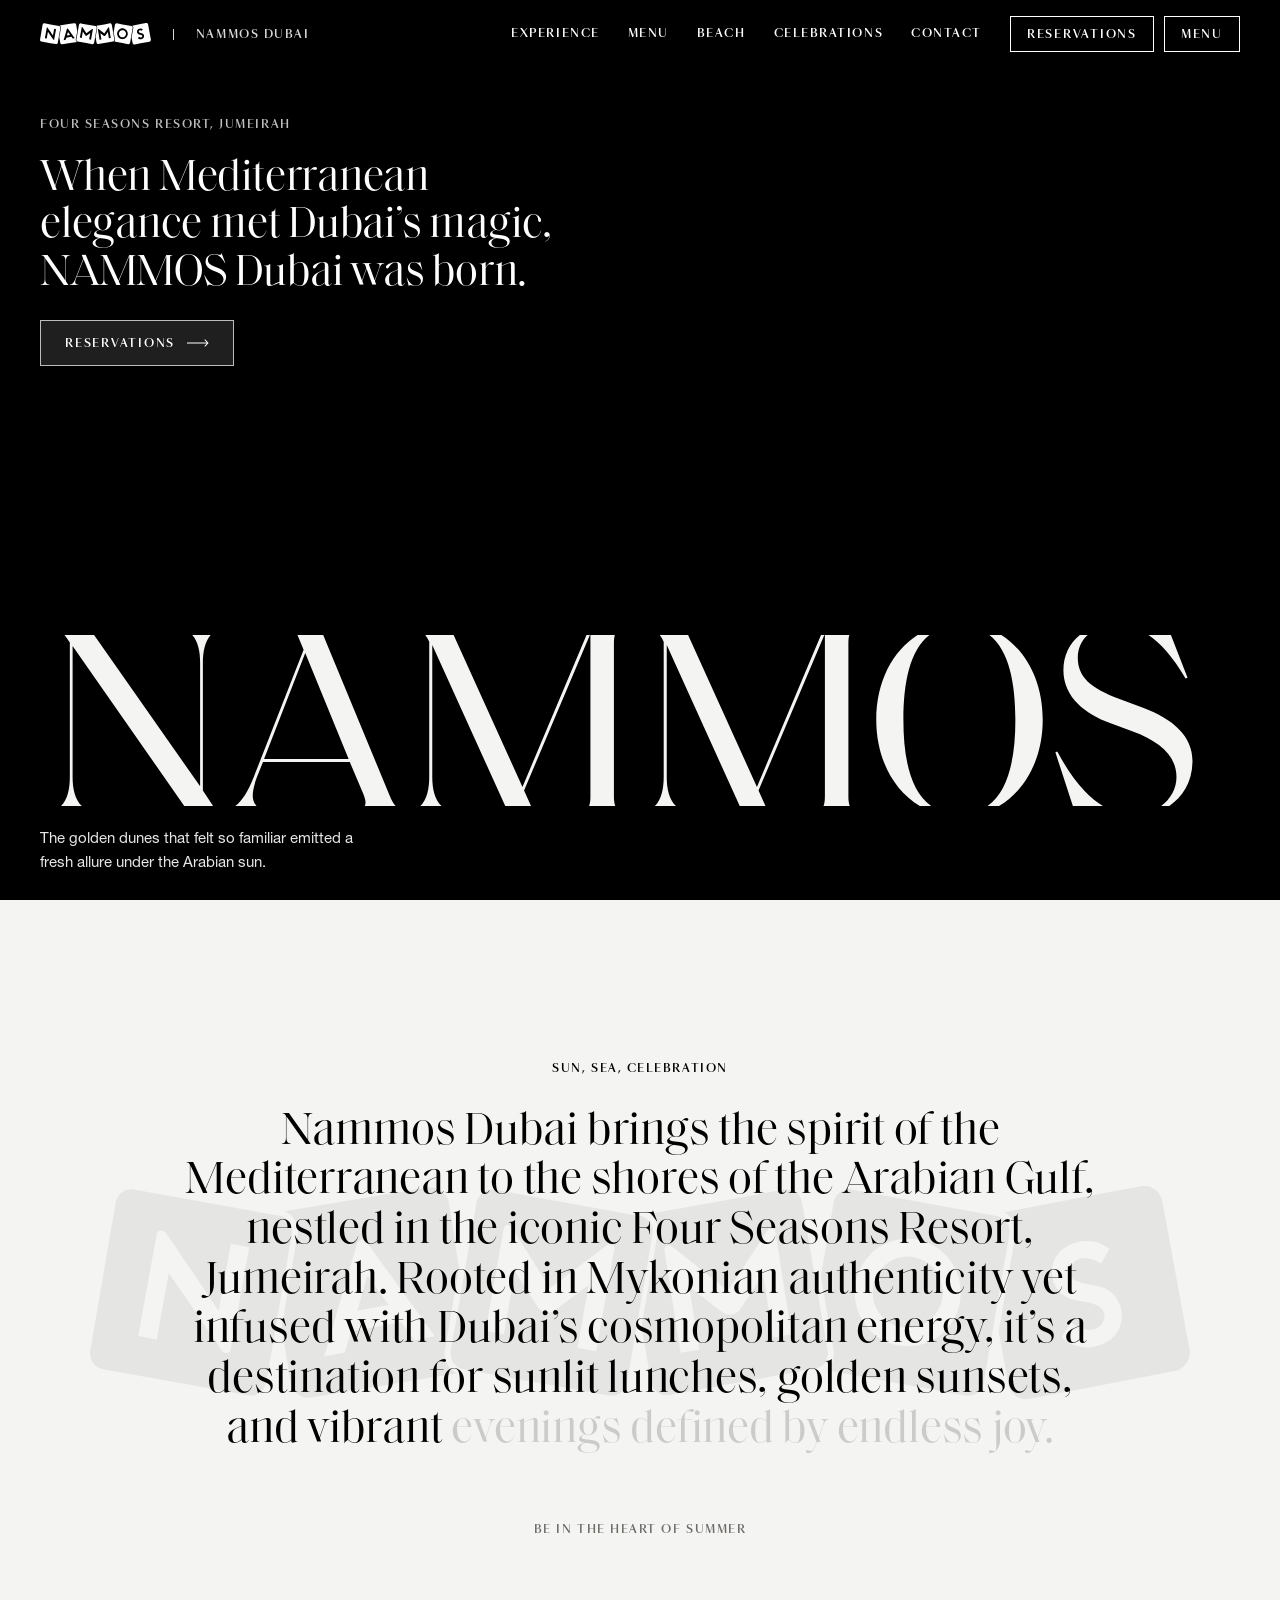
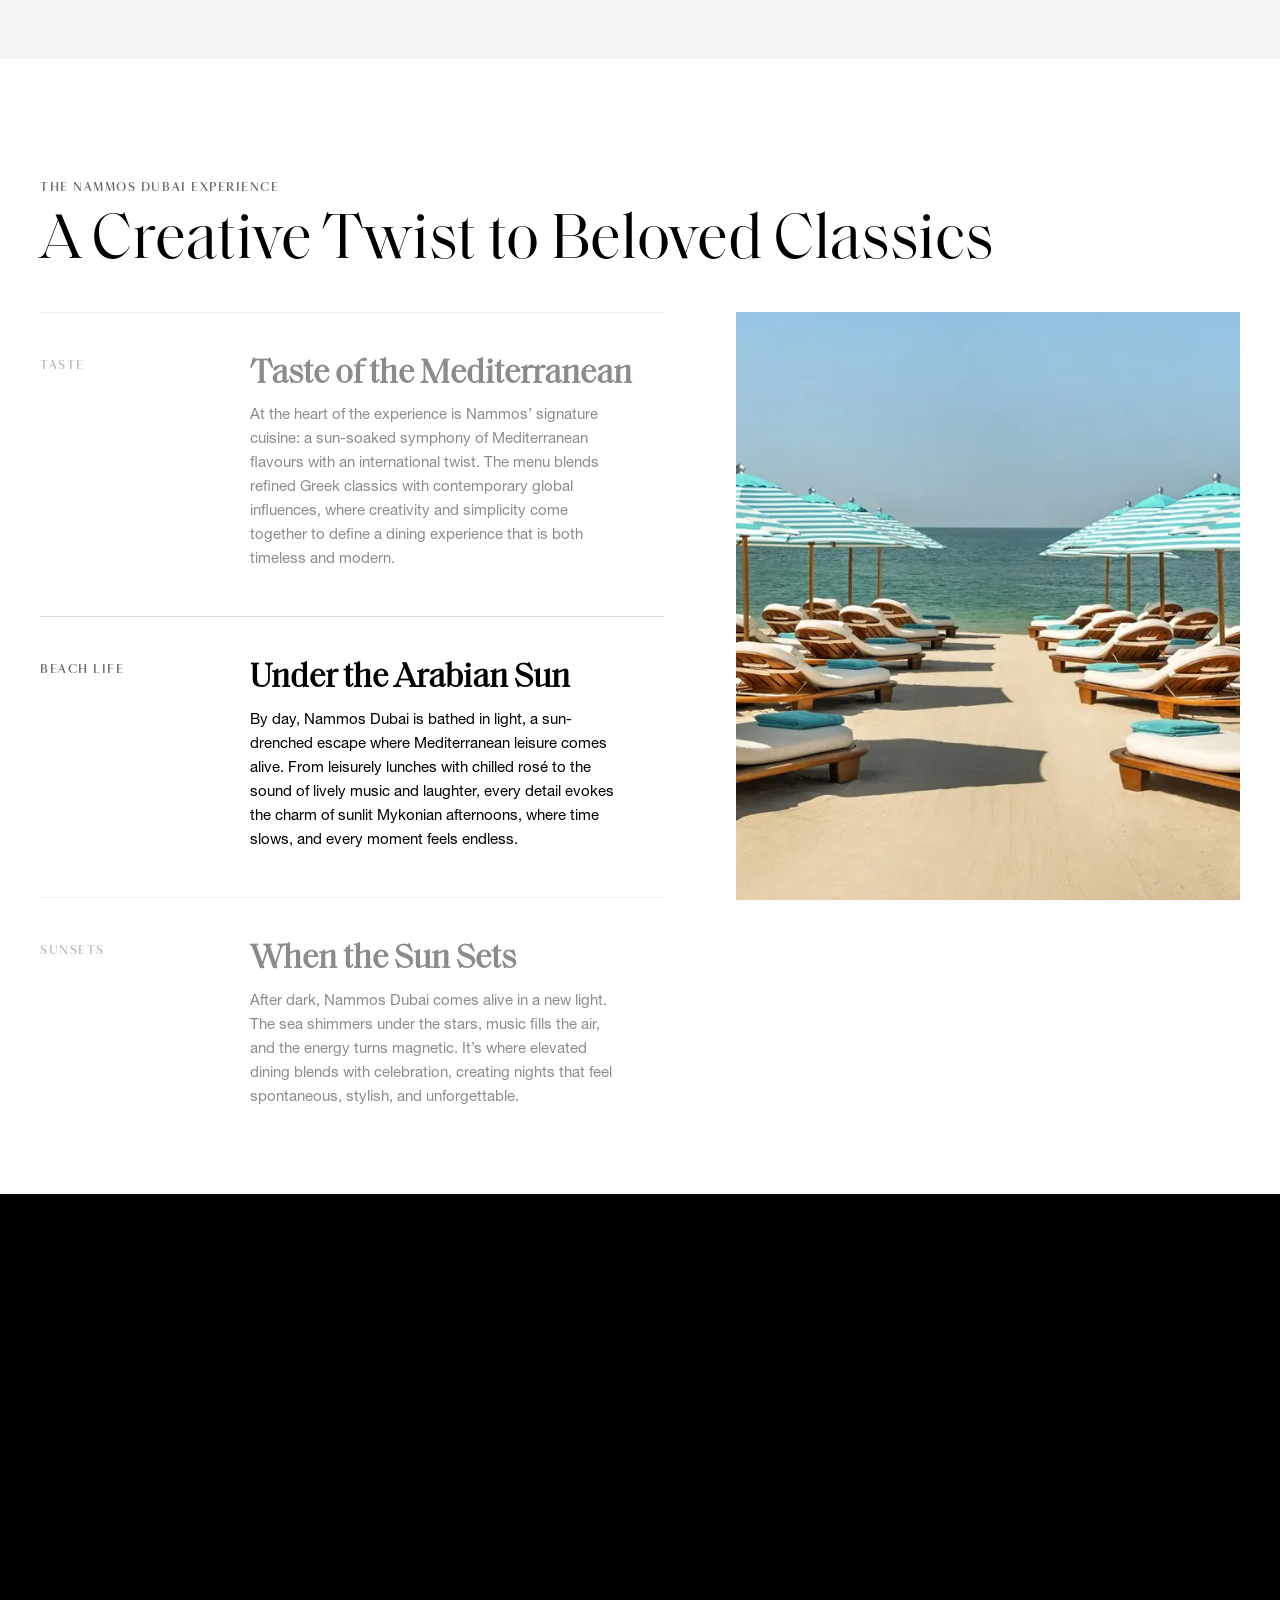
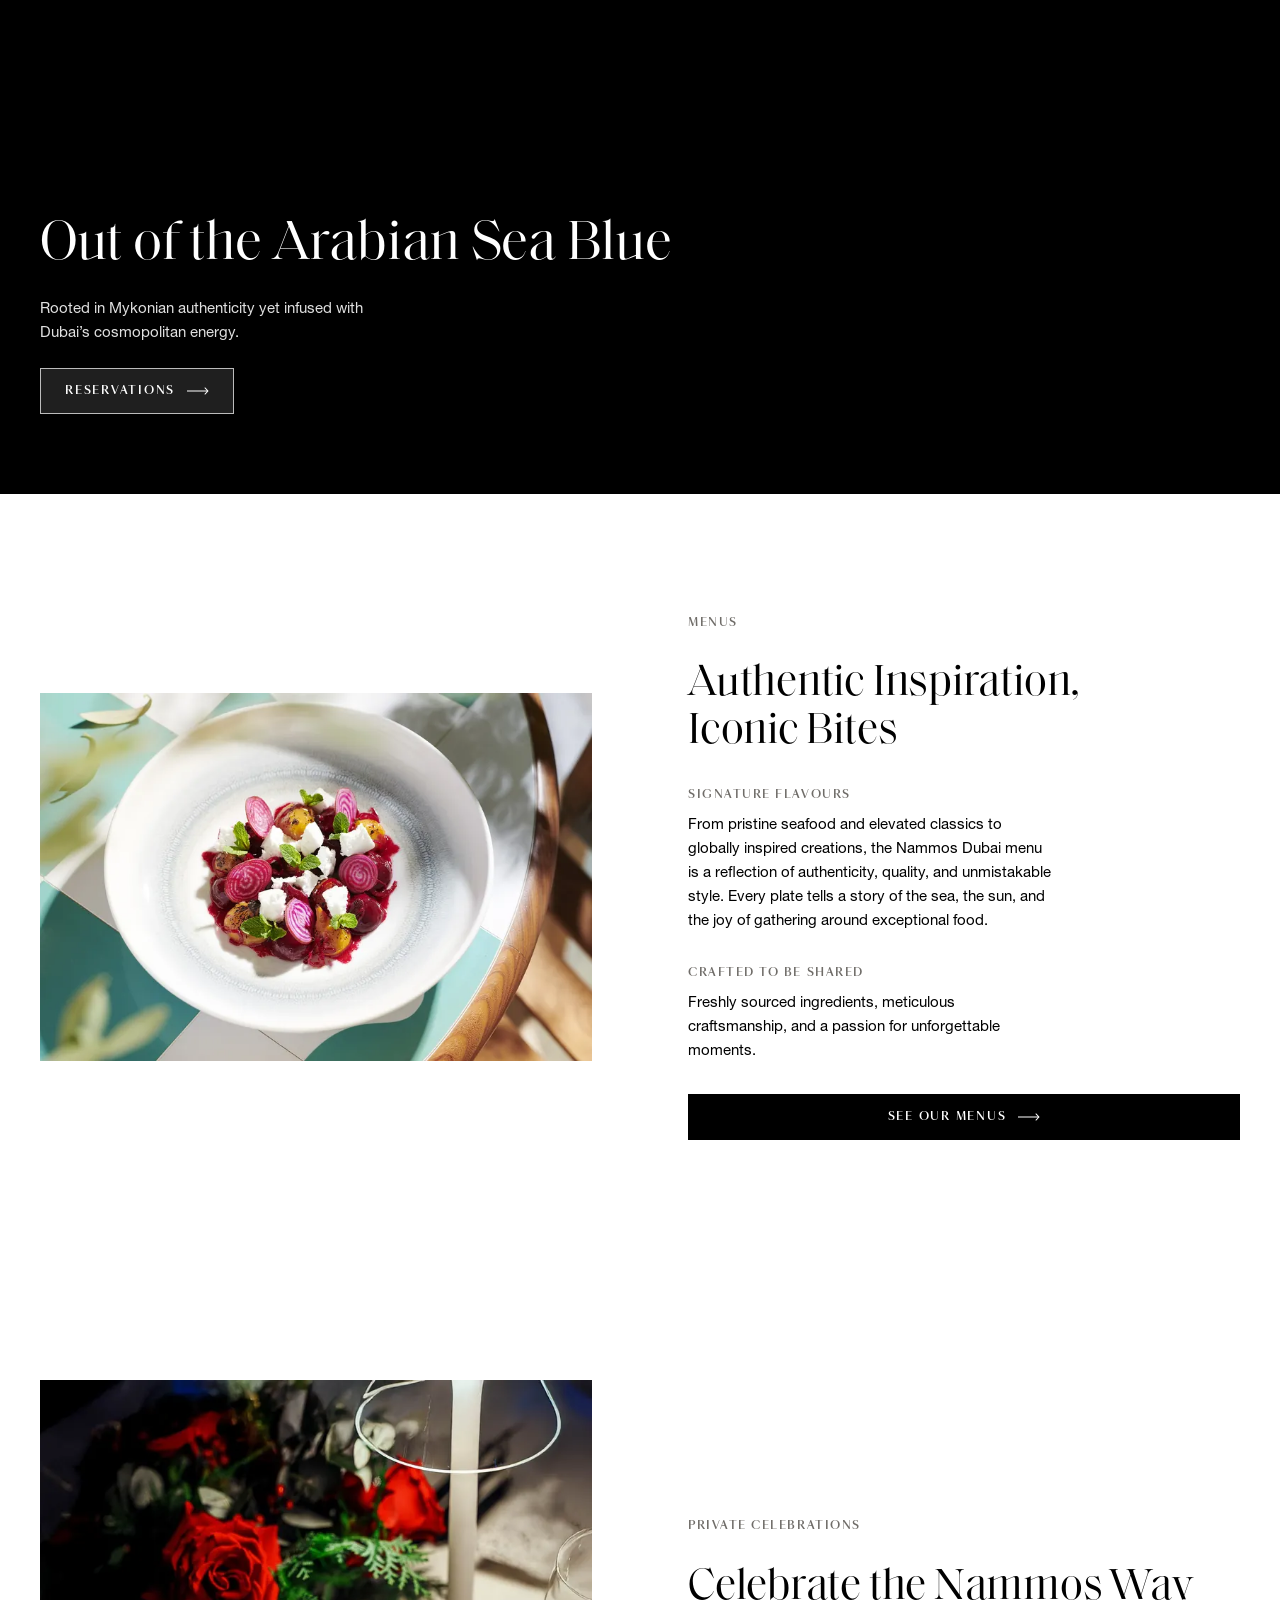
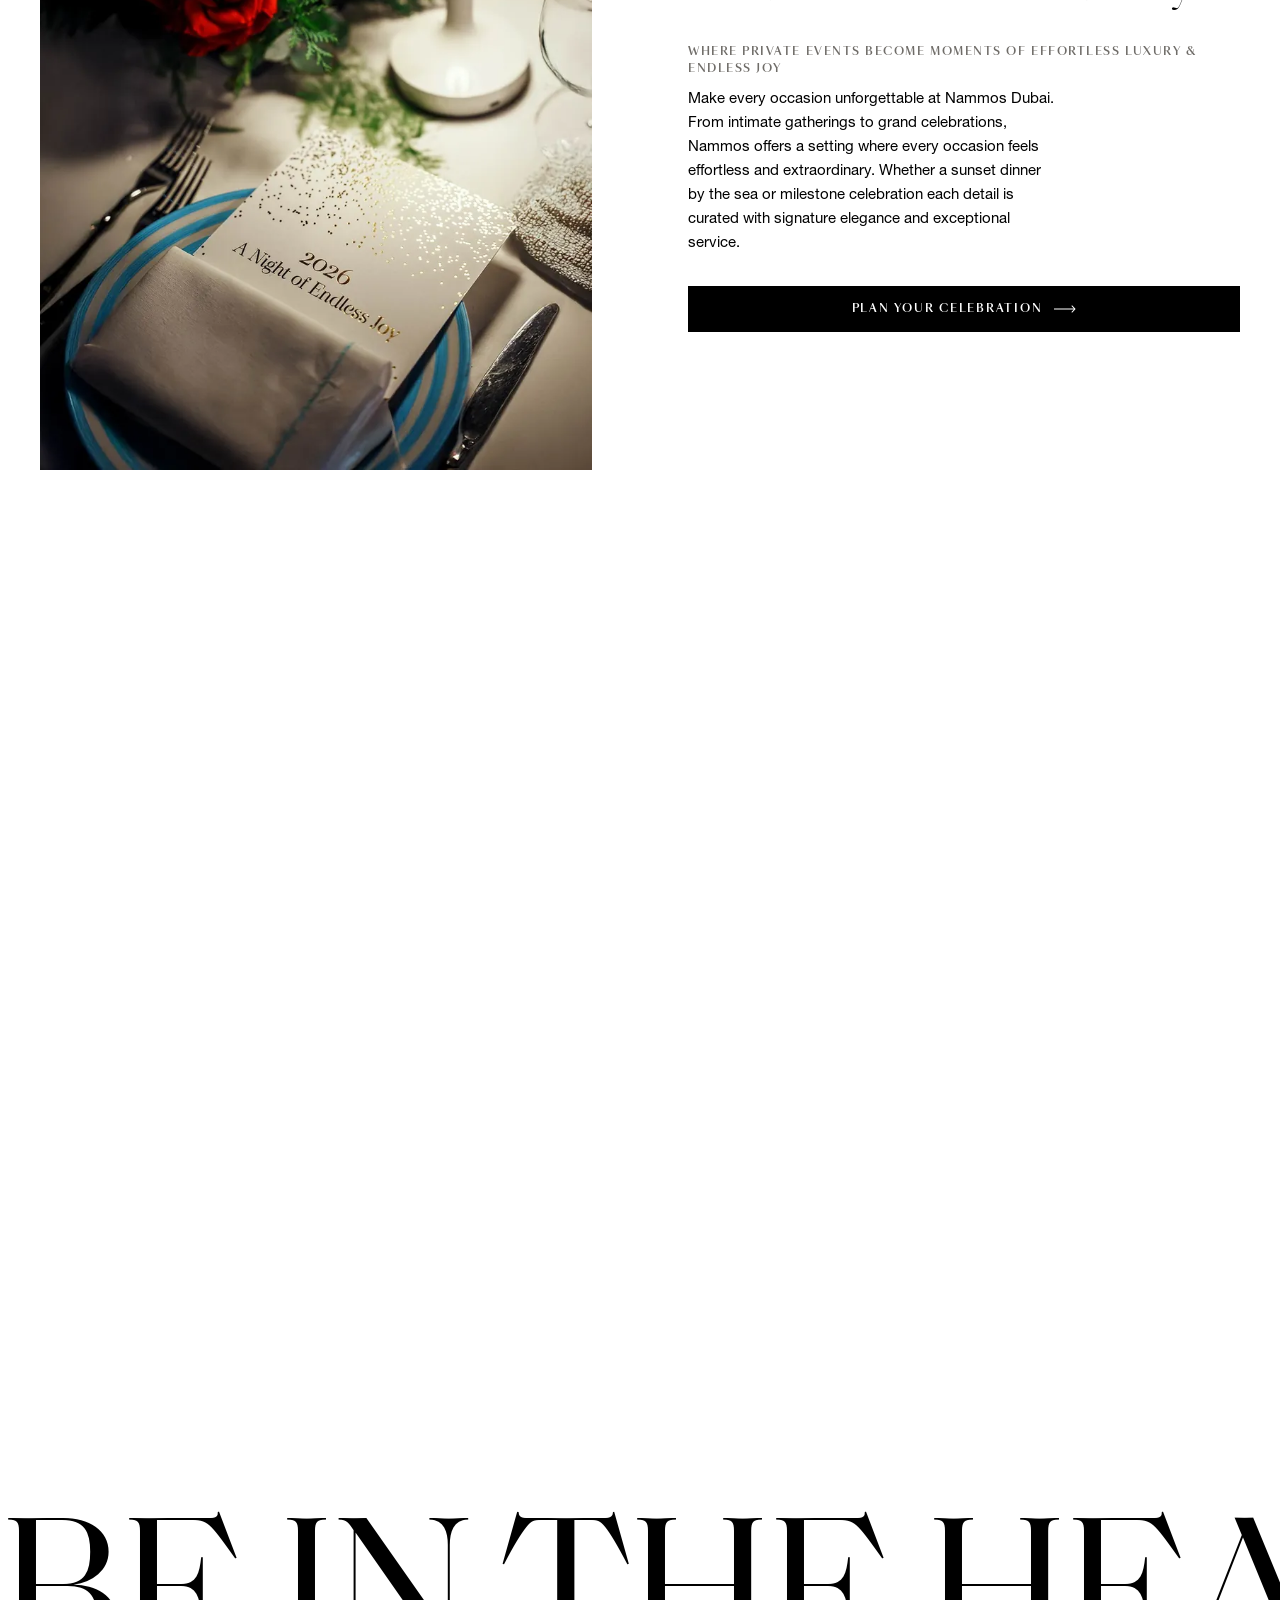
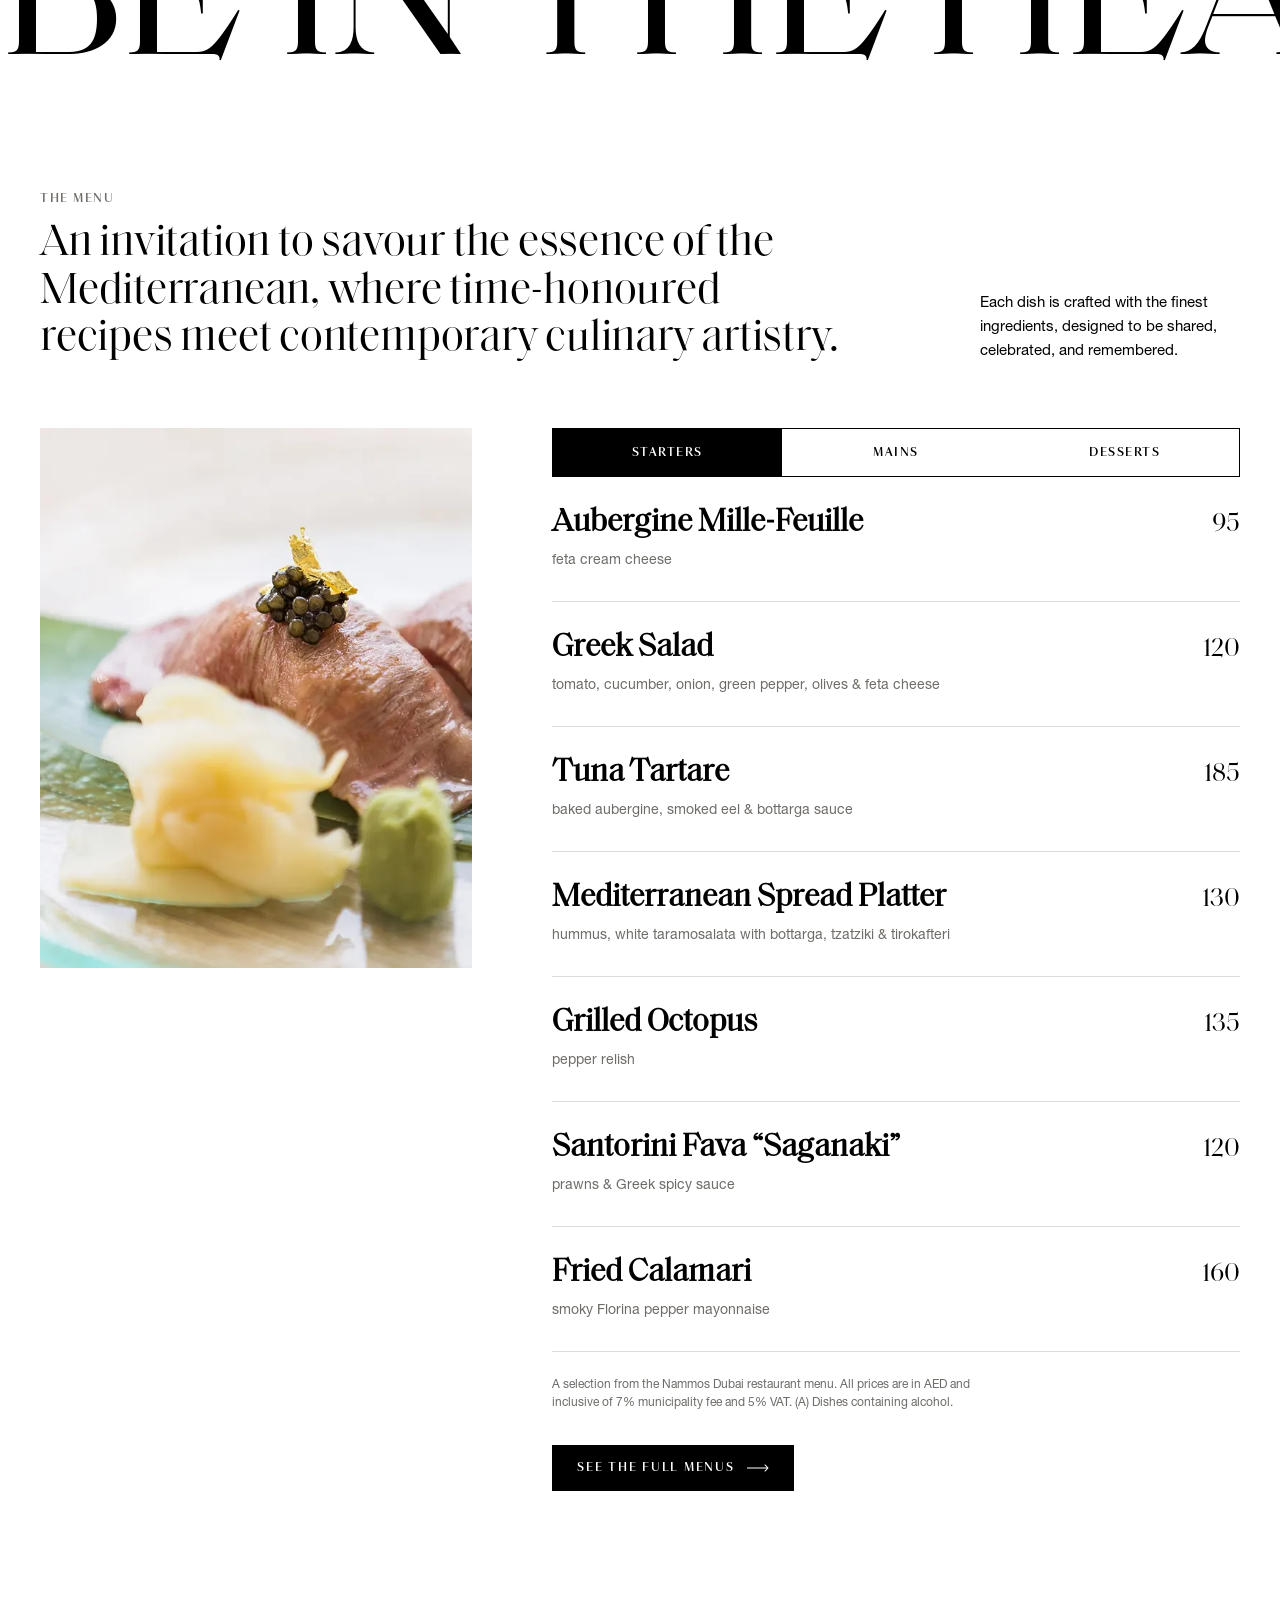
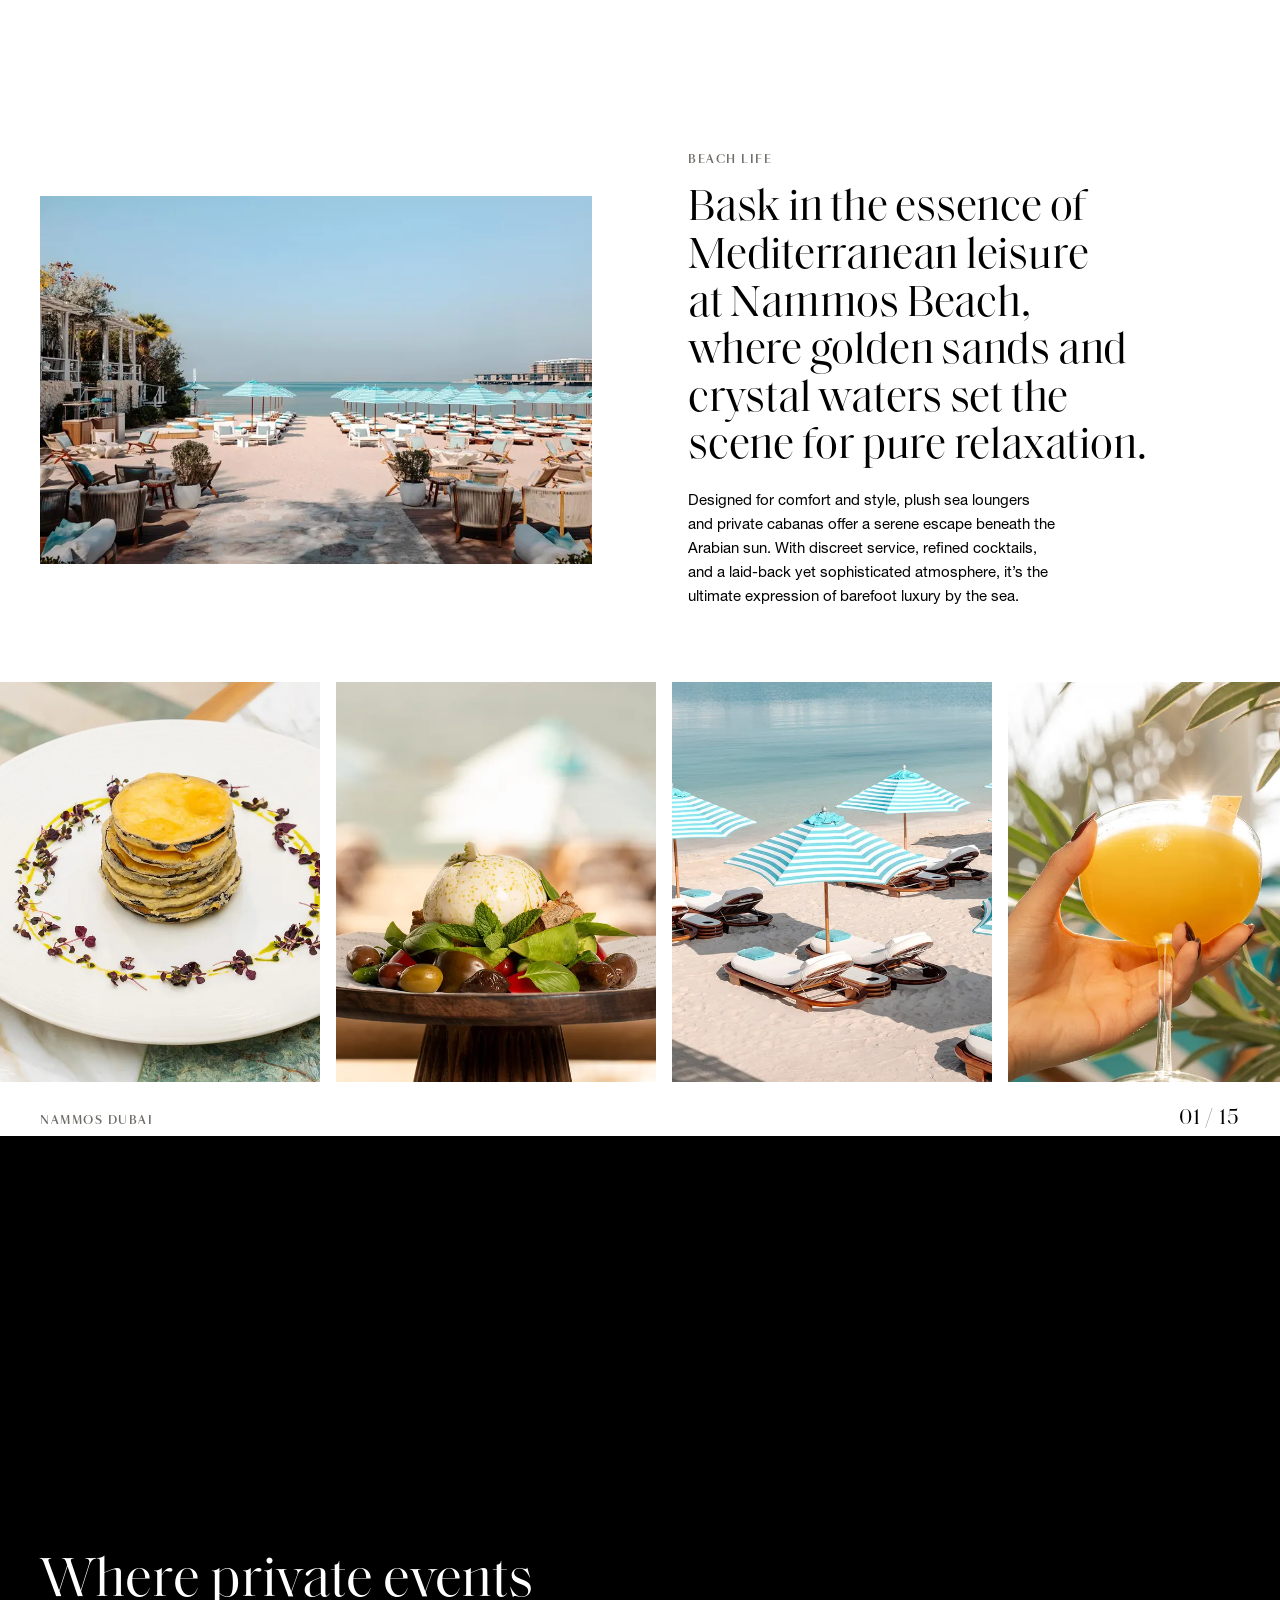
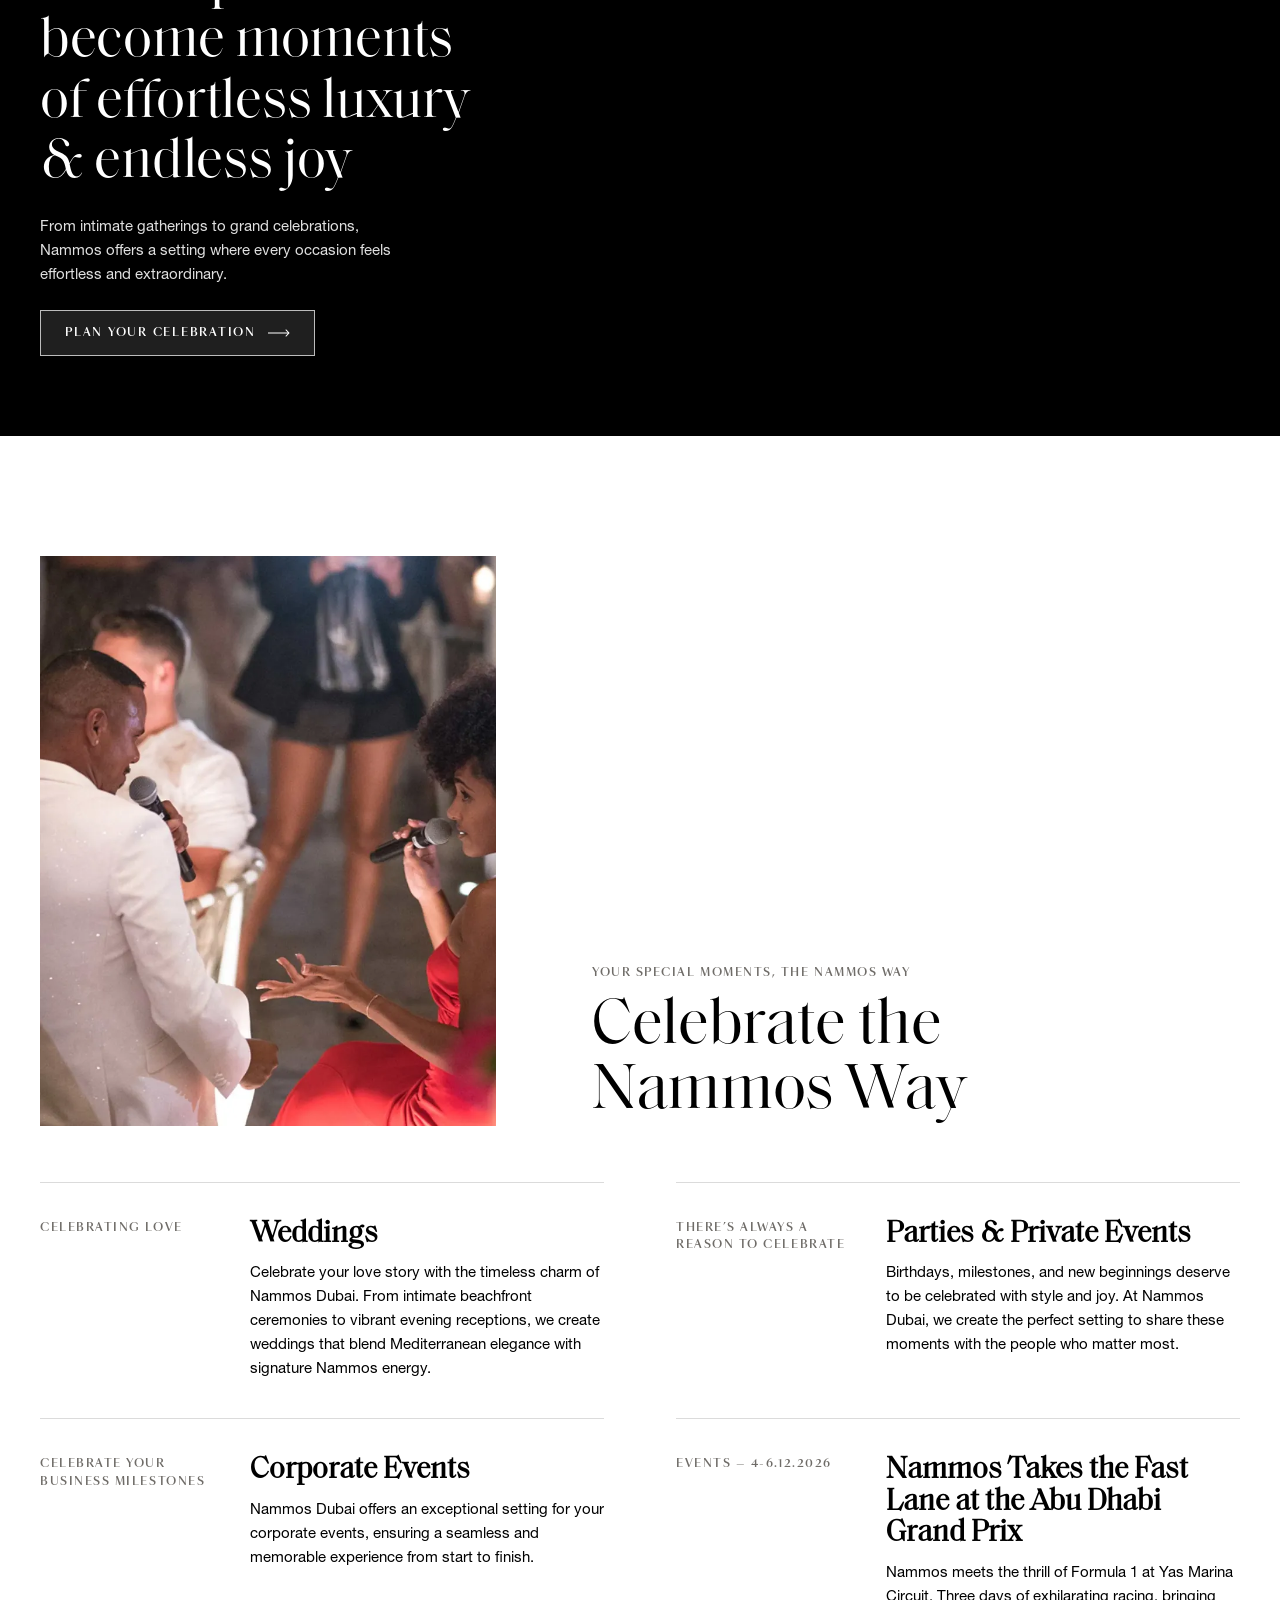
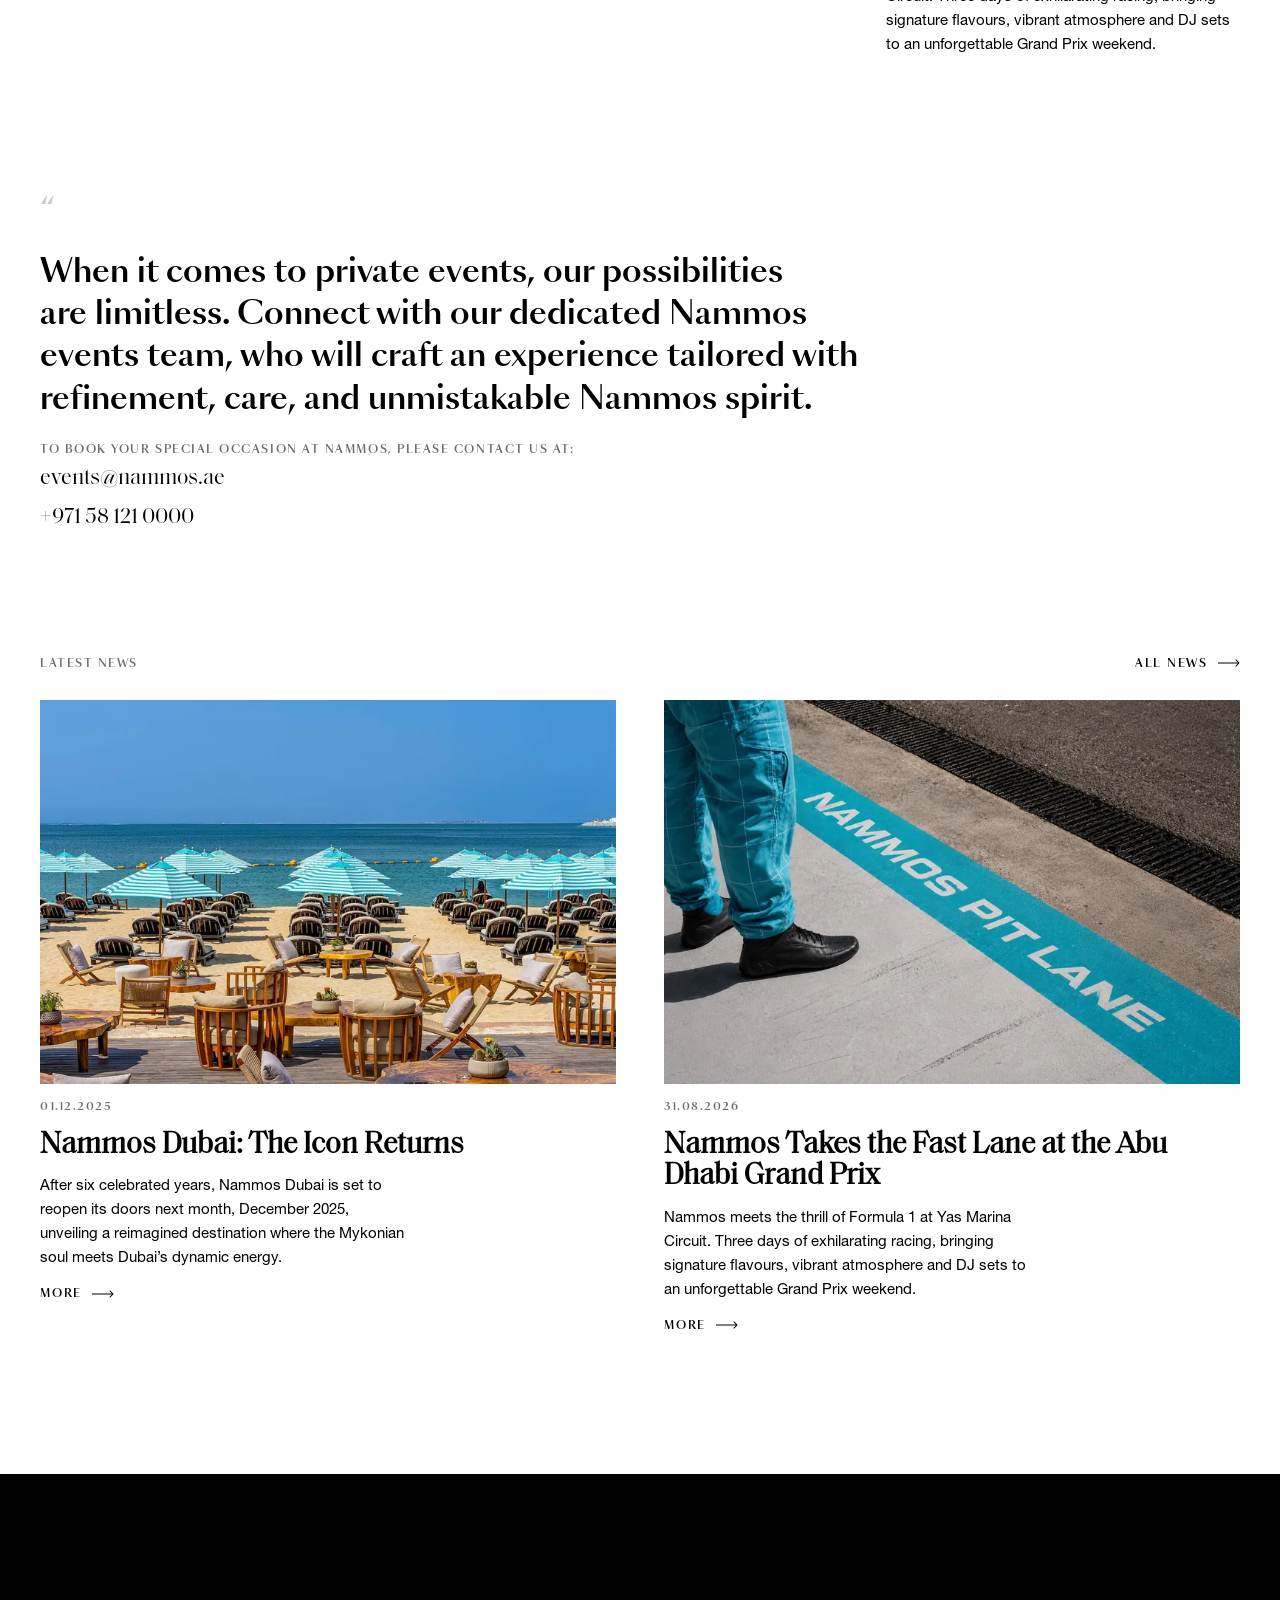
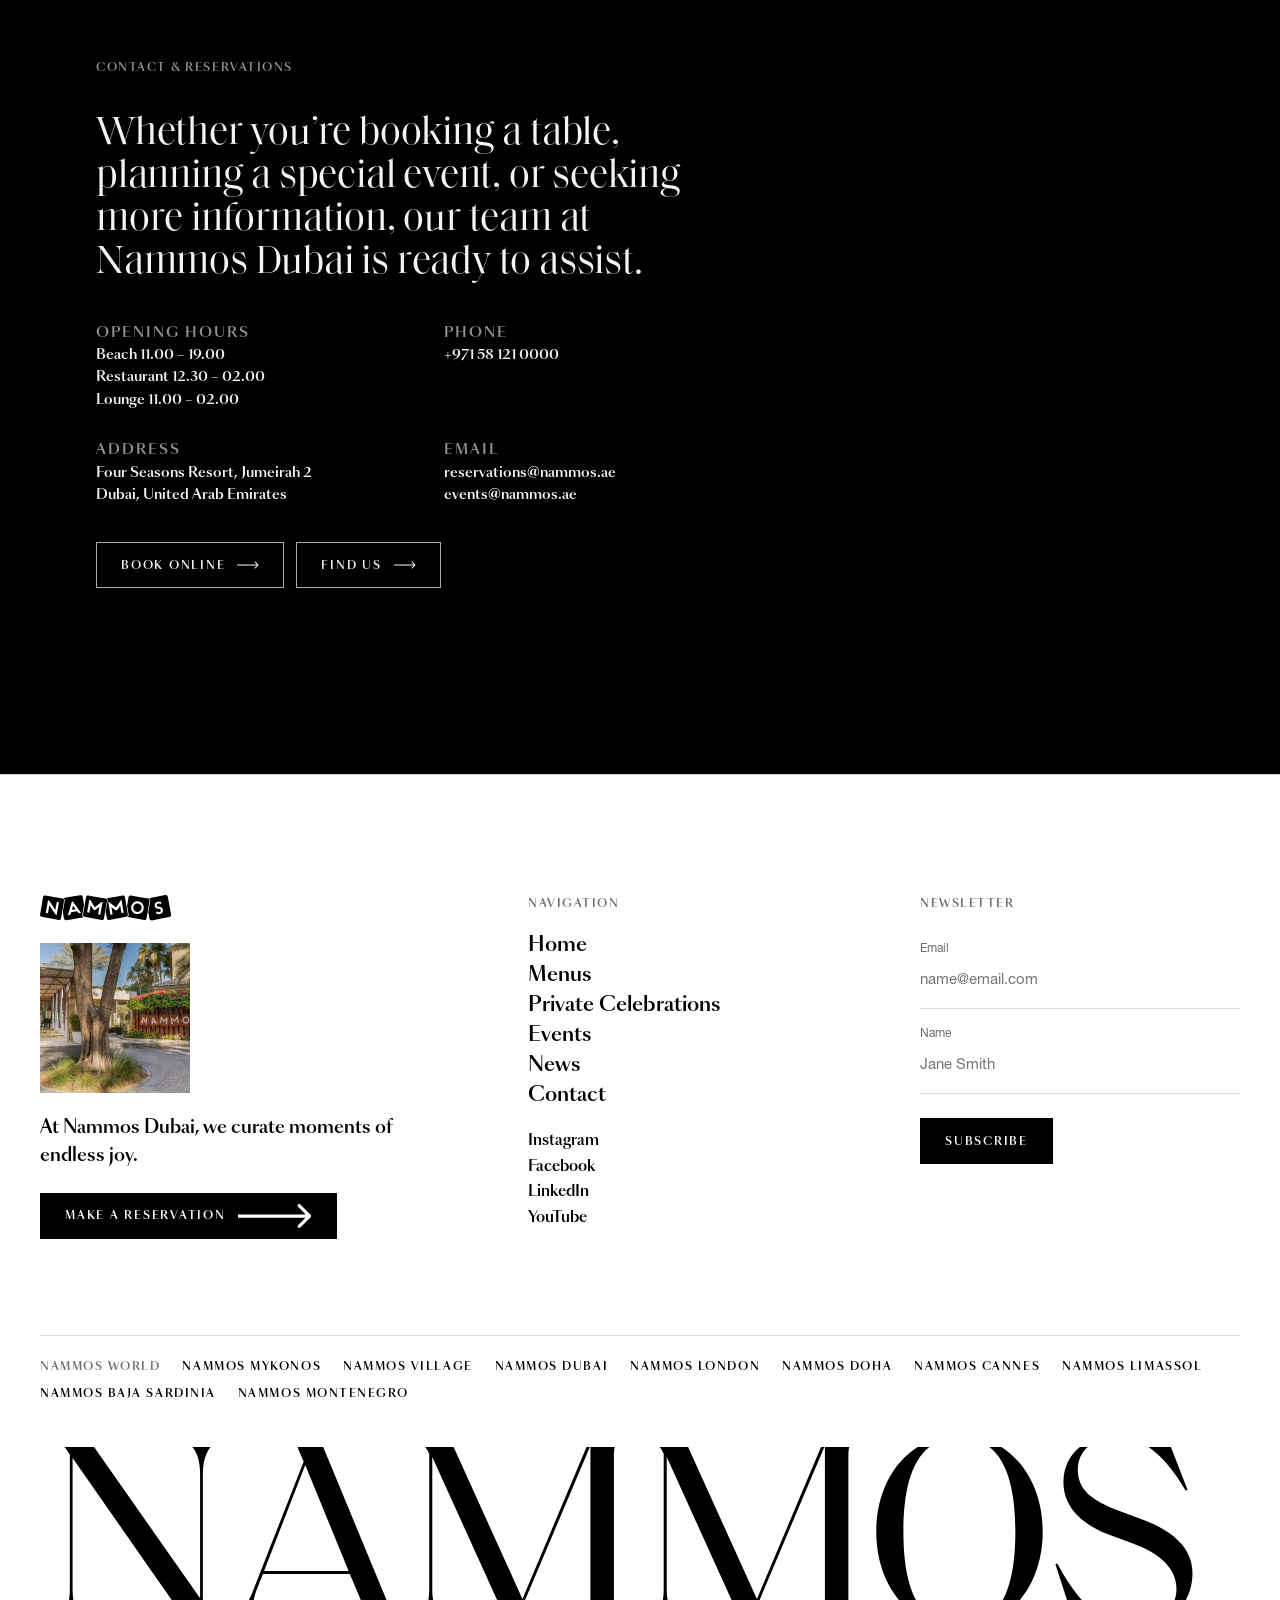
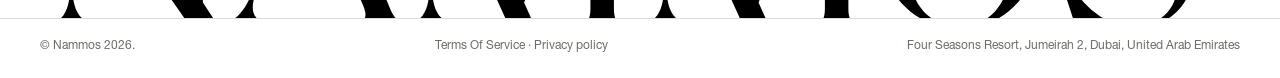
==== index.html @ 4c31a187 "Nammos Dubai V1: HTML clone of the Gaststätte Framer template with Nammos content Co-Authored-By: Cl" ====
<!doctype html>
<html lang="en">
<head>
<meta charset="utf-8">
<meta name="viewport" content="width=device-width, initial-scale=1, viewport-fit=cover">
<meta name="theme-color" content="#000000">
<title>NAMMOS Dubai | Nammos</title>
<meta name="description" content="Nammos Dubai brings the spirit of the Mediterranean to the shores of the Arabian Gulf, nestled in the iconic Four Seasons Resort, Jumeirah.">
<meta property="og:title" content="NAMMOS Dubai | Nammos"><meta property="og:description" content="Nammos Dubai brings the spirit of the Mediterranean to the shores of the Arabian Gulf, nestled in the iconic Four Seasons Resort, Jumeirah."><meta property="og:image" content="assets/img/og-1200.webp">
<link rel="icon" href="assets/img/favicon-32x32.png" sizes="32x32">
<link rel="preload" href="assets/fonts/SaolDisplay-Regular.woff2" as="font" type="font/woff2" crossorigin>
<link rel="preload" href="assets/fonts/SangBleuOGSans-Medium.woff2" as="font" type="font/woff2" crossorigin>
<link rel="stylesheet" href="assets/css/styles.css">
</head>
<body>

<header class="nav" id="top">
  <a class="nav__logo" href="index.html" aria-label="Nammos — home"><svg role="img" aria-label="Nammos" viewBox="0 0 121 24" fill="none" xmlns="http://www.w3.org/2000/svg">
<path d="M89.9344 15.6344C90.6989 15.6373 91.4471 15.4093 92.0841 14.9792C92.7211 14.5492 93.2184 13.9365 93.5129 13.2188C93.8074 12.501 93.8859 11.7105 93.7385 10.9473C93.591 10.1842 93.2243 9.48271 92.6847 8.93174C92.1451 8.38077 91.4569 8.0051 90.7073 7.85232C89.9577 7.69954 89.1803 7.77651 88.4738 8.07349C87.7672 8.37047 87.1631 8.87409 86.7381 9.52058C86.313 10.167 86.0862 10.9273 86.0862 11.7051C86.0849 12.2202 86.1835 12.7306 86.3763 13.207C86.5691 13.6833 86.8523 14.1163 87.2097 14.4813C87.5671 14.8462 87.9917 15.1359 88.4592 15.3338C88.9268 15.5316 89.4281 15.6338 89.9344 15.6344ZM32.864 13.1026L31.1281 10.7096L30.5071 9.84332L29.3968 13.7248L31.1281 13.4089L32.864 13.1026ZM20.8111 3.28161L11.4021 1.58734L4.82049 0.405175C4.37009 0.322924 3.90602 0.425932 3.53024 0.691568C3.15445 0.957203 2.89769 1.36374 2.81636 1.82186L0.0218861 18.1615C-0.0494947 18.612 0.055259 19.0731 0.313741 19.4461C0.572222 19.8191 0.963906 20.0743 1.40501 20.1573L11.4162 21.9616L17.4003 23.0337C17.6234 23.0728 17.8519 23.0666 18.0726 23.0155C18.2934 22.9644 18.502 22.8694 18.6865 22.7359C18.871 22.6025 19.0278 22.4332 19.1478 22.2379C19.2677 22.0426 19.3486 21.8251 19.3856 21.5979L22.2083 5.27741C22.2833 4.81932 22.1769 4.34968 21.9124 3.97118C21.6479 3.59269 21.2469 3.33615 20.797 3.25768L20.8111 3.28161ZM15.4809 17.9748C15.4653 18.064 15.4253 18.1469 15.3653 18.2138C15.3054 18.2807 15.228 18.329 15.1421 18.3529C14.7705 18.4678 14.587 18.1998 14.3988 17.9365L11.4115 13.5669L8.65937 9.54658L7.32799 16.8884L5.30976 16.5103L7.33269 5.33484C7.34283 5.26553 7.36779 5.19933 7.40583 5.14092C7.44387 5.08251 7.49405 5.0333 7.55283 4.99679C7.61161 4.96027 7.67756 4.93732 7.74601 4.92958C7.81446 4.92183 7.88375 4.92947 7.94898 4.95195C8.06164 4.97721 8.16755 5.02712 8.25935 5.09819C8.35115 5.16927 8.42664 5.25982 8.48059 5.36355C9.46854 6.79938 10.4423 8.2352 11.4115 9.67102C12.3288 11.0398 13.2415 12.4182 14.1542 13.7679L15.4903 6.36863L17.5132 6.74673L15.4809 17.9748ZM81.3817 19.8079C81.2663 19.9864 81.127 20.1475 80.9676 20.2865L89.9062 21.8946L96.2949 23.0481H96.3185C96.7673 23.1277 97.2289 23.0242 97.6032 22.7599C97.9775 22.4956 98.2343 22.0918 98.3179 21.6362L101.14 5.31569C101.216 4.86111 101.113 4.39455 100.853 4.01669C100.594 3.63883 100.198 3.37997 99.7528 3.29597L89.9203 1.52991L83.7762 0.405175C83.5531 0.366106 83.3246 0.372304 83.1039 0.423412C82.8832 0.47452 82.6745 0.569529 82.49 0.702973C82.3055 0.836416 82.1488 1.00566 82.0288 1.20097C81.9088 1.39628 81.828 1.61379 81.7909 1.841L80.3796 9.94862L81.7909 18.0418C81.8941 18.6659 81.754 19.3064 81.4005 19.827L81.3817 19.8079ZM89.9392 5.80387C91.0907 5.80103 92.2173 6.14584 93.1761 6.79465C94.135 7.44346 94.8831 8.3671 95.3257 9.44865C95.7683 10.5302 95.8856 11.721 95.6626 12.8704C95.4397 14.0198 94.8866 15.076 94.0733 15.9055C93.2599 16.7349 92.223 17.3002 91.0938 17.5298C89.9645 17.7594 88.7937 17.643 87.7295 17.1953C86.6653 16.7476 85.7556 15.9888 85.1155 15.0149C84.4755 14.041 84.1338 12.8958 84.1338 11.7242C84.1319 10.9474 84.2807 10.1779 84.5716 9.45971C84.8626 8.7415 85.2899 8.08873 85.8291 7.53878C86.3684 6.98883 87.009 6.55251 87.7143 6.25481C88.4195 5.95711 89.1756 5.80387 89.9392 5.80387ZM31.1281 22.1531L40.3865 20.6168C39.9137 20.3942 39.5259 20.0198 39.2828 19.5511C39.0397 19.0824 38.9547 18.5453 39.0411 18.0227L40.6029 9.00097L39.4786 1.88886C39.394 1.34826 39.1027 0.86365 38.6681 0.540834C38.2336 0.218018 37.6911 0.0832203 37.1592 0.165871L31.1281 1.16616L21.4038 2.77907C21.8987 2.9886 22.3084 3.36378 22.565 3.84248C22.8217 4.32119 22.9099 4.87471 22.8152 5.41142L21.0745 15.51L22.0484 21.5596C22.135 22.1004 22.4287 22.5842 22.8651 22.9053C23.3015 23.2264 23.8451 23.3586 24.3771 23.273L31.1281 22.1531ZM29.3404 6.49307C29.3592 6.36139 29.417 6.23866 29.5061 6.14121C29.5952 6.04375 29.7113 5.97617 29.839 5.94746C30.126 5.89481 30.3095 6.02403 30.493 6.29205L31.1281 7.15355L37.9214 16.5438L35.6585 16.9554L34.2472 14.9835L31.1469 15.5435L28.7147 15.9743L28.0278 18.329L25.7696 18.731L29.3404 6.49307ZM81.1605 18.1615L78.3378 1.84579C78.2618 1.3872 78.0101 0.978006 77.6379 0.707941C77.2657 0.437881 76.8035 0.329 76.3525 0.405175H76.3243L70.1802 1.51555L61.5615 3.06624C61.8935 3.33383 62.1483 3.68763 62.299 4.0903C62.4497 4.49296 62.4907 4.92955 62.4178 5.35398L60.663 15.4861L61.7168 21.5644C61.7544 21.7913 61.8356 22.0085 61.9558 22.2035C62.0759 22.3985 62.2326 22.5675 62.417 22.7008C62.6014 22.8341 62.8098 22.9292 63.0303 22.9806C63.2508 23.032 63.4791 23.0386 63.7021 23.0002L70.1049 21.8468L79.6974 20.1238C80.145 20.0561 80.5487 19.8128 80.8222 19.4461C81.0956 19.0793 81.2171 18.6182 81.1605 18.1615ZM75.1529 16.6778L74.052 9.73803L71.5775 13.4807C71.4705 13.6573 71.3272 13.8081 71.1575 13.923C70.9878 14.0378 70.7956 14.1139 70.5942 14.146C70.4568 14.1651 70.3176 14.1651 70.1802 14.146C69.9134 14.111 69.6628 13.9961 69.4604 13.8157L65.9038 11.0781L67.0094 18.0131L64.977 18.3434L63.1893 7.07697C63.1717 6.95963 63.2004 6.83995 63.2691 6.74403C63.3378 6.64811 63.4411 6.5837 63.5563 6.56486C63.8432 6.517 64.0267 6.68451 64.2996 6.8951L70.1802 11.5328L74.3249 5.23912C74.4707 4.96631 74.5883 4.73658 74.8847 4.6935C74.9416 4.68029 75.0007 4.67962 75.0579 4.69153C75.115 4.70345 75.1691 4.72767 75.2163 4.76257C75.2635 4.79748 75.3029 4.84226 75.3317 4.89391C75.3605 4.94556 75.3781 5.00288 75.3834 5.06203L77.1711 16.3284L75.1529 16.6778ZM117.964 1.68306C117.864 1.14825 117.562 0.67493 117.121 0.365805C116.681 0.0566804 116.138 -0.0633133 115.612 0.031861L109.665 1.14702L100.581 2.89394C101.012 3.13558 101.36 3.50735 101.576 3.95815C101.791 4.40894 101.864 4.91663 101.785 5.41142L99.9504 16.0125L101.018 21.7798C101.066 22.045 101.165 22.2981 101.31 22.5244C101.454 22.7507 101.641 22.9459 101.859 23.0988C102.077 23.2517 102.323 23.3593 102.583 23.4155C102.842 23.4717 103.11 23.4753 103.37 23.4262L109.651 22.2249L119.328 20.3583C119.59 20.3077 119.84 20.2051 120.064 20.0563C120.287 19.9074 120.479 19.7153 120.629 19.4909C120.78 19.2664 120.885 19.0141 120.939 18.7482C120.994 18.4823 120.996 18.2081 120.946 17.9413L117.964 1.68306ZM112.243 16.9075C111.721 17.3073 111.114 17.5773 110.472 17.6962C109.829 17.815 109.168 17.7793 108.541 17.592C107.924 17.3958 107.355 17.0697 106.871 16.6347L107.934 15.0218C107.976 15.0607 108.022 15.0959 108.07 15.1271C108.534 15.4946 109.083 15.7322 109.665 15.8163C109.983 15.8781 110.312 15.844 110.611 15.7182C110.91 15.5923 111.167 15.3802 111.349 15.108C111.453 14.9624 111.526 14.7965 111.563 14.6208C111.601 14.4451 111.602 14.2634 111.567 14.0871C111.532 13.9108 111.462 13.7438 111.361 13.5966C111.259 13.4494 111.129 13.3252 110.978 13.2318C110.568 13.0107 110.124 12.8618 109.665 12.7915C109.148 12.6958 108.602 12.6384 108.098 12.4948C107.894 12.432 107.693 12.3586 107.496 12.2746C107.035 12.0518 106.64 11.7094 106.35 11.2818C106.06 10.8541 105.886 10.3563 105.845 9.83854C105.591 7.46943 107.647 6.00967 109.674 6.04796C110.576 6.03394 111.451 6.35567 112.135 6.95253L111.194 8.56544C111.067 8.47244 110.933 8.38925 110.794 8.31656C110.612 8.21888 110.421 8.13722 110.225 8.07247C110.043 8.01007 109.856 7.96834 109.665 7.94804C108.635 7.8571 107.656 8.42664 107.873 9.69495C107.897 9.85636 107.956 10.0101 108.047 10.1448C108.144 10.2724 108.27 10.3742 108.414 10.4416C108.814 10.6148 109.235 10.7355 109.665 10.8005C110.606 10.9824 111.547 11.0637 112.361 11.7242C112.731 12.0472 113.026 12.4498 113.224 12.9029C113.423 13.356 113.52 13.8483 113.509 14.3442C113.497 14.8402 113.378 15.3274 113.159 15.7706C112.94 16.2139 112.627 16.6022 112.243 16.9075ZM60.4607 3.30075L50.5812 1.51555L44.5124 0.409961C44.0672 0.333947 43.6104 0.437358 43.2389 0.698263C42.8674 0.959167 42.6104 1.35704 42.5224 1.8075L39.6809 18.1615C39.6431 18.3884 39.6497 18.6206 39.7002 18.845C39.7507 19.0693 39.8441 19.2813 39.9752 19.4689C40.1063 19.6564 40.2724 19.8159 40.464 19.9381C40.6557 20.0603 40.8692 20.1429 41.0922 20.1812L50.6189 21.8994L57.0876 23.0577C57.5373 23.1338 57.9983 23.0255 58.3696 22.7563C58.7409 22.4871 58.9921 22.0792 59.0682 21.6218L61.8909 5.30134C61.9676 4.84659 61.8649 4.37939 61.6051 4.00122C61.3452 3.62305 60.9492 3.36446 60.503 3.28161L60.4607 3.30075ZM55.6668 18.1854L53.625 17.8073L54.8623 10.8867L51.2728 13.5669C51.0805 13.7358 50.8429 13.8425 50.5906 13.8732C50.4355 13.9061 50.2753 13.9061 50.1202 13.8732C49.9232 13.8408 49.7362 13.7632 49.5731 13.6463C49.4101 13.5294 49.2754 13.3762 49.1793 13.1983L46.7329 9.39822L45.5286 16.2997L43.5103 15.9216L45.5192 4.68872C45.5261 4.62919 45.5454 4.57184 45.5758 4.52051C45.6062 4.46918 45.6471 4.42505 45.6956 4.39107C45.7442 4.35709 45.7993 4.33405 45.8573 4.32347C45.9153 4.3129 45.9748 4.31504 46.032 4.32976C46.3236 4.3872 46.4271 4.60735 46.5777 4.88973L50.5953 11.26L56.5701 6.74673C56.857 6.54572 57.0405 6.38299 57.3181 6.44042C57.3752 6.44824 57.43 6.4681 57.4791 6.49872C57.5283 6.52935 57.5705 6.57006 57.6033 6.61826C57.6361 6.66646 57.6586 6.72109 57.6694 6.77864C57.6803 6.8362 57.6792 6.89543 57.6662 6.95253L55.6668 18.1854Z" fill="currentColor"/>
</svg></a>
  <p class="nav__center label">Nammos Dubai</p>
  <div class="nav__right">
    <nav class="nav__links label" aria-label="Sections"><a href="#experience">Experience</a><a href="#menu">Menu</a><a href="#beach">Beach</a><a href="#celebrations">Celebrations</a><a href="#contact">Contact</a></nav>
    <a class="btn btn--small nav__res" href="https://www.sevenrooms.com/explore/nammosdubai/reservations/create/search" target="_blank" rel="noopener">Reservations</a>
    <button class="btn btn--small" type="button" data-menu-open aria-expanded="false" aria-controls="menu">Menu</button>
  </div>
</header>
<div class="overlay" id="menu">
  <div class="overlay__bar"><a href="index.html" aria-label="Nammos — home"><svg role="img" aria-label="Nammos" viewBox="0 0 121 24" fill="none" xmlns="http://www.w3.org/2000/svg">
<path d="M89.9344 15.6344C90.6989 15.6373 91.4471 15.4093 92.0841 14.9792C92.7211 14.5492 93.2184 13.9365 93.5129 13.2188C93.8074 12.501 93.8859 11.7105 93.7385 10.9473C93.591 10.1842 93.2243 9.48271 92.6847 8.93174C92.1451 8.38077 91.4569 8.0051 90.7073 7.85232C89.9577 7.69954 89.1803 7.77651 88.4738 8.07349C87.7672 8.37047 87.1631 8.87409 86.7381 9.52058C86.313 10.167 86.0862 10.9273 86.0862 11.7051C86.0849 12.2202 86.1835 12.7306 86.3763 13.207C86.5691 13.6833 86.8523 14.1163 87.2097 14.4813C87.5671 14.8462 87.9917 15.1359 88.4592 15.3338C88.9268 15.5316 89.4281 15.6338 89.9344 15.6344ZM32.864 13.1026L31.1281 10.7096L30.5071 9.84332L29.3968 13.7248L31.1281 13.4089L32.864 13.1026ZM20.8111 3.28161L11.4021 1.58734L4.82049 0.405175C4.37009 0.322924 3.90602 0.425932 3.53024 0.691568C3.15445 0.957203 2.89769 1.36374 2.81636 1.82186L0.0218861 18.1615C-0.0494947 18.612 0.055259 19.0731 0.313741 19.4461C0.572222 19.8191 0.963906 20.0743 1.40501 20.1573L11.4162 21.9616L17.4003 23.0337C17.6234 23.0728 17.8519 23.0666 18.0726 23.0155C18.2934 22.9644 18.502 22.8694 18.6865 22.7359C18.871 22.6025 19.0278 22.4332 19.1478 22.2379C19.2677 22.0426 19.3486 21.8251 19.3856 21.5979L22.2083 5.27741C22.2833 4.81932 22.1769 4.34968 21.9124 3.97118C21.6479 3.59269 21.2469 3.33615 20.797 3.25768L20.8111 3.28161ZM15.4809 17.9748C15.4653 18.064 15.4253 18.1469 15.3653 18.2138C15.3054 18.2807 15.228 18.329 15.1421 18.3529C14.7705 18.4678 14.587 18.1998 14.3988 17.9365L11.4115 13.5669L8.65937 9.54658L7.32799 16.8884L5.30976 16.5103L7.33269 5.33484C7.34283 5.26553 7.36779 5.19933 7.40583 5.14092C7.44387 5.08251 7.49405 5.0333 7.55283 4.99679C7.61161 4.96027 7.67756 4.93732 7.74601 4.92958C7.81446 4.92183 7.88375 4.92947 7.94898 4.95195C8.06164 4.97721 8.16755 5.02712 8.25935 5.09819C8.35115 5.16927 8.42664 5.25982 8.48059 5.36355C9.46854 6.79938 10.4423 8.2352 11.4115 9.67102C12.3288 11.0398 13.2415 12.4182 14.1542 13.7679L15.4903 6.36863L17.5132 6.74673L15.4809 17.9748ZM81.3817 19.8079C81.2663 19.9864 81.127 20.1475 80.9676 20.2865L89.9062 21.8946L96.2949 23.0481H96.3185C96.7673 23.1277 97.2289 23.0242 97.6032 22.7599C97.9775 22.4956 98.2343 22.0918 98.3179 21.6362L101.14 5.31569C101.216 4.86111 101.113 4.39455 100.853 4.01669C100.594 3.63883 100.198 3.37997 99.7528 3.29597L89.9203 1.52991L83.7762 0.405175C83.5531 0.366106 83.3246 0.372304 83.1039 0.423412C82.8832 0.47452 82.6745 0.569529 82.49 0.702973C82.3055 0.836416 82.1488 1.00566 82.0288 1.20097C81.9088 1.39628 81.828 1.61379 81.7909 1.841L80.3796 9.94862L81.7909 18.0418C81.8941 18.6659 81.754 19.3064 81.4005 19.827L81.3817 19.8079ZM89.9392 5.80387C91.0907 5.80103 92.2173 6.14584 93.1761 6.79465C94.135 7.44346 94.8831 8.3671 95.3257 9.44865C95.7683 10.5302 95.8856 11.721 95.6626 12.8704C95.4397 14.0198 94.8866 15.076 94.0733 15.9055C93.2599 16.7349 92.223 17.3002 91.0938 17.5298C89.9645 17.7594 88.7937 17.643 87.7295 17.1953C86.6653 16.7476 85.7556 15.9888 85.1155 15.0149C84.4755 14.041 84.1338 12.8958 84.1338 11.7242C84.1319 10.9474 84.2807 10.1779 84.5716 9.45971C84.8626 8.7415 85.2899 8.08873 85.8291 7.53878C86.3684 6.98883 87.009 6.55251 87.7143 6.25481C88.4195 5.95711 89.1756 5.80387 89.9392 5.80387ZM31.1281 22.1531L40.3865 20.6168C39.9137 20.3942 39.5259 20.0198 39.2828 19.5511C39.0397 19.0824 38.9547 18.5453 39.0411 18.0227L40.6029 9.00097L39.4786 1.88886C39.394 1.34826 39.1027 0.86365 38.6681 0.540834C38.2336 0.218018 37.6911 0.0832203 37.1592 0.165871L31.1281 1.16616L21.4038 2.77907C21.8987 2.9886 22.3084 3.36378 22.565 3.84248C22.8217 4.32119 22.9099 4.87471 22.8152 5.41142L21.0745 15.51L22.0484 21.5596C22.135 22.1004 22.4287 22.5842 22.8651 22.9053C23.3015 23.2264 23.8451 23.3586 24.3771 23.273L31.1281 22.1531ZM29.3404 6.49307C29.3592 6.36139 29.417 6.23866 29.5061 6.14121C29.5952 6.04375 29.7113 5.97617 29.839 5.94746C30.126 5.89481 30.3095 6.02403 30.493 6.29205L31.1281 7.15355L37.9214 16.5438L35.6585 16.9554L34.2472 14.9835L31.1469 15.5435L28.7147 15.9743L28.0278 18.329L25.7696 18.731L29.3404 6.49307ZM81.1605 18.1615L78.3378 1.84579C78.2618 1.3872 78.0101 0.978006 77.6379 0.707941C77.2657 0.437881 76.8035 0.329 76.3525 0.405175H76.3243L70.1802 1.51555L61.5615 3.06624C61.8935 3.33383 62.1483 3.68763 62.299 4.0903C62.4497 4.49296 62.4907 4.92955 62.4178 5.35398L60.663 15.4861L61.7168 21.5644C61.7544 21.7913 61.8356 22.0085 61.9558 22.2035C62.0759 22.3985 62.2326 22.5675 62.417 22.7008C62.6014 22.8341 62.8098 22.9292 63.0303 22.9806C63.2508 23.032 63.4791 23.0386 63.7021 23.0002L70.1049 21.8468L79.6974 20.1238C80.145 20.0561 80.5487 19.8128 80.8222 19.4461C81.0956 19.0793 81.2171 18.6182 81.1605 18.1615ZM75.1529 16.6778L74.052 9.73803L71.5775 13.4807C71.4705 13.6573 71.3272 13.8081 71.1575 13.923C70.9878 14.0378 70.7956 14.1139 70.5942 14.146C70.4568 14.1651 70.3176 14.1651 70.1802 14.146C69.9134 14.111 69.6628 13.9961 69.4604 13.8157L65.9038 11.0781L67.0094 18.0131L64.977 18.3434L63.1893 7.07697C63.1717 6.95963 63.2004 6.83995 63.2691 6.74403C63.3378 6.64811 63.4411 6.5837 63.5563 6.56486C63.8432 6.517 64.0267 6.68451 64.2996 6.8951L70.1802 11.5328L74.3249 5.23912C74.4707 4.96631 74.5883 4.73658 74.8847 4.6935C74.9416 4.68029 75.0007 4.67962 75.0579 4.69153C75.115 4.70345 75.1691 4.72767 75.2163 4.76257C75.2635 4.79748 75.3029 4.84226 75.3317 4.89391C75.3605 4.94556 75.3781 5.00288 75.3834 5.06203L77.1711 16.3284L75.1529 16.6778ZM117.964 1.68306C117.864 1.14825 117.562 0.67493 117.121 0.365805C116.681 0.0566804 116.138 -0.0633133 115.612 0.031861L109.665 1.14702L100.581 2.89394C101.012 3.13558 101.36 3.50735 101.576 3.95815C101.791 4.40894 101.864 4.91663 101.785 5.41142L99.9504 16.0125L101.018 21.7798C101.066 22.045 101.165 22.2981 101.31 22.5244C101.454 22.7507 101.641 22.9459 101.859 23.0988C102.077 23.2517 102.323 23.3593 102.583 23.4155C102.842 23.4717 103.11 23.4753 103.37 23.4262L109.651 22.2249L119.328 20.3583C119.59 20.3077 119.84 20.2051 120.064 20.0563C120.287 19.9074 120.479 19.7153 120.629 19.4909C120.78 19.2664 120.885 19.0141 120.939 18.7482C120.994 18.4823 120.996 18.2081 120.946 17.9413L117.964 1.68306ZM112.243 16.9075C111.721 17.3073 111.114 17.5773 110.472 17.6962C109.829 17.815 109.168 17.7793 108.541 17.592C107.924 17.3958 107.355 17.0697 106.871 16.6347L107.934 15.0218C107.976 15.0607 108.022 15.0959 108.07 15.1271C108.534 15.4946 109.083 15.7322 109.665 15.8163C109.983 15.8781 110.312 15.844 110.611 15.7182C110.91 15.5923 111.167 15.3802 111.349 15.108C111.453 14.9624 111.526 14.7965 111.563 14.6208C111.601 14.4451 111.602 14.2634 111.567 14.0871C111.532 13.9108 111.462 13.7438 111.361 13.5966C111.259 13.4494 111.129 13.3252 110.978 13.2318C110.568 13.0107 110.124 12.8618 109.665 12.7915C109.148 12.6958 108.602 12.6384 108.098 12.4948C107.894 12.432 107.693 12.3586 107.496 12.2746C107.035 12.0518 106.64 11.7094 106.35 11.2818C106.06 10.8541 105.886 10.3563 105.845 9.83854C105.591 7.46943 107.647 6.00967 109.674 6.04796C110.576 6.03394 111.451 6.35567 112.135 6.95253L111.194 8.56544C111.067 8.47244 110.933 8.38925 110.794 8.31656C110.612 8.21888 110.421 8.13722 110.225 8.07247C110.043 8.01007 109.856 7.96834 109.665 7.94804C108.635 7.8571 107.656 8.42664 107.873 9.69495C107.897 9.85636 107.956 10.0101 108.047 10.1448C108.144 10.2724 108.27 10.3742 108.414 10.4416C108.814 10.6148 109.235 10.7355 109.665 10.8005C110.606 10.9824 111.547 11.0637 112.361 11.7242C112.731 12.0472 113.026 12.4498 113.224 12.9029C113.423 13.356 113.52 13.8483 113.509 14.3442C113.497 14.8402 113.378 15.3274 113.159 15.7706C112.94 16.2139 112.627 16.6022 112.243 16.9075ZM60.4607 3.30075L50.5812 1.51555L44.5124 0.409961C44.0672 0.333947 43.6104 0.437358 43.2389 0.698263C42.8674 0.959167 42.6104 1.35704 42.5224 1.8075L39.6809 18.1615C39.6431 18.3884 39.6497 18.6206 39.7002 18.845C39.7507 19.0693 39.8441 19.2813 39.9752 19.4689C40.1063 19.6564 40.2724 19.8159 40.464 19.9381C40.6557 20.0603 40.8692 20.1429 41.0922 20.1812L50.6189 21.8994L57.0876 23.0577C57.5373 23.1338 57.9983 23.0255 58.3696 22.7563C58.7409 22.4871 58.9921 22.0792 59.0682 21.6218L61.8909 5.30134C61.9676 4.84659 61.8649 4.37939 61.6051 4.00122C61.3452 3.62305 60.9492 3.36446 60.503 3.28161L60.4607 3.30075ZM55.6668 18.1854L53.625 17.8073L54.8623 10.8867L51.2728 13.5669C51.0805 13.7358 50.8429 13.8425 50.5906 13.8732C50.4355 13.9061 50.2753 13.9061 50.1202 13.8732C49.9232 13.8408 49.7362 13.7632 49.5731 13.6463C49.4101 13.5294 49.2754 13.3762 49.1793 13.1983L46.7329 9.39822L45.5286 16.2997L43.5103 15.9216L45.5192 4.68872C45.5261 4.62919 45.5454 4.57184 45.5758 4.52051C45.6062 4.46918 45.6471 4.42505 45.6956 4.39107C45.7442 4.35709 45.7993 4.33405 45.8573 4.32347C45.9153 4.3129 45.9748 4.31504 46.032 4.32976C46.3236 4.3872 46.4271 4.60735 46.5777 4.88973L50.5953 11.26L56.5701 6.74673C56.857 6.54572 57.0405 6.38299 57.3181 6.44042C57.3752 6.44824 57.43 6.4681 57.4791 6.49872C57.5283 6.52935 57.5705 6.57006 57.6033 6.61826C57.6361 6.66646 57.6586 6.72109 57.6694 6.77864C57.6803 6.8362 57.6792 6.89543 57.6662 6.95253L55.6668 18.1854Z" fill="currentColor"/>
</svg></a><button class="btn btn--small btn--light" type="button" data-menu-close>Close</button></div>
  <nav class="overlay__links" aria-label="Main menu"><a href="index.html">Home</a><a href="menus.html">Menus</a><a href="private-celebrations.html">Private Celebrations</a><a href="https://www.nammos.com/events" target=_blank rel=noopener>Events</a><a href="https://www.nammos.com/news" target=_blank rel=noopener>News</a><a href="contact.html">Contact</a></nav>
  <div class="overlay__foot">
    <a class="btn btn--light" href="https://www.sevenrooms.com/explore/nammosdubai/reservations/create/search" target="_blank" rel="noopener">Reservations<svg class="arrow" aria-hidden="true" focusable="false" viewBox="0 0 23 8" fill="none" xmlns="http://www.w3.org/2000/svg">
<path d="M22.3536 4.35355C22.5488 4.15829 22.5488 3.84171 22.3536 3.64645L19.1716 0.464466C18.9763 0.269204 18.6597 0.269204 18.4645 0.464466C18.2692 0.659728 18.2692 0.976311 18.4645 1.17157L21.2929 4L18.4645 6.82843C18.2692 7.02369 18.2692 7.34027 18.4645 7.53553C18.6597 7.7308 18.9763 7.7308 19.1716 7.53553L22.3536 4.35355ZM0 4.5H22V3.5H0V4.5Z" fill="currentColor"/>
</svg></a>
    <div class="overlay__socials label"><a href="https://instagram.com/nammos.dubai" target="_blank" rel="noopener">Instagram</a><a href="https://www.facebook.com/NAMMOSDubai" target="_blank" rel="noopener">Facebook</a><a href="https://www.linkedin.com/company/nammos-world" target="_blank" rel="noopener">LinkedIn</a><a href="https://www.youtube.com/user/nammosmykonos" target="_blank" rel="noopener">YouTube</a></div>
    <p class="overlay__meta label">Four Seasons Resort, Jumeirah 2 · Dubai, United Arab Emirates</p>
  </div>
</div>
<main>
<section class="hero">
  <div class="hero__media" data-parallax><picture><source media="(min-width: 800px)" srcset="assets/img/hero-d-1440.webp 1440w, assets/img/hero-d-1620.webp 1620w" sizes="100vw"><img src="assets/img/hero-m-780.webp" srcset="assets/img/hero-m-780.webp 780w, assets/img/hero-m-864.webp 864w" sizes="100vw" width="780" height="975" alt="The striped entrance of Nammos Dubai at Four Seasons Resort, Jumeirah" fetchpriority="high" decoding="async"></picture></div>
  <div class="hero__top rv-group">
    <p class="label rv">Four Seasons Resort, Jumeirah</p>
    <h1 class="statement rv">When Mediterranean elegance met Dubai’s magic, NAMMOS Dubai was born.</h1>
    <a class="btn btn--glass rv" href="https://www.sevenrooms.com/explore/nammosdubai/reservations/create/search" target="_blank" rel="noopener">Reservations<svg class="arrow" aria-hidden="true" focusable="false" viewBox="0 0 23 8" fill="none" xmlns="http://www.w3.org/2000/svg">
<path d="M22.3536 4.35355C22.5488 4.15829 22.5488 3.84171 22.3536 3.64645L19.1716 0.464466C18.9763 0.269204 18.6597 0.269204 18.4645 0.464466C18.2692 0.659728 18.2692 0.976311 18.4645 1.17157L21.2929 4L18.4645 6.82843C18.2692 7.02369 18.2692 7.34027 18.4645 7.53553C18.6597 7.7308 18.9763 7.7308 19.1716 7.53553L22.3536 4.35355ZM0 4.5H22V3.5H0V4.5Z" fill="currentColor"/>
</svg></a>
  </div>
  <div class="hero__bottom">
    <p class="hero__text text rv">The golden dunes that felt so familiar emitted a fresh allure under the Arabian sun.</p>
    <div class="giant-clip hero__giant" aria-hidden="true"><div class="giant">Nammos</div></div>
  </div>
</section>

<section class="about" id="about">
  <div class="about__mark"><svg role="img" aria-label="Nammos" viewBox="0 0 121 24" fill="none" xmlns="http://www.w3.org/2000/svg">
<path d="M89.9344 15.6344C90.6989 15.6373 91.4471 15.4093 92.0841 14.9792C92.7211 14.5492 93.2184 13.9365 93.5129 13.2188C93.8074 12.501 93.8859 11.7105 93.7385 10.9473C93.591 10.1842 93.2243 9.48271 92.6847 8.93174C92.1451 8.38077 91.4569 8.0051 90.7073 7.85232C89.9577 7.69954 89.1803 7.77651 88.4738 8.07349C87.7672 8.37047 87.1631 8.87409 86.7381 9.52058C86.313 10.167 86.0862 10.9273 86.0862 11.7051C86.0849 12.2202 86.1835 12.7306 86.3763 13.207C86.5691 13.6833 86.8523 14.1163 87.2097 14.4813C87.5671 14.8462 87.9917 15.1359 88.4592 15.3338C88.9268 15.5316 89.4281 15.6338 89.9344 15.6344ZM32.864 13.1026L31.1281 10.7096L30.5071 9.84332L29.3968 13.7248L31.1281 13.4089L32.864 13.1026ZM20.8111 3.28161L11.4021 1.58734L4.82049 0.405175C4.37009 0.322924 3.90602 0.425932 3.53024 0.691568C3.15445 0.957203 2.89769 1.36374 2.81636 1.82186L0.0218861 18.1615C-0.0494947 18.612 0.055259 19.0731 0.313741 19.4461C0.572222 19.8191 0.963906 20.0743 1.40501 20.1573L11.4162 21.9616L17.4003 23.0337C17.6234 23.0728 17.8519 23.0666 18.0726 23.0155C18.2934 22.9644 18.502 22.8694 18.6865 22.7359C18.871 22.6025 19.0278 22.4332 19.1478 22.2379C19.2677 22.0426 19.3486 21.8251 19.3856 21.5979L22.2083 5.27741C22.2833 4.81932 22.1769 4.34968 21.9124 3.97118C21.6479 3.59269 21.2469 3.33615 20.797 3.25768L20.8111 3.28161ZM15.4809 17.9748C15.4653 18.064 15.4253 18.1469 15.3653 18.2138C15.3054 18.2807 15.228 18.329 15.1421 18.3529C14.7705 18.4678 14.587 18.1998 14.3988 17.9365L11.4115 13.5669L8.65937 9.54658L7.32799 16.8884L5.30976 16.5103L7.33269 5.33484C7.34283 5.26553 7.36779 5.19933 7.40583 5.14092C7.44387 5.08251 7.49405 5.0333 7.55283 4.99679C7.61161 4.96027 7.67756 4.93732 7.74601 4.92958C7.81446 4.92183 7.88375 4.92947 7.94898 4.95195C8.06164 4.97721 8.16755 5.02712 8.25935 5.09819C8.35115 5.16927 8.42664 5.25982 8.48059 5.36355C9.46854 6.79938 10.4423 8.2352 11.4115 9.67102C12.3288 11.0398 13.2415 12.4182 14.1542 13.7679L15.4903 6.36863L17.5132 6.74673L15.4809 17.9748ZM81.3817 19.8079C81.2663 19.9864 81.127 20.1475 80.9676 20.2865L89.9062 21.8946L96.2949 23.0481H96.3185C96.7673 23.1277 97.2289 23.0242 97.6032 22.7599C97.9775 22.4956 98.2343 22.0918 98.3179 21.6362L101.14 5.31569C101.216 4.86111 101.113 4.39455 100.853 4.01669C100.594 3.63883 100.198 3.37997 99.7528 3.29597L89.9203 1.52991L83.7762 0.405175C83.5531 0.366106 83.3246 0.372304 83.1039 0.423412C82.8832 0.47452 82.6745 0.569529 82.49 0.702973C82.3055 0.836416 82.1488 1.00566 82.0288 1.20097C81.9088 1.39628 81.828 1.61379 81.7909 1.841L80.3796 9.94862L81.7909 18.0418C81.8941 18.6659 81.754 19.3064 81.4005 19.827L81.3817 19.8079ZM89.9392 5.80387C91.0907 5.80103 92.2173 6.14584 93.1761 6.79465C94.135 7.44346 94.8831 8.3671 95.3257 9.44865C95.7683 10.5302 95.8856 11.721 95.6626 12.8704C95.4397 14.0198 94.8866 15.076 94.0733 15.9055C93.2599 16.7349 92.223 17.3002 91.0938 17.5298C89.9645 17.7594 88.7937 17.643 87.7295 17.1953C86.6653 16.7476 85.7556 15.9888 85.1155 15.0149C84.4755 14.041 84.1338 12.8958 84.1338 11.7242C84.1319 10.9474 84.2807 10.1779 84.5716 9.45971C84.8626 8.7415 85.2899 8.08873 85.8291 7.53878C86.3684 6.98883 87.009 6.55251 87.7143 6.25481C88.4195 5.95711 89.1756 5.80387 89.9392 5.80387ZM31.1281 22.1531L40.3865 20.6168C39.9137 20.3942 39.5259 20.0198 39.2828 19.5511C39.0397 19.0824 38.9547 18.5453 39.0411 18.0227L40.6029 9.00097L39.4786 1.88886C39.394 1.34826 39.1027 0.86365 38.6681 0.540834C38.2336 0.218018 37.6911 0.0832203 37.1592 0.165871L31.1281 1.16616L21.4038 2.77907C21.8987 2.9886 22.3084 3.36378 22.565 3.84248C22.8217 4.32119 22.9099 4.87471 22.8152 5.41142L21.0745 15.51L22.0484 21.5596C22.135 22.1004 22.4287 22.5842 22.8651 22.9053C23.3015 23.2264 23.8451 23.3586 24.3771 23.273L31.1281 22.1531ZM29.3404 6.49307C29.3592 6.36139 29.417 6.23866 29.5061 6.14121C29.5952 6.04375 29.7113 5.97617 29.839 5.94746C30.126 5.89481 30.3095 6.02403 30.493 6.29205L31.1281 7.15355L37.9214 16.5438L35.6585 16.9554L34.2472 14.9835L31.1469 15.5435L28.7147 15.9743L28.0278 18.329L25.7696 18.731L29.3404 6.49307ZM81.1605 18.1615L78.3378 1.84579C78.2618 1.3872 78.0101 0.978006 77.6379 0.707941C77.2657 0.437881 76.8035 0.329 76.3525 0.405175H76.3243L70.1802 1.51555L61.5615 3.06624C61.8935 3.33383 62.1483 3.68763 62.299 4.0903C62.4497 4.49296 62.4907 4.92955 62.4178 5.35398L60.663 15.4861L61.7168 21.5644C61.7544 21.7913 61.8356 22.0085 61.9558 22.2035C62.0759 22.3985 62.2326 22.5675 62.417 22.7008C62.6014 22.8341 62.8098 22.9292 63.0303 22.9806C63.2508 23.032 63.4791 23.0386 63.7021 23.0002L70.1049 21.8468L79.6974 20.1238C80.145 20.0561 80.5487 19.8128 80.8222 19.4461C81.0956 19.0793 81.2171 18.6182 81.1605 18.1615ZM75.1529 16.6778L74.052 9.73803L71.5775 13.4807C71.4705 13.6573 71.3272 13.8081 71.1575 13.923C70.9878 14.0378 70.7956 14.1139 70.5942 14.146C70.4568 14.1651 70.3176 14.1651 70.1802 14.146C69.9134 14.111 69.6628 13.9961 69.4604 13.8157L65.9038 11.0781L67.0094 18.0131L64.977 18.3434L63.1893 7.07697C63.1717 6.95963 63.2004 6.83995 63.2691 6.74403C63.3378 6.64811 63.4411 6.5837 63.5563 6.56486C63.8432 6.517 64.0267 6.68451 64.2996 6.8951L70.1802 11.5328L74.3249 5.23912C74.4707 4.96631 74.5883 4.73658 74.8847 4.6935C74.9416 4.68029 75.0007 4.67962 75.0579 4.69153C75.115 4.70345 75.1691 4.72767 75.2163 4.76257C75.2635 4.79748 75.3029 4.84226 75.3317 4.89391C75.3605 4.94556 75.3781 5.00288 75.3834 5.06203L77.1711 16.3284L75.1529 16.6778ZM117.964 1.68306C117.864 1.14825 117.562 0.67493 117.121 0.365805C116.681 0.0566804 116.138 -0.0633133 115.612 0.031861L109.665 1.14702L100.581 2.89394C101.012 3.13558 101.36 3.50735 101.576 3.95815C101.791 4.40894 101.864 4.91663 101.785 5.41142L99.9504 16.0125L101.018 21.7798C101.066 22.045 101.165 22.2981 101.31 22.5244C101.454 22.7507 101.641 22.9459 101.859 23.0988C102.077 23.2517 102.323 23.3593 102.583 23.4155C102.842 23.4717 103.11 23.4753 103.37 23.4262L109.651 22.2249L119.328 20.3583C119.59 20.3077 119.84 20.2051 120.064 20.0563C120.287 19.9074 120.479 19.7153 120.629 19.4909C120.78 19.2664 120.885 19.0141 120.939 18.7482C120.994 18.4823 120.996 18.2081 120.946 17.9413L117.964 1.68306ZM112.243 16.9075C111.721 17.3073 111.114 17.5773 110.472 17.6962C109.829 17.815 109.168 17.7793 108.541 17.592C107.924 17.3958 107.355 17.0697 106.871 16.6347L107.934 15.0218C107.976 15.0607 108.022 15.0959 108.07 15.1271C108.534 15.4946 109.083 15.7322 109.665 15.8163C109.983 15.8781 110.312 15.844 110.611 15.7182C110.91 15.5923 111.167 15.3802 111.349 15.108C111.453 14.9624 111.526 14.7965 111.563 14.6208C111.601 14.4451 111.602 14.2634 111.567 14.0871C111.532 13.9108 111.462 13.7438 111.361 13.5966C111.259 13.4494 111.129 13.3252 110.978 13.2318C110.568 13.0107 110.124 12.8618 109.665 12.7915C109.148 12.6958 108.602 12.6384 108.098 12.4948C107.894 12.432 107.693 12.3586 107.496 12.2746C107.035 12.0518 106.64 11.7094 106.35 11.2818C106.06 10.8541 105.886 10.3563 105.845 9.83854C105.591 7.46943 107.647 6.00967 109.674 6.04796C110.576 6.03394 111.451 6.35567 112.135 6.95253L111.194 8.56544C111.067 8.47244 110.933 8.38925 110.794 8.31656C110.612 8.21888 110.421 8.13722 110.225 8.07247C110.043 8.01007 109.856 7.96834 109.665 7.94804C108.635 7.8571 107.656 8.42664 107.873 9.69495C107.897 9.85636 107.956 10.0101 108.047 10.1448C108.144 10.2724 108.27 10.3742 108.414 10.4416C108.814 10.6148 109.235 10.7355 109.665 10.8005C110.606 10.9824 111.547 11.0637 112.361 11.7242C112.731 12.0472 113.026 12.4498 113.224 12.9029C113.423 13.356 113.52 13.8483 113.509 14.3442C113.497 14.8402 113.378 15.3274 113.159 15.7706C112.94 16.2139 112.627 16.6022 112.243 16.9075ZM60.4607 3.30075L50.5812 1.51555L44.5124 0.409961C44.0672 0.333947 43.6104 0.437358 43.2389 0.698263C42.8674 0.959167 42.6104 1.35704 42.5224 1.8075L39.6809 18.1615C39.6431 18.3884 39.6497 18.6206 39.7002 18.845C39.7507 19.0693 39.8441 19.2813 39.9752 19.4689C40.1063 19.6564 40.2724 19.8159 40.464 19.9381C40.6557 20.0603 40.8692 20.1429 41.0922 20.1812L50.6189 21.8994L57.0876 23.0577C57.5373 23.1338 57.9983 23.0255 58.3696 22.7563C58.7409 22.4871 58.9921 22.0792 59.0682 21.6218L61.8909 5.30134C61.9676 4.84659 61.8649 4.37939 61.6051 4.00122C61.3452 3.62305 60.9492 3.36446 60.503 3.28161L60.4607 3.30075ZM55.6668 18.1854L53.625 17.8073L54.8623 10.8867L51.2728 13.5669C51.0805 13.7358 50.8429 13.8425 50.5906 13.8732C50.4355 13.9061 50.2753 13.9061 50.1202 13.8732C49.9232 13.8408 49.7362 13.7632 49.5731 13.6463C49.4101 13.5294 49.2754 13.3762 49.1793 13.1983L46.7329 9.39822L45.5286 16.2997L43.5103 15.9216L45.5192 4.68872C45.5261 4.62919 45.5454 4.57184 45.5758 4.52051C45.6062 4.46918 45.6471 4.42505 45.6956 4.39107C45.7442 4.35709 45.7993 4.33405 45.8573 4.32347C45.9153 4.3129 45.9748 4.31504 46.032 4.32976C46.3236 4.3872 46.4271 4.60735 46.5777 4.88973L50.5953 11.26L56.5701 6.74673C56.857 6.54572 57.0405 6.38299 57.3181 6.44042C57.3752 6.44824 57.43 6.4681 57.4791 6.49872C57.5283 6.52935 57.5705 6.57006 57.6033 6.61826C57.6361 6.66646 57.6586 6.72109 57.6694 6.77864C57.6803 6.8362 57.6792 6.89543 57.6662 6.95253L55.6668 18.1854Z" fill="currentColor"/>
</svg></div>
  <div class="about__inner">
    <p class="label rv">Sun, Sea, Celebration</p>
    <p class="statement reveal-words">Nammos Dubai brings the spirit of the Mediterranean to the shores of the Arabian Gulf, nestled in the iconic Four Seasons Resort, Jumeirah. Rooted in Mykonian authenticity yet infused with Dubai’s cosmopolitan energy, it’s a destination for sunlit lunches, golden sunsets, and vibrant evenings defined by endless joy.</p>
    <p class="label label--muted about__line rv">Be in the heart of summer</p>
  </div>
</section>

<section class="experience" id="experience">
  <div class="container">
    <div class="experience__head rv-group">
      <p class="label label--muted rv">The Nammos Dubai experience</p>
      <h2 class="title rv">A Creative Twist to Beloved Classics</h2>
    </div>
    <div class="experience__grid">
      <div class="rows">
        <article class="row" data-index="0">
          <div class="media rv-media row__media"><img src="assets/img/row-taste-600.webp" srcset="assets/img/row-taste-600.webp 600w, assets/img/row-taste-900.webp 900w, assets/img/row-taste-1200.webp 1200w" sizes="(min-width: 1000px) 42vw, 100vw" width="600" height="700" alt="Beetroot and fig salad at Nammos Dubai" loading="lazy" decoding="async"></div>
          <p class="label label--muted">Taste</p>
          <div class="row__body"><h3 class="row__title">Taste of the Mediterranean</h3><p class="text">At the heart of the experience is Nammos’ signature cuisine: a sun-soaked symphony of Mediterranean flavours with an international twist. The menu blends refined Greek classics with contemporary global influences, where creativity and simplicity come together to define a dining experience that is both timeless and modern.</p></div>
        </article>
        <article class="row" data-index="1">
          <div class="media rv-media row__media"><img src="assets/img/row-sun-600.webp" srcset="assets/img/row-sun-600.webp 600w, assets/img/row-sun-900.webp 900w, assets/img/row-sun-926.webp 926w" sizes="(min-width: 1000px) 42vw, 100vw" width="600" height="700" alt="Striped umbrellas and sea loungers on Nammos Beach" loading="lazy" decoding="async"></div>
          <p class="label label--muted">Beach Life</p>
          <div class="row__body"><h3 class="row__title">Under the Arabian Sun</h3><p class="text">By day, Nammos Dubai is bathed in light, a sun-drenched escape where Mediterranean leisure comes alive. From leisurely lunches with chilled rosé to the sound of lively music and laughter, every detail evokes the charm of sunlit Mykonian afternoons, where time slows, and every moment feels endless.</p></div>
        </article>
        <article class="row" data-index="2">
          <div class="media rv-media row__media"><img src="assets/img/row-sunset-600.webp" srcset="assets/img/row-sunset-600.webp 600w, assets/img/row-sunset-720.webp 720w" sizes="(min-width: 1000px) 42vw, 100vw" width="600" height="700" alt="The lit colonnade of Nammos Dubai at dusk" loading="lazy" decoding="async"></div>
          <p class="label label--muted">Sunsets</p>
          <div class="row__body"><h3 class="row__title">When the Sun Sets</h3><p class="text">After dark, Nammos Dubai comes alive in a new light. The sea shimmers under the stars, music fills the air, and the energy turns magnetic. It’s where elevated dining blends with celebration, creating nights that feel spontaneous, stylish, and unforgettable.</p></div>
        </article></div>
      <div class="media sticky" aria-hidden="true"><img src="assets/img/row-taste-600.webp" srcset="assets/img/row-taste-600.webp 600w, assets/img/row-taste-900.webp 900w, assets/img/row-taste-1200.webp 1200w" sizes="42vw" width="600" height="700" alt="Beetroot and fig salad at Nammos Dubai" loading="lazy" decoding="async"><img src="assets/img/row-sun-600.webp" srcset="assets/img/row-sun-600.webp 600w, assets/img/row-sun-900.webp 900w, assets/img/row-sun-926.webp 926w" sizes="42vw" width="600" height="700" alt="Striped umbrellas and sea loungers on Nammos Beach" loading="lazy" decoding="async"><img src="assets/img/row-sunset-600.webp" srcset="assets/img/row-sunset-600.webp 600w, assets/img/row-sunset-720.webp 720w" sizes="42vw" width="600" height="700" alt="The lit colonnade of Nammos Dubai at dusk" loading="lazy" decoding="async"></div>
    </div>
  </div>
</section>

<section class="block">
  <div class="block__media" data-parallax><picture><source media="(min-width: 800px)" srcset="assets/img/block1-d-1440.webp 1440w, assets/img/block1-d-1620.webp 1620w" sizes="100vw"><img src="assets/img/block1-m-780.webp" srcset="assets/img/block1-m-780.webp 780w, assets/img/block1-m-810.webp 810w" sizes="100vw" width="780" height="1040" alt="Nammos Dubai terrace with palm trees facing the sea" loading="lazy" decoding="async"></picture></div>
  <div class="block__body rv-group">
    <h2 class="statement rv">Out of the Arabian Sea Blue</h2>
    <p class="text rv">Rooted in Mykonian authenticity yet infused with Dubai’s cosmopolitan energy.</p>
    <a class="btn btn--glass rv" href="https://www.sevenrooms.com/explore/nammosdubai/reservations/create/search" target="_blank" rel="noopener">Reservations<svg class="arrow" aria-hidden="true" focusable="false" viewBox="0 0 23 8" fill="none" xmlns="http://www.w3.org/2000/svg">
<path d="M22.3536 4.35355C22.5488 4.15829 22.5488 3.84171 22.3536 3.64645L19.1716 0.464466C18.9763 0.269204 18.6597 0.269204 18.4645 0.464466C18.2692 0.659728 18.2692 0.976311 18.4645 1.17157L21.2929 4L18.4645 6.82843C18.2692 7.02369 18.2692 7.34027 18.4645 7.53553C18.6597 7.7308 18.9763 7.7308 19.1716 7.53553L22.3536 4.35355ZM0 4.5H22V3.5H0V4.5Z" fill="currentColor"/>
</svg></a>
  </div>
</section>

<section class="teaser" id="menus">
  <div class="container teaser__grid">
    <div class="media rv-media teaser__media"><img src="assets/img/menu-teaser-780.webp" srcset="assets/img/menu-teaser-780.webp 780w, assets/img/menu-teaser-1200.webp 1200w, assets/img/menu-teaser-1600.webp 1600w" sizes="(min-width: 1000px) 50vw, 100vw" width="780" height="520" alt="Beetroot salad served on a turquoise table at Nammos Dubai" loading="lazy" decoding="async"></div>
    <div class="teaser__body rv-group">
      <p class="label label--muted rv">Menus</p>
      <h2 class="statement rv">Authentic Inspiration, Iconic Bites</h2>
      <div class="pair rv"><p class="label">Signature Flavours</p><p class="text">From pristine seafood and elevated classics to globally inspired creations, the Nammos Dubai menu is a reflection of authenticity, quality, and unmistakable style. Every plate tells a story of the sea, the sun, and the joy of gathering around exceptional food.</p></div><div class="pair rv"><p class="label">Crafted to be shared</p><p class="text">Freshly sourced ingredients, meticulous craftsmanship, and a passion for unforgettable moments.</p></div>
      <a class="btn btn--solid rv" href="menus.html">See our menus<svg class="arrow" aria-hidden="true" focusable="false" viewBox="0 0 23 8" fill="none" xmlns="http://www.w3.org/2000/svg">
<path d="M22.3536 4.35355C22.5488 4.15829 22.5488 3.84171 22.3536 3.64645L19.1716 0.464466C18.9763 0.269204 18.6597 0.269204 18.4645 0.464466C18.2692 0.659728 18.2692 0.976311 18.4645 1.17157L21.2929 4L18.4645 6.82843C18.2692 7.02369 18.2692 7.34027 18.4645 7.53553C18.6597 7.7308 18.9763 7.7308 19.1716 7.53553L22.3536 4.35355ZM0 4.5H22V3.5H0V4.5Z" fill="currentColor"/>
</svg></a>
    </div>
  </div>
</section>

<section class="teaser teaser--flip">
  <div class="container teaser__grid">
    <div class="teaser__body rv-group">
      <p class="label label--muted rv">Private Celebrations</p>
      <h2 class="statement rv">Celebrate the Nammos Way</h2>
      <div class="pair rv"><p class="label">Where private events become moments of effortless luxury &amp; endless joy</p><p class="text">Make every occasion unforgettable at Nammos Dubai. From intimate gatherings to grand celebrations, Nammos offers a setting where every occasion feels effortless and extraordinary. Whether a sunset dinner by the sea or milestone celebration each detail is curated with signature elegance and exceptional service.</p></div>
      <a class="btn btn--solid rv" href="private-celebrations.html">Plan your celebration<svg class="arrow" aria-hidden="true" focusable="false" viewBox="0 0 23 8" fill="none" xmlns="http://www.w3.org/2000/svg">
<path d="M22.3536 4.35355C22.5488 4.15829 22.5488 3.84171 22.3536 3.64645L19.1716 0.464466C18.9763 0.269204 18.6597 0.269204 18.4645 0.464466C18.2692 0.659728 18.2692 0.976311 18.4645 1.17157L21.2929 4L18.4645 6.82843C18.2692 7.02369 18.2692 7.34027 18.4645 7.53553C18.6597 7.7308 18.9763 7.7308 19.1716 7.53553L22.3536 4.35355ZM0 4.5H22V3.5H0V4.5Z" fill="currentColor"/>
</svg></a>
    </div>
    <div class="media rv-media teaser__media teaser__media--tall"><img src="assets/img/celeb-teaser-780.webp" srcset="assets/img/celeb-teaser-780.webp 780w, assets/img/celeb-teaser-1200.webp 1200w" sizes="(min-width: 1000px) 50vw, 100vw" width="780" height="975" alt="Table setting with roses for a private celebration at Nammos Dubai" loading="lazy" decoding="async"></div>
  </div>
</section>

<section class="shutter" aria-label="Sun, Sea Celebration">
  <div class="shutter__media"><picture><source media="(min-width: 800px)" srcset="assets/img/shutter-d-1440.webp 1440w, assets/img/shutter-d-1800.webp 1800w" sizes="100vw"><img src="assets/img/shutter-m-780.webp" srcset="assets/img/shutter-m-780.webp 780w, assets/img/shutter-m-960.webp 960w" sizes="100vw" width="780" height="975" alt="Guests dining at Nammos Dubai as singers perform" loading="lazy" decoding="async"></picture></div>
  <div class="shutter__panel shutter__panel--l"></div>
  <div class="shutter__panel shutter__panel--r"></div>
  <p class="shutter__word shutter__word--l">Sun, Sea</p>
  <p class="shutter__word shutter__word--r">Celebration</p>
</section>

<div class="ticker" aria-hidden="true"><div class="ticker__track"><div class="ticker__item">Be in the heart of summer<span class="ticker__dot"></span></div><div class="ticker__item">Be in the heart of summer<span class="ticker__dot"></span></div><div class="ticker__item">Be in the heart of summer<span class="ticker__dot"></span></div><div class="ticker__item">Be in the heart of summer<span class="ticker__dot"></span></div></div></div>

<section class="menu" id="menu">
  <div class="container">
    <div class="menu__head rv-group">
      <div><p class="label label--muted rv">The menu</p><h2 class="statement rv" style="margin-top:14px">An invitation to savour the essence of the Mediterranean, where time-honoured recipes meet contemporary culinary artistry.</h2></div>
      <p class="text rv">Each dish is crafted with the finest ingredients, designed to be shared, celebrated, and remembered.</p>
    </div>
    <div class="menu__grid">
      <div class="media menu__side"><img src="assets/img/menu-side-600.webp" srcset="assets/img/menu-side-600.webp 600w, assets/img/menu-side-900.webp 900w" sizes="36vw" width="600" height="750" alt="Nigiri with caviar at Nammos Dubai" loading="lazy" decoding="async"></div>
      <div class="rv">
        <div class="tabs" role="tablist" aria-label="Menu"><div class="tabs__glider"></div><button class="tab" role="tab" type="button" id="tab-0" aria-controls="panel-0" aria-selected="true">Starters</button><button class="tab" role="tab" type="button" id="tab-1" aria-controls="panel-1" aria-selected="false">Mains</button><button class="tab" role="tab" type="button" id="tab-2" aria-controls="panel-2" aria-selected="false">Desserts</button></div>
        <div class="panel" role="tabpanel" id="panel-0" aria-labelledby="tab-0"><div class="dish"><h3 class="dish__name">Aubergine Mille-Feuille</h3><p class="dish__price">95</p><p class="dish__desc">feta cream cheese</p></div><div class="dish"><h3 class="dish__name">Greek Salad</h3><p class="dish__price">120</p><p class="dish__desc">tomato, cucumber, onion, green pepper, olives &amp; feta cheese</p></div><div class="dish"><h3 class="dish__name">Tuna Tartare</h3><p class="dish__price">185</p><p class="dish__desc">baked aubergine, smoked eel &amp; bottarga sauce</p></div><div class="dish"><h3 class="dish__name">Mediterranean Spread Platter</h3><p class="dish__price">130</p><p class="dish__desc">hummus, white taramosalata with bottarga, tzatziki &amp; tirokafteri</p></div><div class="dish"><h3 class="dish__name">Grilled Octopus</h3><p class="dish__price">135</p><p class="dish__desc">pepper relish</p></div><div class="dish"><h3 class="dish__name">Santorini Fava “Saganaki”</h3><p class="dish__price">120</p><p class="dish__desc">prawns &amp; Greek spicy sauce</p></div><div class="dish"><h3 class="dish__name">Fried Calamari</h3><p class="dish__price">160</p><p class="dish__desc">smoky Florina pepper mayonnaise</p></div></div><div class="panel" role="tabpanel" id="panel-1" aria-labelledby="tab-1" hidden><div class="dish"><h3 class="dish__name">Nammos Risotto</h3><p class="dish__price">420</p><p class="dish__desc">lobster &amp; carabineros (A)</p></div><div class="dish"><h3 class="dish__name">Black Squid Ink Tonnarello</h3><p class="dish__price">395</p><p class="dish__desc">carabineros &amp; bottarga</p></div><div class="dish"><h3 class="dish__name">Pappardelle Seafood</h3><p class="dish__price">310</p><p class="dish__desc">white sauce</p></div><div class="dish"><h3 class="dish__name">Pici Veal Cheeks</h3><p class="dish__price">180</p><p class="dish__desc">24h slow cooked veal cheeks</p></div><div class="dish"><h3 class="dish__name">Baby Chicken</h3><p class="dish__price">190</p><p class="dish__desc">yogurt, lemon balm vinaigrette &amp; roasted potatoes</p></div><div class="dish"><h3 class="dish__name">Fresh Fish from display</h3><p class="dish__price">775 / kg</p><p class="dish__desc">our daily fish market offers a large range of freshly caught Mediterranean fish and seafood</p></div><div class="dish"><h3 class="dish__name">Fresh Lobster</h3><p class="dish__price">1300 / kg</p><p class="dish__desc">from the daily fish market</p></div></div><div class="panel" role="tabpanel" id="panel-2" aria-labelledby="tab-2" hidden><div class="dish"><h3 class="dish__name">Almond Pie</h3><p class="dish__price">55</p><p class="dish__desc">blueberries &amp; kaymak ice cream</p></div><div class="dish"><h3 class="dish__name">All-time Classic Nammos Chocolate Mousse</h3><p class="dish__price">60</p><p class="dish__desc">dark, milk &amp; white chocolate</p></div><div class="dish"><h3 class="dish__name">Baklava</h3><p class="dish__price">65</p><p class="dish__desc">kaymak ice cream</p></div><div class="dish"><h3 class="dish__name">Cheesecake</h3><p class="dish__price">75</p><p class="dish__desc">figs &amp; honeycomb</p></div><div class="dish"><h3 class="dish__name">Profiteroles</h3><p class="dish__price">60</p><p class="dish__desc">caramel cream, pistachio ice cream, warm chocolate sauce</p></div><div class="dish"><h3 class="dish__name">Caprese Cake (GF)</h3><p class="dish__price">55</p><p class="dish__desc">dark chocolate (75%)</p></div></div>
        <p class="menu__note">A selection from the Nammos Dubai restaurant menu. All prices are in AED and inclusive of 7% municipality fee and 5% VAT. (A) Dishes containing alcohol.</p>
        <div class="menu__cta"><a class="btn btn--solid" href="menus.html">See the full menus<svg class="arrow" aria-hidden="true" focusable="false" viewBox="0 0 23 8" fill="none" xmlns="http://www.w3.org/2000/svg">
<path d="M22.3536 4.35355C22.5488 4.15829 22.5488 3.84171 22.3536 3.64645L19.1716 0.464466C18.9763 0.269204 18.6597 0.269204 18.4645 0.464466C18.2692 0.659728 18.2692 0.976311 18.4645 1.17157L21.2929 4L18.4645 6.82843C18.2692 7.02369 18.2692 7.34027 18.4645 7.53553C18.6597 7.7308 18.9763 7.7308 19.1716 7.53553L22.3536 4.35355ZM0 4.5H22V3.5H0V4.5Z" fill="currentColor"/>
</svg></a></div>
      </div>
    </div>
  </div>
</section>

<section class="beach" id="beach">
  <div class="container beach__grid">
    <div class="media rv-media beach__media"><img src="assets/img/beach-main-780.webp" srcset="assets/img/beach-main-780.webp 780w, assets/img/beach-main-1200.webp 1200w, assets/img/beach-main-1600.webp 1600w" sizes="(min-width: 1000px) 50vw, 100vw" width="780" height="520" alt="Nammos Beach with turquoise striped umbrellas" loading="lazy" decoding="async"></div>
    <div class="beach__body rv-group">
      <p class="label label--muted rv">Beach Life</p>
      <h2 class="statement rv">Bask in the essence of Mediterranean leisure at Nammos Beach, where golden sands and crystal waters set the scene for pure relaxation.</h2>
      <p class="text rv">Designed for comfort and style, plush sea loungers and private cabanas offer a serene escape beneath the Arabian sun. With discreet service, refined cocktails, and a laid-back yet sophisticated atmosphere, it’s the ultimate expression of barefoot luxury by the sea.</p>
    </div>
  </div>
  <div class="gallery" data-counter="#gallery-counter" aria-label="Gallery"><div class="media gallery__item"><img src="assets/img/gallery-01-600.webp" srcset="assets/img/gallery-01-600.webp 600w, assets/img/gallery-01-900.webp 900w" sizes="(min-width: 1000px) 320px, 74vw" width="600" height="750" alt="Nammos Dubai gallery 1" loading="lazy" decoding="async"></div><div class="media gallery__item"><img src="assets/img/gallery-02-600.webp" srcset="assets/img/gallery-02-600.webp 600w, assets/img/gallery-02-900.webp 900w" sizes="(min-width: 1000px) 320px, 74vw" width="600" height="750" alt="Nammos Dubai gallery 2" loading="lazy" decoding="async"></div><div class="media gallery__item"><img src="assets/img/gallery-03-600.webp" srcset="assets/img/gallery-03-600.webp 600w, assets/img/gallery-03-900.webp 900w" sizes="(min-width: 1000px) 320px, 74vw" width="600" height="750" alt="Nammos Dubai gallery 3" loading="lazy" decoding="async"></div><div class="media gallery__item"><img src="assets/img/gallery-04-600.webp" srcset="assets/img/gallery-04-600.webp 600w, assets/img/gallery-04-900.webp 900w" sizes="(min-width: 1000px) 320px, 74vw" width="600" height="750" alt="Nammos Dubai gallery 4" loading="lazy" decoding="async"></div><div class="media gallery__item"><img src="assets/img/gallery-05-600.webp" srcset="assets/img/gallery-05-600.webp 600w, assets/img/gallery-05-900.webp 900w" sizes="(min-width: 1000px) 320px, 74vw" width="600" height="750" alt="Nammos Dubai gallery 5" loading="lazy" decoding="async"></div><div class="media gallery__item"><img src="assets/img/gallery-06-600.webp" srcset="assets/img/gallery-06-600.webp 600w, assets/img/gallery-06-900.webp 900w" sizes="(min-width: 1000px) 320px, 74vw" width="600" height="750" alt="Nammos Dubai gallery 6" loading="lazy" decoding="async"></div><div class="media gallery__item"><img src="assets/img/gallery-07-600.webp" srcset="assets/img/gallery-07-600.webp 600w, assets/img/gallery-07-900.webp 900w" sizes="(min-width: 1000px) 320px, 74vw" width="600" height="750" alt="Nammos Dubai gallery 7" loading="lazy" decoding="async"></div><div class="media gallery__item"><img src="assets/img/gallery-08-600.webp" srcset="assets/img/gallery-08-600.webp 600w, assets/img/gallery-08-900.webp 900w" sizes="(min-width: 1000px) 320px, 74vw" width="600" height="750" alt="Nammos Dubai gallery 8" loading="lazy" decoding="async"></div><div class="media gallery__item"><img src="assets/img/gallery-09-600.webp" srcset="assets/img/gallery-09-600.webp 600w, assets/img/gallery-09-900.webp 900w" sizes="(min-width: 1000px) 320px, 74vw" width="600" height="750" alt="Nammos Dubai gallery 9" loading="lazy" decoding="async"></div><div class="media gallery__item"><img src="assets/img/gallery-10-600.webp" srcset="assets/img/gallery-10-600.webp 600w, assets/img/gallery-10-900.webp 900w" sizes="(min-width: 1000px) 320px, 74vw" width="600" height="750" alt="Nammos Dubai gallery 10" loading="lazy" decoding="async"></div><div class="media gallery__item"><img src="assets/img/gallery-11-600.webp" srcset="assets/img/gallery-11-600.webp 600w, assets/img/gallery-11-900.webp 900w" sizes="(min-width: 1000px) 320px, 74vw" width="600" height="750" alt="Nammos Dubai gallery 11" loading="lazy" decoding="async"></div><div class="media gallery__item"><img src="assets/img/gallery-12-600.webp" srcset="assets/img/gallery-12-600.webp 600w, assets/img/gallery-12-900.webp 900w" sizes="(min-width: 1000px) 320px, 74vw" width="600" height="750" alt="Nammos Dubai gallery 12" loading="lazy" decoding="async"></div><div class="media gallery__item"><img src="assets/img/gallery-13-600.webp" srcset="assets/img/gallery-13-600.webp 600w, assets/img/gallery-13-900.webp 900w" sizes="(min-width: 1000px) 320px, 74vw" width="600" height="750" alt="Nammos Dubai gallery 13" loading="lazy" decoding="async"></div><div class="media gallery__item"><img src="assets/img/gallery-14-600.webp" srcset="assets/img/gallery-14-600.webp 600w, assets/img/gallery-14-900.webp 900w" sizes="(min-width: 1000px) 320px, 74vw" width="600" height="750" alt="Nammos Dubai gallery 14" loading="lazy" decoding="async"></div><div class="media gallery__item"><img src="assets/img/gallery-15-600.webp" srcset="assets/img/gallery-15-600.webp 600w, assets/img/gallery-15-900.webp 900w" sizes="(min-width: 1000px) 320px, 74vw" width="600" height="750" alt="Nammos Dubai gallery 15" loading="lazy" decoding="async"></div></div>
  <div class="gallery__foot"><p class="label label--muted">Nammos Dubai</p><p class="gallery__counter" id="gallery-counter" aria-live="polite">01 / 15</p></div>
</section>

<section class="block">
  <div class="block__media" data-parallax><picture><source media="(min-width: 800px)" srcset="assets/img/block2-d-1440.webp 1440w, assets/img/block2-d-1500.webp 1500w" sizes="100vw"><img src="assets/img/block2-m-780.webp" srcset="assets/img/block2-m-780.webp 780w, assets/img/block2-m-1170.webp 1170w" sizes="100vw" width="780" height="1040" alt="The glowing entrance of Nammos Dubai at sunset" loading="lazy" decoding="async"></picture></div>
  <div class="block__body rv-group">
    <h2 class="statement rv">Where private events become moments of effortless luxury &amp; endless joy</h2>
    <p class="text rv">From intimate gatherings to grand celebrations, Nammos offers a setting where every occasion feels effortless and extraordinary.</p>
    <a class="btn btn--glass rv" href="private-celebrations.html">Plan your celebration<svg class="arrow" aria-hidden="true" focusable="false" viewBox="0 0 23 8" fill="none" xmlns="http://www.w3.org/2000/svg">
<path d="M22.3536 4.35355C22.5488 4.15829 22.5488 3.84171 22.3536 3.64645L19.1716 0.464466C18.9763 0.269204 18.6597 0.269204 18.4645 0.464466C18.2692 0.659728 18.2692 0.976311 18.4645 1.17157L21.2929 4L18.4645 6.82843C18.2692 7.02369 18.2692 7.34027 18.4645 7.53553C18.6597 7.7308 18.9763 7.7308 19.1716 7.53553L22.3536 4.35355ZM0 4.5H22V3.5H0V4.5Z" fill="currentColor"/>
</svg></a>
  </div>
</section>

<section class="celebrate" id="celebrations">
  <div class="container">
    <div class="celebrate__head">
      <div class="media rv-media celebrate__media"><img src="assets/img/celebrate-main-780.webp" srcset="assets/img/celebrate-main-780.webp 780w, assets/img/celebrate-main-1040.webp 1040w" sizes="(min-width: 1000px) 38vw, 100vw" width="780" height="975" alt="Live performance during a private event at Nammos Dubai" loading="lazy" decoding="async"></div>
      <div class="celebrate__body rv-group">
        <p class="label label--muted rv">Your Special Moments, The Nammos Way</p>
        <h2 class="title rv">Celebrate the Nammos Way</h2>
      </div>
    </div>
    <div class="items"><article class="item rv"><p class="label">Celebrating Love</p><h3 class="item__title">Weddings</h3><p class="text">Celebrate your love story with the timeless charm of Nammos Dubai. From intimate beachfront ceremonies to vibrant evening receptions, we create weddings that blend Mediterranean elegance with signature Nammos energy.</p></article><article class="item rv"><p class="label">There’s Always a Reason to Celebrate</p><h3 class="item__title">Parties &amp; Private Events</h3><p class="text">Birthdays, milestones, and new beginnings deserve to be celebrated with style and joy. At Nammos Dubai, we create the perfect setting to share these moments with the people who matter most.</p></article><article class="item rv"><p class="label">Celebrate Your Business Milestones</p><h3 class="item__title">Corporate Events</h3><p class="text">Nammos Dubai offers an exceptional setting for your corporate events, ensuring a seamless and memorable experience from start to finish.</p></article><article class="item rv"><p class="label">Events — 4-6.12.2026</p><h3 class="item__title">Nammos Takes the Fast Lane at the Abu Dhabi Grand Prix</h3><p class="text">Nammos meets the thrill of Formula 1 at Yas Marina Circuit. Three days of exhilarating racing, bringing signature flavours, vibrant atmosphere and DJ sets to an unforgettable Grand Prix weekend.</p></article></div>
    <div class="quote rv">
      <p class="quote__mark" aria-hidden="true">“</p>
      <p>When it comes to private events, our possibilities are limitless. Connect with our dedicated Nammos events team, who will craft an experience tailored with refinement, care, and unmistakable Nammos spirit.</p>
      <div class="quote__contact">
        <p class="label label--muted">To book your special occasion at Nammos, please contact us at:</p>
        <a href="mailto:events@nammos.ae">events@nammos.ae</a>
        <a href="tel:+971581210000">+971 58 121 0000</a>
      </div>
    </div>
  </div>
</section>

<section class="news">
  <div class="container">
    <div class="news__head rv"><p class="label label--muted">Latest News</p><a class="link" href="https://www.nammos.com/news" target="_blank" rel="noopener">All news<svg class="arrow" aria-hidden="true" focusable="false" viewBox="0 0 23 8" fill="none" xmlns="http://www.w3.org/2000/svg">
<path d="M22.3536 4.35355C22.5488 4.15829 22.5488 3.84171 22.3536 3.64645L19.1716 0.464466C18.9763 0.269204 18.6597 0.269204 18.4645 0.464466C18.2692 0.659728 18.2692 0.976311 18.4645 1.17157L21.2929 4L18.4645 6.82843C18.2692 7.02369 18.2692 7.34027 18.4645 7.53553C18.6597 7.7308 18.9763 7.7308 19.1716 7.53553L22.3536 4.35355ZM0 4.5H22V3.5H0V4.5Z" fill="currentColor"/>
</svg></a></div>
    <div class="cards">
        <article class="card rv">
          <div class="media rv-media card__media"><img src="assets/img/news-icon-780.webp" srcset="assets/img/news-icon-780.webp 780w, assets/img/news-icon-1200.webp 1200w" sizes="(min-width: 800px) 50vw, 100vw" width="780" height="520" alt="Nammos Beach, Dubai" loading="lazy" decoding="async"></div>
          <p class="label">01.12.2025</p>
          <h3 class="card__title">Nammos Dubai: The Icon Returns</h3>
          <p class="text">After six celebrated years, Nammos Dubai is set to reopen its doors next month, December 2025, unveiling a reimagined destination where the Mykonian soul meets Dubai’s dynamic energy.</p>
          <a class="link" href="https://www.nammos.com/news/nammos-dubai-icon-returns" target="_blank" rel="noopener">More<svg class="arrow" aria-hidden="true" focusable="false" viewBox="0 0 23 8" fill="none" xmlns="http://www.w3.org/2000/svg">
<path d="M22.3536 4.35355C22.5488 4.15829 22.5488 3.84171 22.3536 3.64645L19.1716 0.464466C18.9763 0.269204 18.6597 0.269204 18.4645 0.464466C18.2692 0.659728 18.2692 0.976311 18.4645 1.17157L21.2929 4L18.4645 6.82843C18.2692 7.02369 18.2692 7.34027 18.4645 7.53553C18.6597 7.7308 18.9763 7.7308 19.1716 7.53553L22.3536 4.35355ZM0 4.5H22V3.5H0V4.5Z" fill="currentColor"/>
</svg></a>
        </article>
        <article class="card rv">
          <div class="media rv-media card__media"><img src="assets/img/news-gp-780.webp" srcset="assets/img/news-gp-780.webp 780w, assets/img/news-gp-1200.webp 1200w" sizes="(min-width: 800px) 50vw, 100vw" width="780" height="520" alt="Nammos Pit Lane at Yas Marina Circuit" loading="lazy" decoding="async"></div>
          <p class="label">31.08.2026</p>
          <h3 class="card__title">Nammos Takes the Fast Lane at the Abu Dhabi Grand Prix</h3>
          <p class="text">Nammos meets the thrill of Formula 1 at Yas Marina Circuit. Three days of exhilarating racing, bringing signature flavours, vibrant atmosphere and DJ sets to an unforgettable Grand Prix weekend.</p>
          <a class="link" href="https://www.nammos.com/events/nammos-takes-fast-lane-abu-dhabi-grand-prix" target="_blank" rel="noopener">More<svg class="arrow" aria-hidden="true" focusable="false" viewBox="0 0 23 8" fill="none" xmlns="http://www.w3.org/2000/svg">
<path d="M22.3536 4.35355C22.5488 4.15829 22.5488 3.84171 22.3536 3.64645L19.1716 0.464466C18.9763 0.269204 18.6597 0.269204 18.4645 0.464466C18.2692 0.659728 18.2692 0.976311 18.4645 1.17157L21.2929 4L18.4645 6.82843C18.2692 7.02369 18.2692 7.34027 18.4645 7.53553C18.6597 7.7308 18.9763 7.7308 19.1716 7.53553L22.3536 4.35355ZM0 4.5H22V3.5H0V4.5Z" fill="currentColor"/>
</svg></a>
        </article></div>
  </div>
</section>

<section class="contact" id="contact">
  <div class="contact__media" data-parallax><picture><source media="(min-width: 800px)" srcset="assets/img/contact-bg-d-1440.webp 1440w, assets/img/contact-bg-d-1920.webp 1920w" sizes="100vw"><img src="assets/img/contact-bg-m-780.webp" srcset="assets/img/contact-bg-m-780.webp 780w, assets/img/contact-bg-m-900.webp 900w" sizes="100vw" width="780" height="1040" alt="The lounge of Nammos Dubai" loading="lazy" decoding="async"></picture></div>
  <div class="contact__card rv-group">
    <p class="label rv">Contact &amp; Reservations</p>
    <h2 class="statement rv">Whether you’re booking a table, planning a special event, or seeking more information, our team at Nammos Dubai is ready to assist.</h2>
    <div class="contact__grid rv">
      <div><p class="label">Opening Hours</p><ul><li>Beach <span>11.00 – 19.00</span></li><li>Restaurant <span>12.30 – 02.00</span></li><li>Lounge <span>11.00 – 02.00</span></li></ul></div>
      <div><p class="label">Phone</p><p><a href="tel:+971581210000">+971 58 121 0000</a></p></div>
      <div><p class="label">Address</p><p><a href="https://maps.app.goo.gl/TfYv9uBtnpA5pKYE9" target="_blank" rel="noopener">Four Seasons Resort, Jumeirah 2<br>Dubai, United Arab Emirates</a></p></div>
      <div><p class="label">Email</p><p><a href="mailto:reservations@nammos.ae">reservations@nammos.ae</a><br><a href="mailto:events@nammos.ae">events@nammos.ae</a></p></div></div>
    <div class="contact__actions rv">
      <a class="btn btn--light" href="https://www.sevenrooms.com/explore/nammosdubai/reservations/create/search" target="_blank" rel="noopener">Book online<svg class="arrow" aria-hidden="true" focusable="false" viewBox="0 0 23 8" fill="none" xmlns="http://www.w3.org/2000/svg">
<path d="M22.3536 4.35355C22.5488 4.15829 22.5488 3.84171 22.3536 3.64645L19.1716 0.464466C18.9763 0.269204 18.6597 0.269204 18.4645 0.464466C18.2692 0.659728 18.2692 0.976311 18.4645 1.17157L21.2929 4L18.4645 6.82843C18.2692 7.02369 18.2692 7.34027 18.4645 7.53553C18.6597 7.7308 18.9763 7.7308 19.1716 7.53553L22.3536 4.35355ZM0 4.5H22V3.5H0V4.5Z" fill="currentColor"/>
</svg></a>
      <a class="btn btn--light" href="https://maps.app.goo.gl/TfYv9uBtnpA5pKYE9" target="_blank" rel="noopener">Find us<svg class="arrow" aria-hidden="true" focusable="false" viewBox="0 0 23 8" fill="none" xmlns="http://www.w3.org/2000/svg">
<path d="M22.3536 4.35355C22.5488 4.15829 22.5488 3.84171 22.3536 3.64645L19.1716 0.464466C18.9763 0.269204 18.6597 0.269204 18.4645 0.464466C18.2692 0.659728 18.2692 0.976311 18.4645 1.17157L21.2929 4L18.4645 6.82843C18.2692 7.02369 18.2692 7.34027 18.4645 7.53553C18.6597 7.7308 18.9763 7.7308 19.1716 7.53553L22.3536 4.35355ZM0 4.5H22V3.5H0V4.5Z" fill="currentColor"/>
</svg></a>
    </div>
  </div>
</section>
</main>

<footer class="footer" id="footer">
  <div class="container">
    <div class="footer__grid">
      <div class="footer__brand rv-group">
        <a href="index.html" aria-label="Nammos"><svg role="img" aria-label="Nammos" viewBox="0 0 121 24" fill="none" xmlns="http://www.w3.org/2000/svg">
<path d="M89.9344 15.6344C90.6989 15.6373 91.4471 15.4093 92.0841 14.9792C92.7211 14.5492 93.2184 13.9365 93.5129 13.2188C93.8074 12.501 93.8859 11.7105 93.7385 10.9473C93.591 10.1842 93.2243 9.48271 92.6847 8.93174C92.1451 8.38077 91.4569 8.0051 90.7073 7.85232C89.9577 7.69954 89.1803 7.77651 88.4738 8.07349C87.7672 8.37047 87.1631 8.87409 86.7381 9.52058C86.313 10.167 86.0862 10.9273 86.0862 11.7051C86.0849 12.2202 86.1835 12.7306 86.3763 13.207C86.5691 13.6833 86.8523 14.1163 87.2097 14.4813C87.5671 14.8462 87.9917 15.1359 88.4592 15.3338C88.9268 15.5316 89.4281 15.6338 89.9344 15.6344ZM32.864 13.1026L31.1281 10.7096L30.5071 9.84332L29.3968 13.7248L31.1281 13.4089L32.864 13.1026ZM20.8111 3.28161L11.4021 1.58734L4.82049 0.405175C4.37009 0.322924 3.90602 0.425932 3.53024 0.691568C3.15445 0.957203 2.89769 1.36374 2.81636 1.82186L0.0218861 18.1615C-0.0494947 18.612 0.055259 19.0731 0.313741 19.4461C0.572222 19.8191 0.963906 20.0743 1.40501 20.1573L11.4162 21.9616L17.4003 23.0337C17.6234 23.0728 17.8519 23.0666 18.0726 23.0155C18.2934 22.9644 18.502 22.8694 18.6865 22.7359C18.871 22.6025 19.0278 22.4332 19.1478 22.2379C19.2677 22.0426 19.3486 21.8251 19.3856 21.5979L22.2083 5.27741C22.2833 4.81932 22.1769 4.34968 21.9124 3.97118C21.6479 3.59269 21.2469 3.33615 20.797 3.25768L20.8111 3.28161ZM15.4809 17.9748C15.4653 18.064 15.4253 18.1469 15.3653 18.2138C15.3054 18.2807 15.228 18.329 15.1421 18.3529C14.7705 18.4678 14.587 18.1998 14.3988 17.9365L11.4115 13.5669L8.65937 9.54658L7.32799 16.8884L5.30976 16.5103L7.33269 5.33484C7.34283 5.26553 7.36779 5.19933 7.40583 5.14092C7.44387 5.08251 7.49405 5.0333 7.55283 4.99679C7.61161 4.96027 7.67756 4.93732 7.74601 4.92958C7.81446 4.92183 7.88375 4.92947 7.94898 4.95195C8.06164 4.97721 8.16755 5.02712 8.25935 5.09819C8.35115 5.16927 8.42664 5.25982 8.48059 5.36355C9.46854 6.79938 10.4423 8.2352 11.4115 9.67102C12.3288 11.0398 13.2415 12.4182 14.1542 13.7679L15.4903 6.36863L17.5132 6.74673L15.4809 17.9748ZM81.3817 19.8079C81.2663 19.9864 81.127 20.1475 80.9676 20.2865L89.9062 21.8946L96.2949 23.0481H96.3185C96.7673 23.1277 97.2289 23.0242 97.6032 22.7599C97.9775 22.4956 98.2343 22.0918 98.3179 21.6362L101.14 5.31569C101.216 4.86111 101.113 4.39455 100.853 4.01669C100.594 3.63883 100.198 3.37997 99.7528 3.29597L89.9203 1.52991L83.7762 0.405175C83.5531 0.366106 83.3246 0.372304 83.1039 0.423412C82.8832 0.47452 82.6745 0.569529 82.49 0.702973C82.3055 0.836416 82.1488 1.00566 82.0288 1.20097C81.9088 1.39628 81.828 1.61379 81.7909 1.841L80.3796 9.94862L81.7909 18.0418C81.8941 18.6659 81.754 19.3064 81.4005 19.827L81.3817 19.8079ZM89.9392 5.80387C91.0907 5.80103 92.2173 6.14584 93.1761 6.79465C94.135 7.44346 94.8831 8.3671 95.3257 9.44865C95.7683 10.5302 95.8856 11.721 95.6626 12.8704C95.4397 14.0198 94.8866 15.076 94.0733 15.9055C93.2599 16.7349 92.223 17.3002 91.0938 17.5298C89.9645 17.7594 88.7937 17.643 87.7295 17.1953C86.6653 16.7476 85.7556 15.9888 85.1155 15.0149C84.4755 14.041 84.1338 12.8958 84.1338 11.7242C84.1319 10.9474 84.2807 10.1779 84.5716 9.45971C84.8626 8.7415 85.2899 8.08873 85.8291 7.53878C86.3684 6.98883 87.009 6.55251 87.7143 6.25481C88.4195 5.95711 89.1756 5.80387 89.9392 5.80387ZM31.1281 22.1531L40.3865 20.6168C39.9137 20.3942 39.5259 20.0198 39.2828 19.5511C39.0397 19.0824 38.9547 18.5453 39.0411 18.0227L40.6029 9.00097L39.4786 1.88886C39.394 1.34826 39.1027 0.86365 38.6681 0.540834C38.2336 0.218018 37.6911 0.0832203 37.1592 0.165871L31.1281 1.16616L21.4038 2.77907C21.8987 2.9886 22.3084 3.36378 22.565 3.84248C22.8217 4.32119 22.9099 4.87471 22.8152 5.41142L21.0745 15.51L22.0484 21.5596C22.135 22.1004 22.4287 22.5842 22.8651 22.9053C23.3015 23.2264 23.8451 23.3586 24.3771 23.273L31.1281 22.1531ZM29.3404 6.49307C29.3592 6.36139 29.417 6.23866 29.5061 6.14121C29.5952 6.04375 29.7113 5.97617 29.839 5.94746C30.126 5.89481 30.3095 6.02403 30.493 6.29205L31.1281 7.15355L37.9214 16.5438L35.6585 16.9554L34.2472 14.9835L31.1469 15.5435L28.7147 15.9743L28.0278 18.329L25.7696 18.731L29.3404 6.49307ZM81.1605 18.1615L78.3378 1.84579C78.2618 1.3872 78.0101 0.978006 77.6379 0.707941C77.2657 0.437881 76.8035 0.329 76.3525 0.405175H76.3243L70.1802 1.51555L61.5615 3.06624C61.8935 3.33383 62.1483 3.68763 62.299 4.0903C62.4497 4.49296 62.4907 4.92955 62.4178 5.35398L60.663 15.4861L61.7168 21.5644C61.7544 21.7913 61.8356 22.0085 61.9558 22.2035C62.0759 22.3985 62.2326 22.5675 62.417 22.7008C62.6014 22.8341 62.8098 22.9292 63.0303 22.9806C63.2508 23.032 63.4791 23.0386 63.7021 23.0002L70.1049 21.8468L79.6974 20.1238C80.145 20.0561 80.5487 19.8128 80.8222 19.4461C81.0956 19.0793 81.2171 18.6182 81.1605 18.1615ZM75.1529 16.6778L74.052 9.73803L71.5775 13.4807C71.4705 13.6573 71.3272 13.8081 71.1575 13.923C70.9878 14.0378 70.7956 14.1139 70.5942 14.146C70.4568 14.1651 70.3176 14.1651 70.1802 14.146C69.9134 14.111 69.6628 13.9961 69.4604 13.8157L65.9038 11.0781L67.0094 18.0131L64.977 18.3434L63.1893 7.07697C63.1717 6.95963 63.2004 6.83995 63.2691 6.74403C63.3378 6.64811 63.4411 6.5837 63.5563 6.56486C63.8432 6.517 64.0267 6.68451 64.2996 6.8951L70.1802 11.5328L74.3249 5.23912C74.4707 4.96631 74.5883 4.73658 74.8847 4.6935C74.9416 4.68029 75.0007 4.67962 75.0579 4.69153C75.115 4.70345 75.1691 4.72767 75.2163 4.76257C75.2635 4.79748 75.3029 4.84226 75.3317 4.89391C75.3605 4.94556 75.3781 5.00288 75.3834 5.06203L77.1711 16.3284L75.1529 16.6778ZM117.964 1.68306C117.864 1.14825 117.562 0.67493 117.121 0.365805C116.681 0.0566804 116.138 -0.0633133 115.612 0.031861L109.665 1.14702L100.581 2.89394C101.012 3.13558 101.36 3.50735 101.576 3.95815C101.791 4.40894 101.864 4.91663 101.785 5.41142L99.9504 16.0125L101.018 21.7798C101.066 22.045 101.165 22.2981 101.31 22.5244C101.454 22.7507 101.641 22.9459 101.859 23.0988C102.077 23.2517 102.323 23.3593 102.583 23.4155C102.842 23.4717 103.11 23.4753 103.37 23.4262L109.651 22.2249L119.328 20.3583C119.59 20.3077 119.84 20.2051 120.064 20.0563C120.287 19.9074 120.479 19.7153 120.629 19.4909C120.78 19.2664 120.885 19.0141 120.939 18.7482C120.994 18.4823 120.996 18.2081 120.946 17.9413L117.964 1.68306ZM112.243 16.9075C111.721 17.3073 111.114 17.5773 110.472 17.6962C109.829 17.815 109.168 17.7793 108.541 17.592C107.924 17.3958 107.355 17.0697 106.871 16.6347L107.934 15.0218C107.976 15.0607 108.022 15.0959 108.07 15.1271C108.534 15.4946 109.083 15.7322 109.665 15.8163C109.983 15.8781 110.312 15.844 110.611 15.7182C110.91 15.5923 111.167 15.3802 111.349 15.108C111.453 14.9624 111.526 14.7965 111.563 14.6208C111.601 14.4451 111.602 14.2634 111.567 14.0871C111.532 13.9108 111.462 13.7438 111.361 13.5966C111.259 13.4494 111.129 13.3252 110.978 13.2318C110.568 13.0107 110.124 12.8618 109.665 12.7915C109.148 12.6958 108.602 12.6384 108.098 12.4948C107.894 12.432 107.693 12.3586 107.496 12.2746C107.035 12.0518 106.64 11.7094 106.35 11.2818C106.06 10.8541 105.886 10.3563 105.845 9.83854C105.591 7.46943 107.647 6.00967 109.674 6.04796C110.576 6.03394 111.451 6.35567 112.135 6.95253L111.194 8.56544C111.067 8.47244 110.933 8.38925 110.794 8.31656C110.612 8.21888 110.421 8.13722 110.225 8.07247C110.043 8.01007 109.856 7.96834 109.665 7.94804C108.635 7.8571 107.656 8.42664 107.873 9.69495C107.897 9.85636 107.956 10.0101 108.047 10.1448C108.144 10.2724 108.27 10.3742 108.414 10.4416C108.814 10.6148 109.235 10.7355 109.665 10.8005C110.606 10.9824 111.547 11.0637 112.361 11.7242C112.731 12.0472 113.026 12.4498 113.224 12.9029C113.423 13.356 113.52 13.8483 113.509 14.3442C113.497 14.8402 113.378 15.3274 113.159 15.7706C112.94 16.2139 112.627 16.6022 112.243 16.9075ZM60.4607 3.30075L50.5812 1.51555L44.5124 0.409961C44.0672 0.333947 43.6104 0.437358 43.2389 0.698263C42.8674 0.959167 42.6104 1.35704 42.5224 1.8075L39.6809 18.1615C39.6431 18.3884 39.6497 18.6206 39.7002 18.845C39.7507 19.0693 39.8441 19.2813 39.9752 19.4689C40.1063 19.6564 40.2724 19.8159 40.464 19.9381C40.6557 20.0603 40.8692 20.1429 41.0922 20.1812L50.6189 21.8994L57.0876 23.0577C57.5373 23.1338 57.9983 23.0255 58.3696 22.7563C58.7409 22.4871 58.9921 22.0792 59.0682 21.6218L61.8909 5.30134C61.9676 4.84659 61.8649 4.37939 61.6051 4.00122C61.3452 3.62305 60.9492 3.36446 60.503 3.28161L60.4607 3.30075ZM55.6668 18.1854L53.625 17.8073L54.8623 10.8867L51.2728 13.5669C51.0805 13.7358 50.8429 13.8425 50.5906 13.8732C50.4355 13.9061 50.2753 13.9061 50.1202 13.8732C49.9232 13.8408 49.7362 13.7632 49.5731 13.6463C49.4101 13.5294 49.2754 13.3762 49.1793 13.1983L46.7329 9.39822L45.5286 16.2997L43.5103 15.9216L45.5192 4.68872C45.5261 4.62919 45.5454 4.57184 45.5758 4.52051C45.6062 4.46918 45.6471 4.42505 45.6956 4.39107C45.7442 4.35709 45.7993 4.33405 45.8573 4.32347C45.9153 4.3129 45.9748 4.31504 46.032 4.32976C46.3236 4.3872 46.4271 4.60735 46.5777 4.88973L50.5953 11.26L56.5701 6.74673C56.857 6.54572 57.0405 6.38299 57.3181 6.44042C57.3752 6.44824 57.43 6.4681 57.4791 6.49872C57.5283 6.52935 57.5705 6.57006 57.6033 6.61826C57.6361 6.66646 57.6586 6.72109 57.6694 6.77864C57.6803 6.8362 57.6792 6.89543 57.6662 6.95253L55.6668 18.1854Z" fill="currentColor"/>
</svg></a>
        <div class="media rv-media footer__media"><img src="assets/img/footer-600.webp" srcset="assets/img/footer-600.webp 600w, assets/img/footer-900.webp 900w" sizes="150px" width="600" height="600" alt="The Nammos sign at the entrance of Nammos Dubai" loading="lazy" decoding="async"></div>
        <p class="lead rv">At Nammos Dubai, we curate moments of endless joy.</p>
        <a class="btn btn--solid rv" href="https://www.sevenrooms.com/explore/nammosdubai/reservations/create/search" target="_blank" rel="noopener">Make a reservation<svg class="arrow" aria-hidden="true" focusable="false" viewBox="0 0 23 8" fill="none" xmlns="http://www.w3.org/2000/svg">
<path d="M22.3536 4.35355C22.5488 4.15829 22.5488 3.84171 22.3536 3.64645L19.1716 0.464466C18.9763 0.269204 18.6597 0.269204 18.4645 0.464466C18.2692 0.659728 18.2692 0.976311 18.4645 1.17157L21.2929 4L18.4645 6.82843C18.2692 7.02369 18.2692 7.34027 18.4645 7.53553C18.6597 7.7308 18.9763 7.7308 19.1716 7.53553L22.3536 4.35355ZM0 4.5H22V3.5H0V4.5Z" fill="currentColor"/>
</svg></a>
      </div>
      <div class="footer__col rv">
        <p class="label">Navigation</p>
        <nav class="footer__nav" aria-label="Footer"><a href="index.html">Home</a><a href="menus.html">Menus</a><a href="private-celebrations.html">Private Celebrations</a><a href="https://www.nammos.com/events" target=_blank rel=noopener>Events</a><a href="https://www.nammos.com/news" target=_blank rel=noopener>News</a><a href="contact.html">Contact</a></nav>
        <div class="footer__socials"><a href="https://instagram.com/nammos.dubai" target="_blank" rel="noopener">Instagram</a><a href="https://www.facebook.com/NAMMOSDubai" target="_blank" rel="noopener">Facebook</a><a href="https://www.linkedin.com/company/nammos-world" target="_blank" rel="noopener">LinkedIn</a><a href="https://www.youtube.com/user/nammosmykonos" target="_blank" rel="noopener">YouTube</a></div>
      </div>
      <div class="footer__col rv">
        <p class="label">Newsletter</p>
        <form class="form" data-fake data-thanks="Thank you — you’re on the list.">
          <div class="field"><label for="nl-email">Email</label><input id="nl-email" name="email" type="email" required autocomplete="email" placeholder="name@email.com"></div>
          <div class="field"><label for="nl-name">Name</label><input id="nl-name" name="name" type="text" autocomplete="name" placeholder="Jane Smith"></div>
          <button class="btn btn--solid" type="submit">Subscribe</button>
        </form>
      </div>
    </div>
    <div class="footer__world label"><span class="label--muted">Nammos World</span><a href="https://www.nammos.com/mykonos" target=_blank rel=noopener>Nammos Mykonos</a><a href="https://www.nammos.com/nammos-village" target=_blank rel=noopener>Nammos Village</a><a href="index.html">Nammos Dubai</a><a href="https://www.nammos.com/london" target=_blank rel=noopener>Nammos London</a><a href="https://www.nammos.com/doha" target=_blank rel=noopener>Nammos Doha</a><a href="https://www.nammos.com/cannes" target=_blank rel=noopener>Nammos Cannes</a><a href="https://www.nammos.com/limassol" target=_blank rel=noopener>Nammos Limassol</a><a href="https://www.nammos.com/sardinia" target=_blank rel=noopener>Nammos Baja Sardinia</a><a href="https://www.nammos.com/montenegro" target=_blank rel=noopener>Nammos Montenegro</a></div>
  </div>
  <div class="giant-clip footer__giant"><div class="giant container">Nammos</div></div>
  <div class="footer__bottom">
    <span>© Nammos 2026.</span>
    <span><a href="https://www.nammos.com/terms-service" target="_blank" rel="noopener">Terms Of Service</a> · <a href="https://www.nammos.com/privacy-policy" target="_blank" rel="noopener">Privacy policy</a></span>
    <span>Four Seasons Resort, Jumeirah 2, Dubai, United Arab Emirates</span>
  </div>
</footer>
<script src="assets/js/main.js" defer></script>
</body>
</html>
---- assets/css/styles.css ----
/* ==========================================================================
   Nammos Dubai — V1 (mobile-first)
   Layout after the Gaststätte Framer template, styled with the Nammos charte:
   Saol Display / SangBleu OG Sans / Helvetica Neue — black, white, cream, aqua accent.
   ========================================================================== */

@font-face { font-family: "Saol Display"; src: url("../fonts/SaolDisplay-Regular.woff2") format("woff2"); font-weight: 400; font-style: normal; font-display: swap; }
@font-face { font-family: "Saol Display"; src: url("../fonts/SaolDisplay-LightItalic.woff2") format("woff2"); font-weight: 300; font-style: italic; font-display: swap; }
@font-face { font-family: "SangBleu OG Sans"; src: url("../fonts/SangBleuOGSans-Medium.woff2") format("woff2"); font-weight: 500; font-style: normal; font-display: swap; }
@font-face { font-family: "Helvetica Neue LT Pro"; src: url("../fonts/HelveticaNeueLTPro-Roman.woff2") format("woff2"); font-weight: 400; font-style: normal; font-display: swap; }

:root {
  --ink: #000;
  --paper: #fff;
  --cream: #f4f4f2;
  --sand: #ededed;
  --stone: #dfdfdf;
  --muted: #6f6c68;
  --line: rgba(0, 0, 0, .14);
  --aqua: #08c6d2;
  --font-display: "Saol Display", "Times New Roman", Times, serif;
  --font-sans: "SangBleu OG Sans", "Helvetica Neue", Helvetica, Arial, sans-serif;
  --font-text: "Helvetica Neue LT Pro", "Helvetica Neue", Helvetica, Arial, sans-serif;
  --gutter: 20px;
  --nav-h: 60px;
  --ease: cubic-bezier(.2, .7, .2, 1);
  color-scheme: light;
}
@media (min-width: 1000px) { :root { --gutter: 40px; --nav-h: 68px; } }

*, *::before, *::after { box-sizing: border-box; }
html { -webkit-text-size-adjust: 100%; scroll-behavior: smooth; }
body { margin: 0; background: var(--paper); color: var(--ink); font-family: var(--font-text); font-size: 14px; line-height: 1.55; -webkit-font-smoothing: antialiased; overflow-x: hidden; }
img, picture, svg, video { display: block; max-width: 100%; }
picture { width: 100%; height: 100%; }
a { color: inherit; text-decoration: none; }
button, input, textarea { font: inherit; color: inherit; }
h1, h2, h3, h4, p, ul { margin: 0; }
ul { padding: 0; list-style: none; }
::selection { background: var(--aqua); color: var(--ink); }

.container { width: 100%; max-width: 1440px; margin-inline: auto; padding-inline: var(--gutter); }
.media { position: relative; overflow: hidden; background: var(--sand); }
.media img { width: 100%; height: 100%; object-fit: cover; }
.sr-only { position: absolute; width: 1px; height: 1px; overflow: hidden; clip: rect(0 0 0 0); white-space: nowrap; }

/* ---- Type ---------------------------------------------------------------- */
.label { font-family: var(--font-sans); font-weight: 500; font-size: 11px; letter-spacing: .14em; text-transform: uppercase; line-height: 1.6; }
.label--muted { color: var(--muted); }
.statement { font-family: var(--font-display); font-weight: 400; font-size: 30px; line-height: 1.08; letter-spacing: -.005em; text-wrap: balance; }
.title { font-family: var(--font-display); font-weight: 400; font-size: 38px; line-height: 1.02; letter-spacing: -.005em; text-wrap: balance; }
.lead { font-family: var(--font-sans); font-weight: 500; font-size: 16px; line-height: 1.55; }
.text { font-size: 14px; line-height: 1.6; max-width: 46ch; }
.giant { font-family: var(--font-display); text-transform: uppercase; line-height: .8; letter-spacing: -.02em; font-size: clamp(80px, 21.6vw, 312px); white-space: nowrap; }
.giant-clip { height: .62em; overflow: hidden; font-size: clamp(80px, 21.6vw, 312px); }
.arrow { width: 22px; height: 8px; flex: 0 0 auto; }
@media (min-width: 1000px) {
  .statement { font-size: 44px; }
  .title { font-size: 64px; }
  .lead { font-size: 18px; }
  .text { font-size: 15px; }
}

/* ---- Buttons ------------------------------------------------------------- */
.btn { display: inline-flex; align-items: center; justify-content: center; gap: 12px; min-height: 46px; padding: 0 24px; border: 1px solid currentColor; background: transparent; font-family: var(--font-sans); font-weight: 500; font-size: 11px; letter-spacing: .16em; text-transform: uppercase; line-height: 1; cursor: pointer; transition: background .3s, color .3s, border-color .3s; white-space: nowrap; }
.btn:hover { background: var(--ink); color: var(--paper); border-color: var(--ink); }
.btn--solid { background: var(--ink); color: var(--paper); border-color: var(--ink); }
.btn--solid:hover { background: var(--aqua); border-color: var(--aqua); color: var(--ink); }
.btn--glass { color: #fff; border-color: rgba(255, 255, 255, .7); background: rgba(255, 255, 255, .12); backdrop-filter: blur(12px); -webkit-backdrop-filter: blur(12px); }
.btn--glass:hover { background: #fff; color: var(--ink); border-color: #fff; }
.btn--light { color: var(--cream); border-color: rgba(244, 244, 242, .7); }
.btn--light:hover { background: var(--cream); color: var(--ink); border-color: var(--cream); }
.btn--small { min-height: 36px; padding: 0 16px; }
.link { display: inline-flex; align-items: center; gap: 10px; font-family: var(--font-sans); font-weight: 500; font-size: 11px; letter-spacing: .16em; text-transform: uppercase; transition: color .3s; }
.link:hover { color: var(--aqua); }

/* ---- Nav ----------------------------------------------------------------- */
.nav { position: fixed; inset: 0 0 auto 0; z-index: 50; height: var(--nav-h); display: flex; align-items: center; justify-content: space-between; padding-inline: var(--gutter); color: #fff; transition: background .4s, color .4s, box-shadow .4s; }
.nav.is-solid { background: rgba(255, 255, 255, .94); backdrop-filter: blur(12px); -webkit-backdrop-filter: blur(12px); color: var(--ink); box-shadow: 0 1px 0 var(--line); }
.nav__logo svg { height: 22px; width: auto; }
.nav__center { display: none; }
.nav__links { display: none; }
.nav__right { display: flex; align-items: center; gap: 10px; }
.nav__res { display: none; }
@media (min-width: 1000px) {
  .nav { justify-content: flex-start; }
  .nav__center { display: block; margin-left: 22px; padding-left: 22px; border-left: 1px solid currentColor; line-height: 1; opacity: .85; }
  .nav__right { margin-left: auto; }
  .nav__links { display: flex; gap: 28px; margin-right: 18px; }
  .nav__links a { position: relative; padding: 4px 0; }
  .nav__links a::after { content: ""; position: absolute; left: 0; right: 100%; bottom: 0; height: 1px; background: currentColor; transition: right .35s var(--ease); }
  .nav__links a:hover::after { right: 0; }
  .nav__res { display: inline-flex; }
}

/* ---- Menu overlay -------------------------------------------------------- */
.overlay { position: fixed; inset: 0; z-index: 60; background: var(--ink); color: var(--cream); display: flex; flex-direction: column; padding: calc(var(--nav-h) + 16px) var(--gutter) 28px; opacity: 0; visibility: hidden; transition: opacity .45s var(--ease), visibility .45s; overflow-y: auto; }
body.menu-open .overlay { opacity: 1; visibility: visible; }
.overlay__bar { position: absolute; top: 0; left: 0; right: 0; height: var(--nav-h); display: flex; align-items: center; justify-content: space-between; padding-inline: var(--gutter); }
.overlay__bar svg { height: 22px; width: auto; }
.overlay__links { display: grid; gap: 4px; margin-top: 8vh; }
.overlay__links a { display: block; font-family: var(--font-display); font-size: 40px; line-height: 1.12; letter-spacing: -.005em; transform: translateY(24px); opacity: 0; transition: transform .6s var(--ease), opacity .6s var(--ease), color .3s; }
.overlay__links a:hover { color: var(--aqua); }
body.menu-open .overlay__links a { transform: none; opacity: 1; }
.overlay__links a:nth-child(2) { transition-delay: .05s } .overlay__links a:nth-child(3) { transition-delay: .1s } .overlay__links a:nth-child(4) { transition-delay: .15s } .overlay__links a:nth-child(5) { transition-delay: .2s } .overlay__links a:nth-child(6) { transition-delay: .25s }
.overlay__foot { margin-top: auto; padding-top: 32px; display: grid; gap: 22px; }
.overlay__socials { display: flex; flex-wrap: wrap; gap: 8px 20px; }
.overlay__meta { color: rgba(244, 244, 242, .6); }
@media (min-width: 1000px) {
  .overlay { flex-direction: row; align-items: flex-end; justify-content: space-between; padding-bottom: 56px; }
  .overlay__links { margin-top: 0; }
  .overlay__links a { font-size: 72px; }
  .overlay__foot { margin-top: 0; text-align: right; justify-items: end; }
}

/* ---- Reveal / motion ----------------------------------------------------- */
.js .rv { opacity: 0; transform: translateY(26px); transition: opacity 1s var(--ease), transform 1s var(--ease); transition-delay: var(--d, 0s); }
.js .rv.is-in { opacity: 1; transform: none; }
.rv-media { overflow: hidden; }
.js .rv-media img { transform: scale(1.08); transition: transform 1.6s var(--ease); }
.js .rv-media.is-in img { transform: none; }
[data-parallax] { will-change: transform; }

/* ---- Hero ---------------------------------------------------------------- */
.hero { position: relative; min-height: 100svh; overflow: hidden; color: #fff; display: flex; flex-direction: column; justify-content: space-between; gap: 40px; padding: calc(var(--nav-h) + 20px) var(--gutter) 0; isolation: isolate; background: var(--ink); }
.hero__media { position: absolute; inset: -12% 0; z-index: -2; }
.hero__media img { width: 100%; height: 100%; object-fit: cover; }
.hero::after { content: ""; position: absolute; inset: 0; z-index: -1; background: linear-gradient(180deg, rgba(0, 0, 0, .45) 0%, rgba(0, 0, 0, .08) 38%, rgba(0, 0, 0, .3) 70%, rgba(0, 0, 0, .7) 100%); }
.hero__top { display: grid; gap: 22px; max-width: 620px; justify-items: start; }
.hero__top .label { color: rgba(255, 255, 255, .75); }
.hero__bottom { display: grid; gap: 22px; }
.hero__text { max-width: 36ch; color: rgba(255, 255, 255, .9); }
.hero__giant { color: var(--cream); margin-inline: calc(var(--gutter) * -1); padding-inline: var(--gutter); }
.hero--page { min-height: 86svh; justify-content: flex-end; padding-bottom: 44px; }
.hero--page .hero__top { max-width: 760px; }
.hero__title { font-family: var(--font-display); text-transform: uppercase; font-size: clamp(44px, 12.5vw, 150px); line-height: .95; letter-spacing: .01em; text-wrap: balance; }
@media (min-width: 1000px) {
  .hero { padding-top: calc(var(--nav-h) + 48px); }
  .hero__bottom { grid-template-columns: 1fr auto; align-items: end; }
  .hero__text { order: 2; max-width: 40ch; padding-bottom: 24px; }
  .hero__giant { order: 1; grid-column: 1 / -1; }
  .hero--page .hero__bottom { display: block; }
}

/* ---- About (cream block, word reveal) ------------------------------------ */
.about { position: relative; overflow: hidden; background: var(--cream); padding: 96px var(--gutter) 72px; text-align: center; }
.about__mark { position: absolute; left: 50%; top: 52%; width: min(150vw, 1100px); transform: translate(-50%, -50%); opacity: .055; pointer-events: none; }
.about__mark svg { width: 100%; height: auto; }
.about__inner { position: relative; max-width: 940px; margin-inline: auto; display: grid; gap: 30px; justify-items: center; }
.about .statement { font-size: 27px; }
.about .w { opacity: .16; transition: opacity .4s; }
.about .w.on { opacity: 1; }
.about__line { margin-top: 36px; }
@media (min-width: 1000px) { .about { padding: 160px var(--gutter) 120px; } .about .statement { font-size: 46px; } }

/* ---- Experience (three rows, sticky image on desktop) -------------------- */
.experience { padding: 72px 0 24px; }
.experience__head { display: grid; gap: 14px; margin-bottom: 36px; }
.row { display: grid; gap: 20px; padding: 32px 0; border-top: 1px solid var(--line); transition: opacity .5s; }
.row__media { aspect-ratio: 6 / 7; }
.row__body { display: grid; gap: 12px; align-content: start; }
.row__title { font-family: var(--font-display); font-size: 28px; line-height: 1.05; }
.sticky { display: none; }
@media (min-width: 1000px) {
  .experience { padding: 120px 0 40px; }
  .experience__grid { display: grid; grid-template-columns: 1fr 42%; gap: 72px; align-items: start; }
  .row { grid-template-columns: 170px 1fr; gap: 40px; padding: 44px 0; opacity: .45; }
  .row.is-active { opacity: 1; }
  .row__media { display: none; }
  .row__title { font-size: 34px; }
  .sticky { display: block; position: sticky; top: calc(var(--nav-h) + 24px); aspect-ratio: 6 / 7; }
  .sticky img { position: absolute; inset: 0; width: 100%; height: 100%; object-fit: cover; opacity: 0; transition: opacity .8s var(--ease); }
  .sticky img.on { opacity: 1; }
}

/* ---- Full-bleed block ---------------------------------------------------- */
.block { position: relative; min-height: 92svh; display: flex; align-items: flex-end; padding: 140px var(--gutter) 56px; color: #fff; overflow: hidden; isolation: isolate; background: var(--ink); }
.block__media { position: absolute; inset: -12% 0; z-index: -2; }
.block__media img { width: 100%; height: 100%; object-fit: cover; }
.block::after { content: ""; position: absolute; inset: 0; z-index: -1; background: linear-gradient(180deg, rgba(0, 0, 0, .05) 30%, rgba(0, 0, 0, .62) 100%); }
.block__body { display: grid; gap: 22px; max-width: 680px; justify-items: start; }
.block .statement { font-size: 34px; }
.block .text { color: rgba(255, 255, 255, .88); }
@media (min-width: 1000px) { .block { min-height: 100svh; padding-bottom: 80px; } .block .statement { font-size: 56px; } }

/* ---- Teaser (image + statement + pairs + CTA) ---------------------------- */
.teaser { padding: 72px 0; }
.teaser__grid { display: grid; gap: 34px; }
.teaser__media { aspect-ratio: 3 / 2; }
.teaser__media--tall { aspect-ratio: 4 / 5; }
.teaser__body { display: grid; gap: 30px; align-content: start; }
.pair { display: grid; gap: 10px; }
.pair .label { color: var(--muted); }
@media (min-width: 1000px) {
  .teaser { padding: 120px 0; }
  .teaser__grid { grid-template-columns: 1fr 1fr; gap: 96px; align-items: center; }
  .teaser--flip .teaser__media { order: -1; }
}

/* ---- Shutters ------------------------------------------------------------ */
.shutter { position: relative; overflow: hidden; aspect-ratio: 4 / 5; color: #fff; background: var(--ink); --p: 0; }
.shutter__media { position: absolute; inset: 0; }
.shutter__media img { width: 100%; height: 100%; object-fit: cover; transform: scale(calc(1.15 - var(--p) * .15)); }
.shutter__panel { position: absolute; top: 0; bottom: 0; width: 50.5%; background: var(--paper); }
.shutter__panel--l { left: 0; transform: translate3d(calc(var(--p) * -101%), 0, 0); }
.shutter__panel--r { right: 0; transform: translate3d(calc(var(--p) * 101%), 0, 0); }
.shutter__word { position: absolute; left: var(--gutter); right: var(--gutter); font-family: var(--font-display); font-size: 40px; line-height: 1; text-transform: uppercase; letter-spacing: .01em; opacity: var(--p); transform: translateY(calc((1 - var(--p)) * 24px)); text-shadow: 0 2px 24px rgba(0, 0, 0, .4); text-align: center; }
.shutter__word--l { top: 42%; }
.shutter__word--r { top: 54%; }
@media (min-width: 800px) {
  .shutter { aspect-ratio: auto; height: 92svh; }
  .shutter__word { font-size: 64px; top: 50%; transform: translateY(calc(-50% + (1 - var(--p)) * 24px)); }
  .shutter__word--l { right: auto; text-align: left; }
  .shutter__word--r { left: auto; text-align: right; }
}

/* ---- Ticker -------------------------------------------------------------- */
.ticker { overflow: hidden; padding: 52px 0 36px; }
.ticker__track { display: flex; width: max-content; animation: marquee 32s linear infinite; }
.ticker__item { display: flex; align-items: center; gap: .3em; padding-right: .3em; font-family: var(--font-display); text-transform: uppercase; font-size: 84px; line-height: .9; white-space: nowrap; letter-spacing: -.01em; }
.ticker__dot { width: .16em; height: .16em; border-radius: 50%; background: var(--aqua); flex: 0 0 auto; }
@keyframes marquee { to { transform: translateX(-50%); } }
@media (min-width: 1000px) { .ticker { padding: 96px 0 56px; } .ticker__item { font-size: 200px; } }

/* ---- Menu (tabs) --------------------------------------------------------- */
.menu { padding: 24px 0 80px; }
.menu__head { display: grid; gap: 16px; margin-bottom: 40px; max-width: 900px; }
.menu__side { display: none; }
.tabs { position: relative; display: grid; grid-template-columns: repeat(3, 1fr); border: 1px solid var(--ink); isolation: isolate; }
.tabs__glider { position: absolute; top: 0; bottom: 0; left: 0; width: 33.3333%; background: var(--ink); transition: transform .45s var(--ease); z-index: -1; }
.tab { background: none; border: 0; padding: 15px 6px; font-family: var(--font-sans); font-weight: 500; font-size: 11px; letter-spacing: .14em; text-transform: uppercase; color: var(--ink); transition: color .35s; cursor: pointer; }
.tab[aria-selected="true"] { color: var(--paper); }
.panel { animation: fade .6s var(--ease); }
.panel[hidden] { display: none; }
@keyframes fade { from { opacity: 0; transform: translateY(10px); } }
.dish { display: grid; grid-template-columns: 1fr auto; gap: 6px 20px; align-items: baseline; padding: 22px 0; border-bottom: 1px solid var(--line); }
.dish__name { font-family: var(--font-display); font-size: 24px; line-height: 1.05; }
.dish__price { font-family: var(--font-display); font-size: 20px; white-space: nowrap; }
.dish__desc { grid-column: 1 / -1; max-width: 56ch; color: var(--muted); }
.menu__note { margin-top: 24px; font-size: 12px; color: var(--muted); max-width: 60ch; }
.menu__cta { margin-top: 32px; }
@media (min-width: 1000px) {
  .menu { padding: 40px 0 140px; }
  .menu__head { grid-template-columns: 1fr 260px; gap: 48px; align-items: end; margin-bottom: 64px; max-width: none; }
  .menu__grid { display: grid; grid-template-columns: 36% 1fr; gap: 80px; align-items: start; }
  .menu__side { display: block; position: sticky; top: calc(var(--nav-h) + 24px); aspect-ratio: 4 / 5; }
  .dish { padding: 28px 0; }
  .dish__name { font-size: 32px; }
  .dish__price { font-size: 26px; }
}

/* ---- Beach + gallery ----------------------------------------------------- */
.beach { padding: 72px 0 0; }
.beach__grid { display: grid; gap: 30px; margin-bottom: 44px; }
.beach__media { aspect-ratio: 3 / 2; }
.beach__body { display: grid; gap: 18px; }
.gallery { display: flex; gap: 12px; overflow-x: auto; scroll-snap-type: x mandatory; padding: 0 var(--gutter) 6px; scrollbar-width: none; -webkit-overflow-scrolling: touch; }
.gallery::-webkit-scrollbar { display: none; }
.gallery__item { flex: 0 0 min(74vw, 320px); aspect-ratio: 4 / 5; scroll-snap-align: start; }
.gallery__foot { display: flex; align-items: baseline; justify-content: space-between; padding: 14px var(--gutter) 0; }
.gallery__counter { font-family: var(--font-display); font-size: 22px; letter-spacing: .04em; }
@media (min-width: 1000px) {
  .beach { padding: 120px 0 0; }
  .beach__grid { grid-template-columns: 1fr 1fr; gap: 96px; align-items: center; margin-bottom: 72px; }
  .gallery { gap: 16px; }
  .gallery__item { flex-basis: 320px; }
}

/* ---- Celebrate (items grid + quote) -------------------------------------- */
.celebrate { padding: 72px 0; }
.celebrate__head { display: grid; gap: 30px; margin-bottom: 36px; }
.celebrate__media { aspect-ratio: 4 / 5; }
.celebrate__body { display: grid; gap: 14px; align-content: end; }
.items { display: grid; }
.item { display: grid; gap: 10px; padding: 28px 0; border-top: 1px solid var(--line); align-content: start; }
.item .label { color: var(--muted); }
.item__title { font-family: var(--font-display); font-size: 26px; line-height: 1.05; }
.quote { margin-top: 56px; display: grid; gap: 20px; max-width: 900px; }
.quote__mark { font-family: var(--font-display); font-size: 150px; line-height: .4; color: #cfcdc9; }
.quote > p { font-family: var(--font-sans); font-weight: 500; font-size: 21px; line-height: 1.32; text-wrap: balance; }
.quote__contact { display: grid; gap: 4px; }
.quote__contact a { font-family: var(--font-display); font-size: 22px; transition: color .3s; }
.quote__contact a:hover { color: var(--aqua); }
@media (min-width: 1000px) {
  .celebrate { padding: 120px 0; }
  .celebrate__head { grid-template-columns: 38% 1fr; gap: 96px; align-items: end; margin-bottom: 56px; }
  .items { grid-template-columns: 1fr 1fr; column-gap: 72px; }
  .item { grid-template-columns: 170px 1fr; gap: 12px 40px; padding: 36px 0; }
  .item .label { grid-row: 1 / 3; }
  .item__title { font-size: 30px; }
  .quote { margin-top: 96px; }
  .quote > p { font-size: 32px; }
}

/* ---- News ---------------------------------------------------------------- */
.news { padding: 0 0 80px; }
.news__head { display: flex; align-items: baseline; justify-content: space-between; gap: 16px; margin-bottom: 28px; }
.cards { display: grid; gap: 40px; }
.card { display: grid; gap: 14px; align-content: start; }
.card__media { aspect-ratio: 3 / 2; }
.card__title { font-family: var(--font-display); font-size: 26px; line-height: 1.05; }
.card .label { color: var(--muted); }
@media (min-width: 800px) { .cards { grid-template-columns: 1fr 1fr; gap: 48px; } .card__title { font-size: 30px; } .news { padding-bottom: 140px; } }

/* ---- Contact card on photo ----------------------------------------------- */
.contact { position: relative; min-height: 100svh; display: flex; align-items: center; padding: 96px var(--gutter); overflow: hidden; isolation: isolate; background: var(--ink); }
.contact__media { position: absolute; inset: -12% 0; z-index: -1; }
.contact__media img { width: 100%; height: 100%; object-fit: cover; }
.contact__card { background: rgba(0, 0, 0, .84); color: var(--cream); padding: 36px 24px 32px; width: 100%; max-width: 760px; display: grid; gap: 28px; backdrop-filter: blur(8px); -webkit-backdrop-filter: blur(8px); }
.contact__card .label { color: rgba(244, 244, 242, .6); }
.contact__card .statement { font-size: 26px; }
.contact__grid { display: grid; gap: 22px; }
.contact__grid p, .contact__grid li { font-family: var(--font-sans); font-weight: 500; font-size: 14px; line-height: 1.6; }
.contact__grid a { transition: color .3s; }
.contact__grid a:hover { color: var(--aqua); }
.contact__actions { display: flex; flex-wrap: wrap; gap: 12px; }
@media (min-width: 1000px) {
  .contact__card { padding: 56px; gap: 36px; }
  .contact__card .statement { font-size: 40px; }
  .contact__grid { grid-template-columns: 1fr 1fr; gap: 28px 48px; }
}

/* ---- Footer -------------------------------------------------------------- */
.footer { background: var(--paper); padding: 72px 0 0; border-top: 1px solid var(--line); overflow: hidden; }
.footer__grid { display: grid; gap: 48px; }
.footer__brand { display: grid; gap: 22px; justify-items: start; }
.footer__brand svg { height: 26px; width: auto; }
.footer__media { width: 150px; aspect-ratio: 1; }
.footer__col { display: grid; gap: 18px; align-content: start; }
.footer__col .label { color: var(--muted); }
.footer__nav a { display: block; font-family: var(--font-sans); font-weight: 500; font-size: 20px; line-height: 1.5; transition: color .3s; }
.footer__nav a:hover { color: var(--aqua); }
.footer__socials a { display: block; font-family: var(--font-sans); font-weight: 500; font-size: 15px; line-height: 1.7; transition: color .3s; }
.footer__socials a:hover { color: var(--aqua); }
.field { display: grid; gap: 4px; padding: 10px 0; border-bottom: 1px solid var(--line); }
.field label { font-size: 12px; color: var(--muted); }
.field input, .field textarea { border: 0; background: none; padding: 6px 0; font-family: var(--font-text); font-size: 15px; outline: none; width: 100%; border-radius: 0; }
.field textarea { min-height: 96px; resize: vertical; }
.form { display: grid; gap: 6px; }
.form .btn { margin-top: 18px; justify-self: start; }
.check { display: flex; gap: 10px; align-items: flex-start; font-size: 12px; color: var(--muted); padding-top: 12px; }
.check input { margin: 3px 0 0; accent-color: var(--ink); }
.footer__world { margin-top: 56px; padding-top: 22px; border-top: 1px solid var(--line); display: flex; flex-wrap: wrap; gap: 10px 22px; }
.footer__world a { transition: color .3s; }
.footer__world a:hover { color: var(--aqua); }
.footer__giant { margin-top: 44px; color: var(--ink); }
.footer__bottom { display: flex; flex-wrap: wrap; justify-content: space-between; gap: 8px 24px; padding: 18px var(--gutter) 22px; border-top: 1px solid var(--line); font-size: 12px; color: var(--muted); }
.footer__bottom a:hover { color: var(--ink); }
@media (min-width: 1000px) {
  .footer { padding-top: 120px; }
  .footer__grid { grid-template-columns: 1.3fr 1fr 1fr; gap: 72px; }
  .footer__world { margin-top: 96px; }
}

/* ---- Menus page ---------------------------------------------------------- */
.chips { position: sticky; top: var(--nav-h); z-index: 5; display: flex; gap: 8px; overflow-x: auto; padding: 12px var(--gutter); background: rgba(255, 255, 255, .94); backdrop-filter: blur(12px); -webkit-backdrop-filter: blur(12px); border-bottom: 1px solid var(--line); scrollbar-width: none; }
.chips::-webkit-scrollbar { display: none; }
.chip { flex: 0 0 auto; border: 1px solid var(--line); padding: 10px 14px; white-space: nowrap; transition: background .3s, color .3s, border-color .3s; }
.chip:hover, .chip.on { background: var(--ink); color: var(--paper); border-color: var(--ink); }
.menu-cat { padding: 56px 0 8px; scroll-margin-top: calc(var(--nav-h) + 72px); max-width: 980px; }
.menu-cat__head { display: grid; gap: 6px; margin-bottom: 8px; }
.menu-cat__title { font-family: var(--font-display); font-size: 34px; line-height: 1; }
.menu-cat__sub { color: var(--muted); max-width: 60ch; }
.menu-page__gallery { display: grid; gap: 16px; margin: 64px 0 0; }
.menu-page__gallery .media:first-child { aspect-ratio: 3 / 2; }
.menu-page__gallery .media:last-child { aspect-ratio: 4 / 5; }
@media (min-width: 1000px) {
  .menu-cat { padding: 88px 0 16px; }
  .menu-cat__title { font-size: 48px; }
  .menu-page__gallery { grid-template-columns: 1.4fr 1fr; gap: 24px; align-items: end; margin-top: 120px; }
  .menu-page__gallery .media:first-child { aspect-ratio: 3 / 2; }
}

/* ---- Feature rows (celebrations page) ------------------------------------ */
.feature { padding: 48px 0; }
.feature__grid { display: grid; gap: 28px; }
.feature__media { aspect-ratio: 4 / 5; }
.feature__body { display: grid; gap: 14px; align-content: center; }
.feature__title { font-family: var(--font-display); font-size: 34px; line-height: 1.02; }
@media (min-width: 1000px) {
  .feature { padding: 64px 0; }
  .feature__grid { grid-template-columns: 1fr 1fr; gap: 96px; align-items: center; }
  .feature--flip .feature__media { order: 2; }
  .feature__title { font-size: 52px; }
}
.section-head { display: grid; gap: 14px; padding-block: 72px 24px; justify-items: start; }
@media (min-width: 1000px) { .section-head { padding-block: 120px 40px; } }

/* ---- Contact page -------------------------------------------------------- */
.details { display: grid; gap: 28px; padding: 64px 0; }
.details__block { display: grid; gap: 8px; }
.details__block .label { color: var(--muted); }
.details__block p, .details__block li { font-family: var(--font-sans); font-weight: 500; font-size: 16px; line-height: 1.55; }
.details__block a { transition: color .3s; }
.details__block a:hover { color: var(--aqua); }
.details__actions { display: flex; flex-wrap: wrap; gap: 12px; }
.contact-page__grid { display: grid; gap: 48px; padding-bottom: 80px; }
.contact-page__media { aspect-ratio: 4 / 5; max-width: 420px; }
@media (min-width: 1000px) {
  .details { grid-template-columns: repeat(2, 1fr); gap: 40px 72px; padding: 120px 0 80px; }
  .details__actions { grid-column: 1 / -1; }
  .contact-page__grid { grid-template-columns: 1fr 1fr; gap: 96px; align-items: start; padding-bottom: 140px; }
}

/* ---- Reduced motion ------------------------------------------------------ */
@media (prefers-reduced-motion: reduce) {
  html { scroll-behavior: auto; }
  .rv { opacity: 1; transform: none; transition: none; }
  .rv-media img { transform: none; }
  .ticker__track { animation: none; }
  .about .w { opacity: 1; }
  .shutter { --p: 1 !important; }
  .overlay__links a { transition: none; }
}
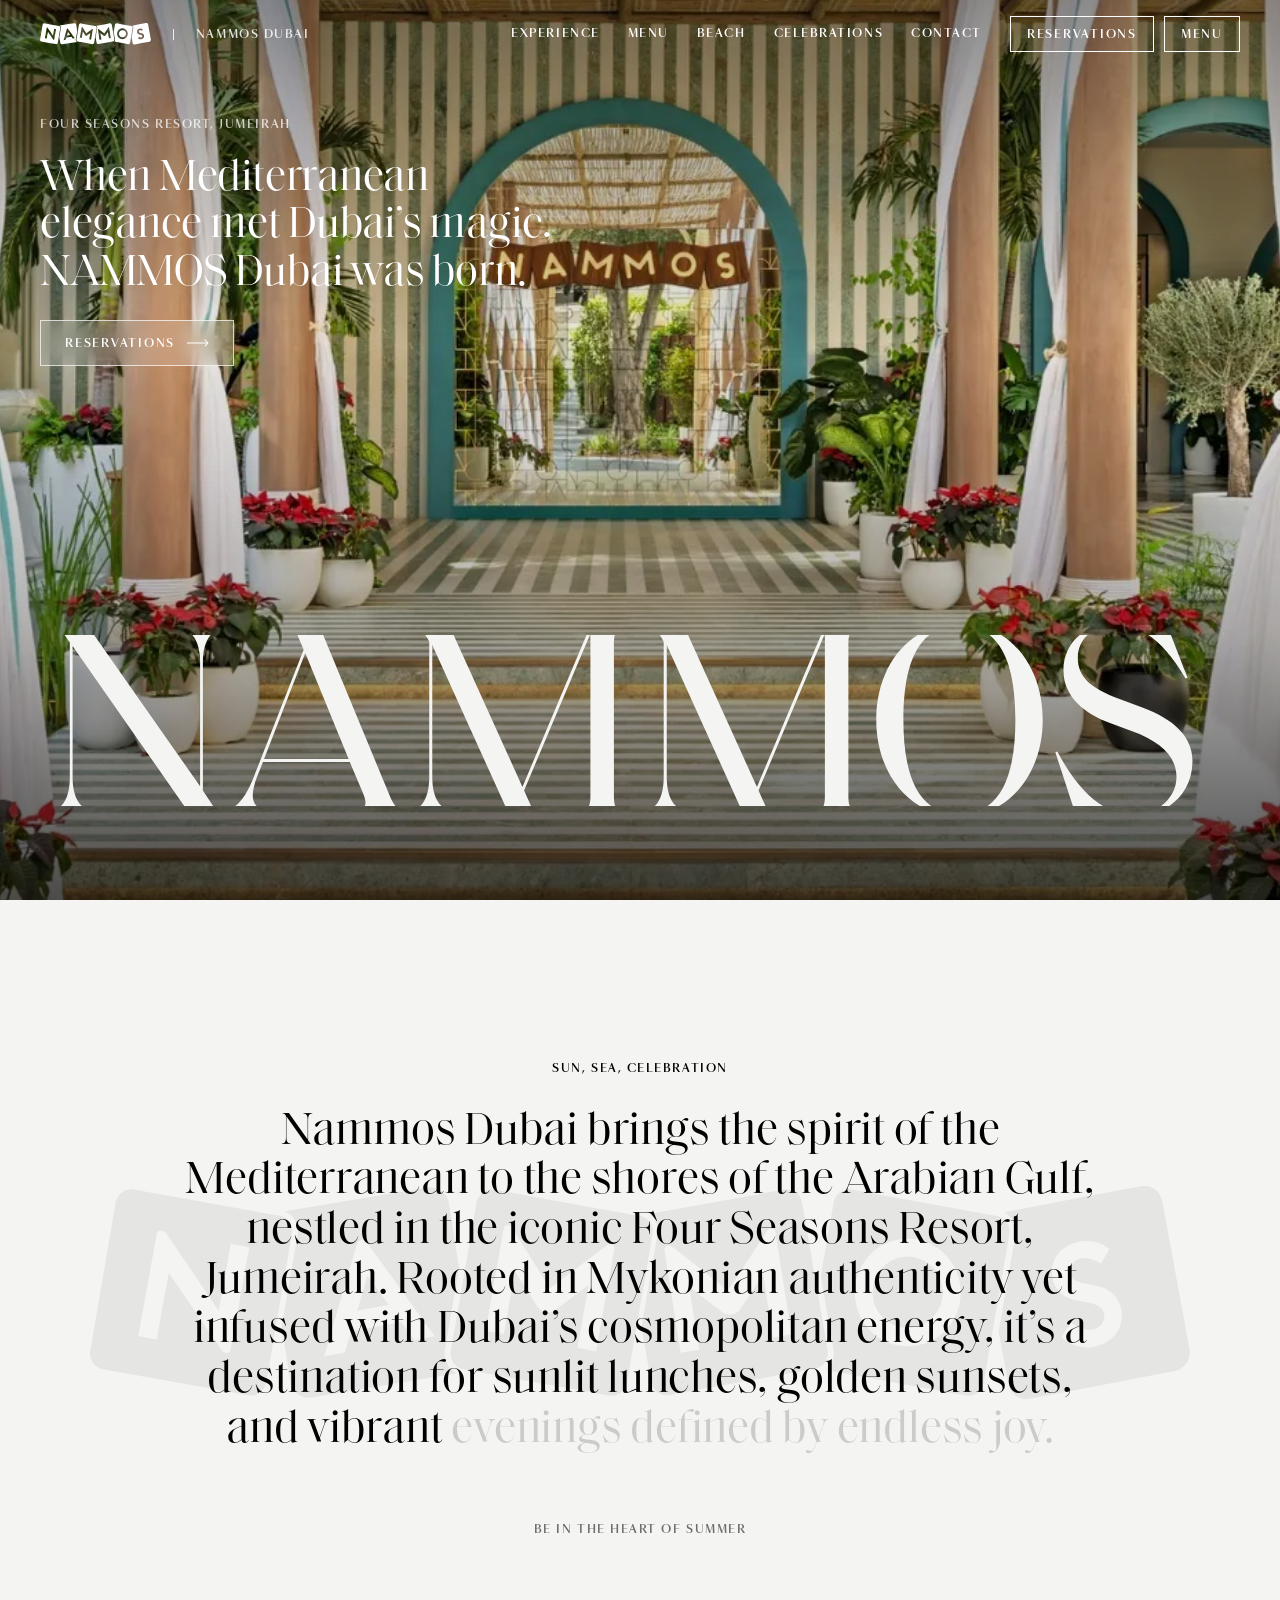
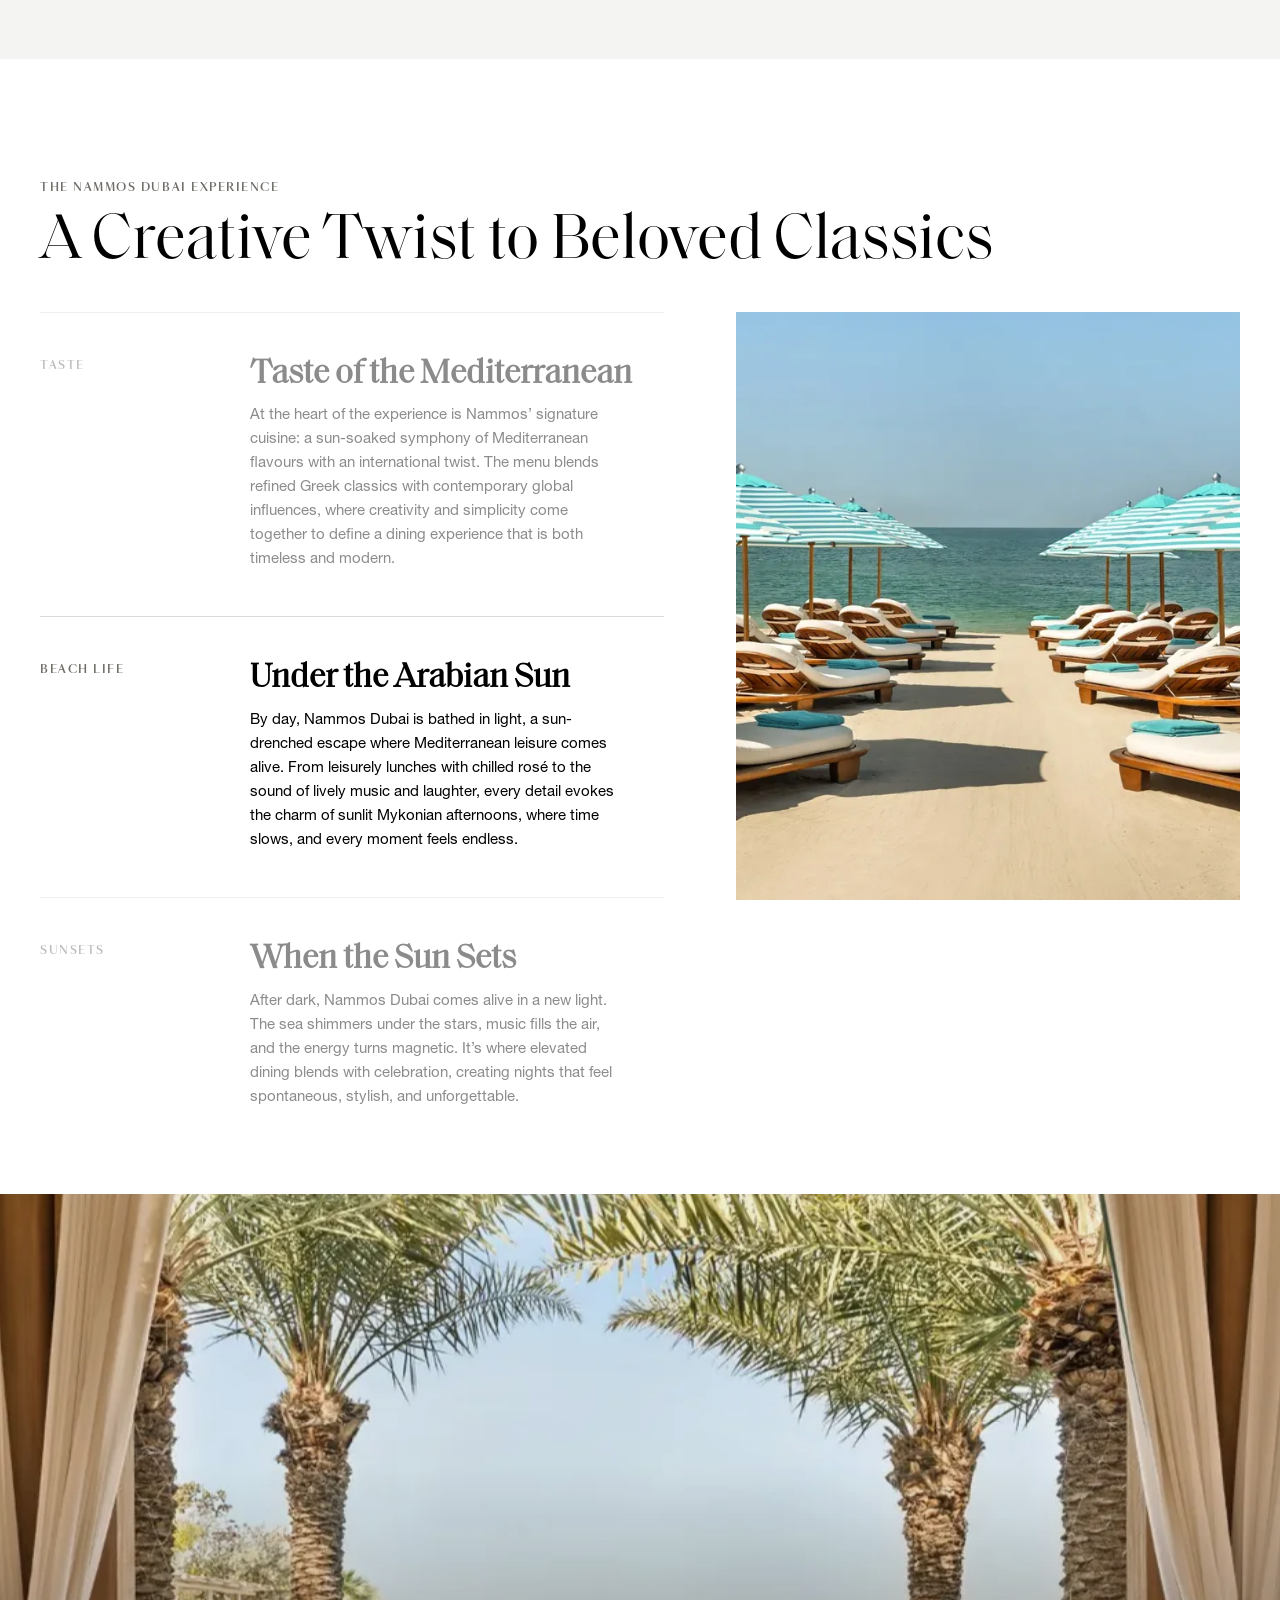
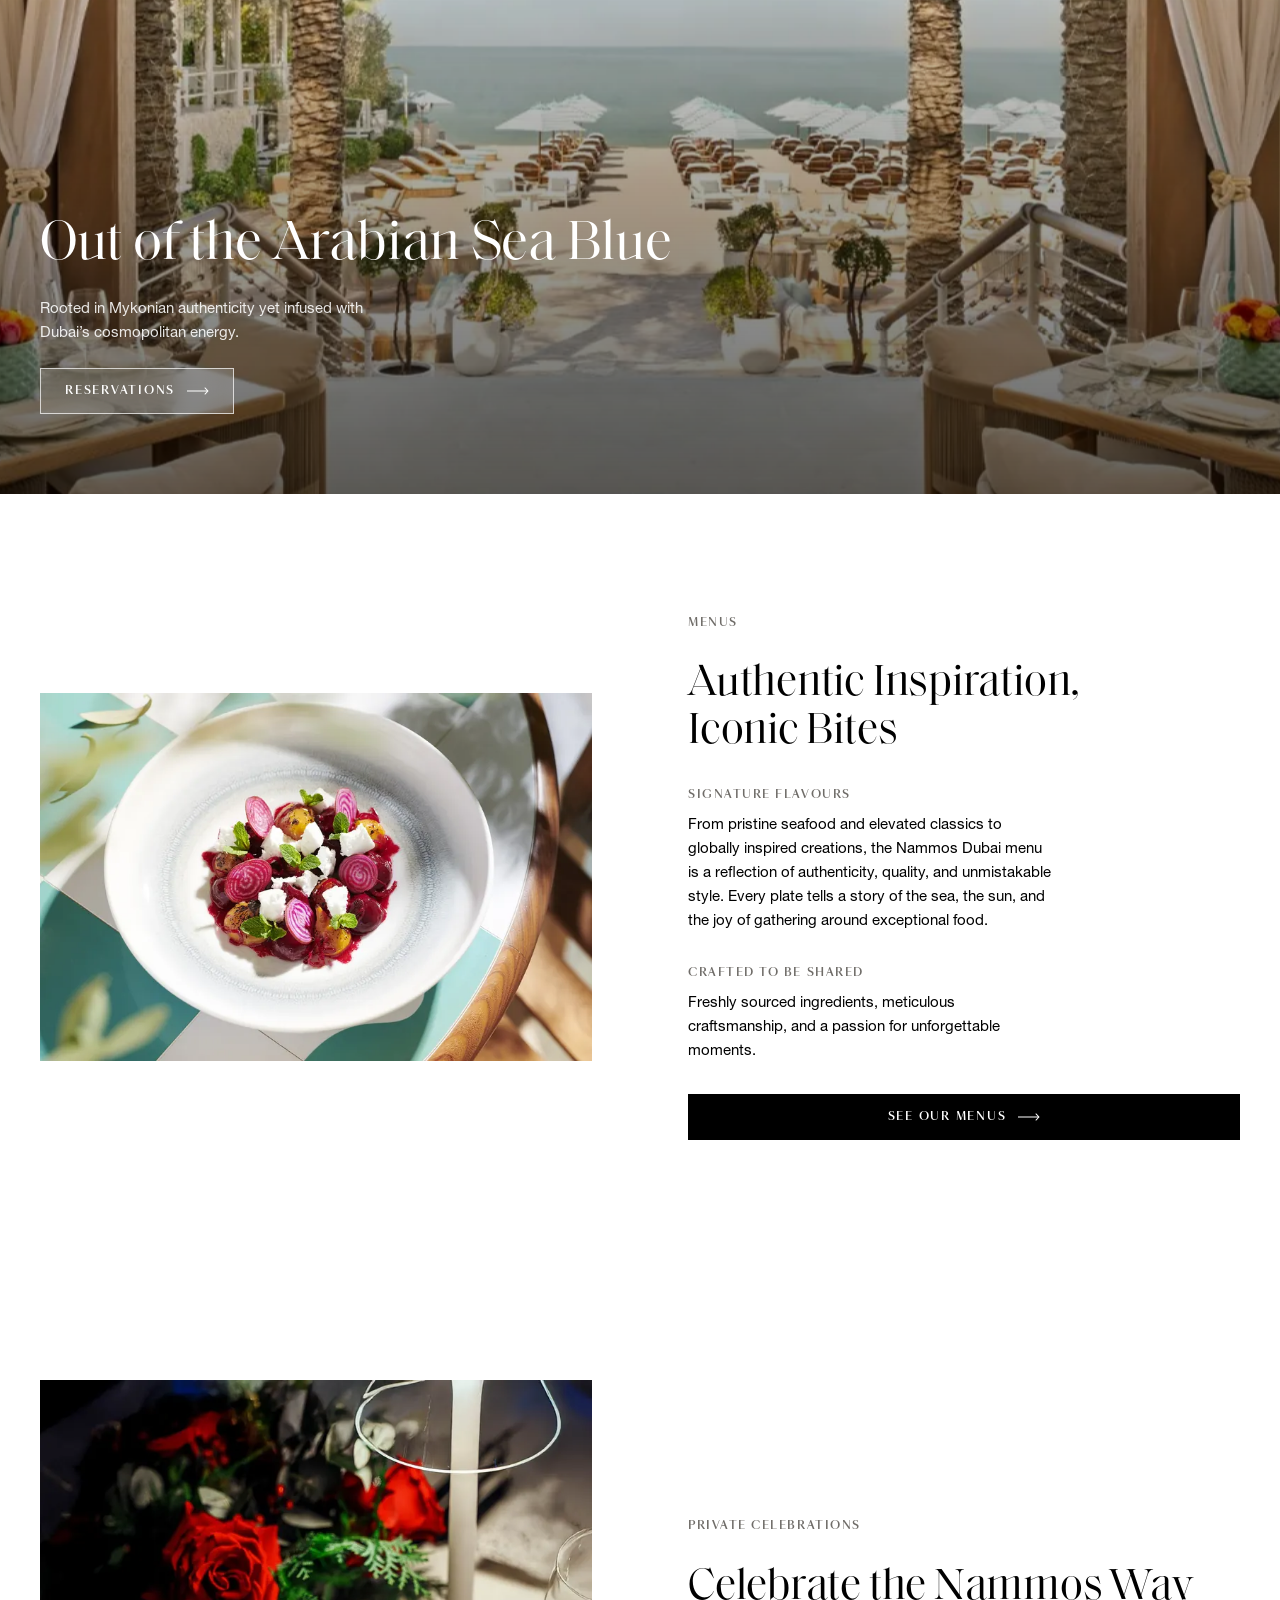
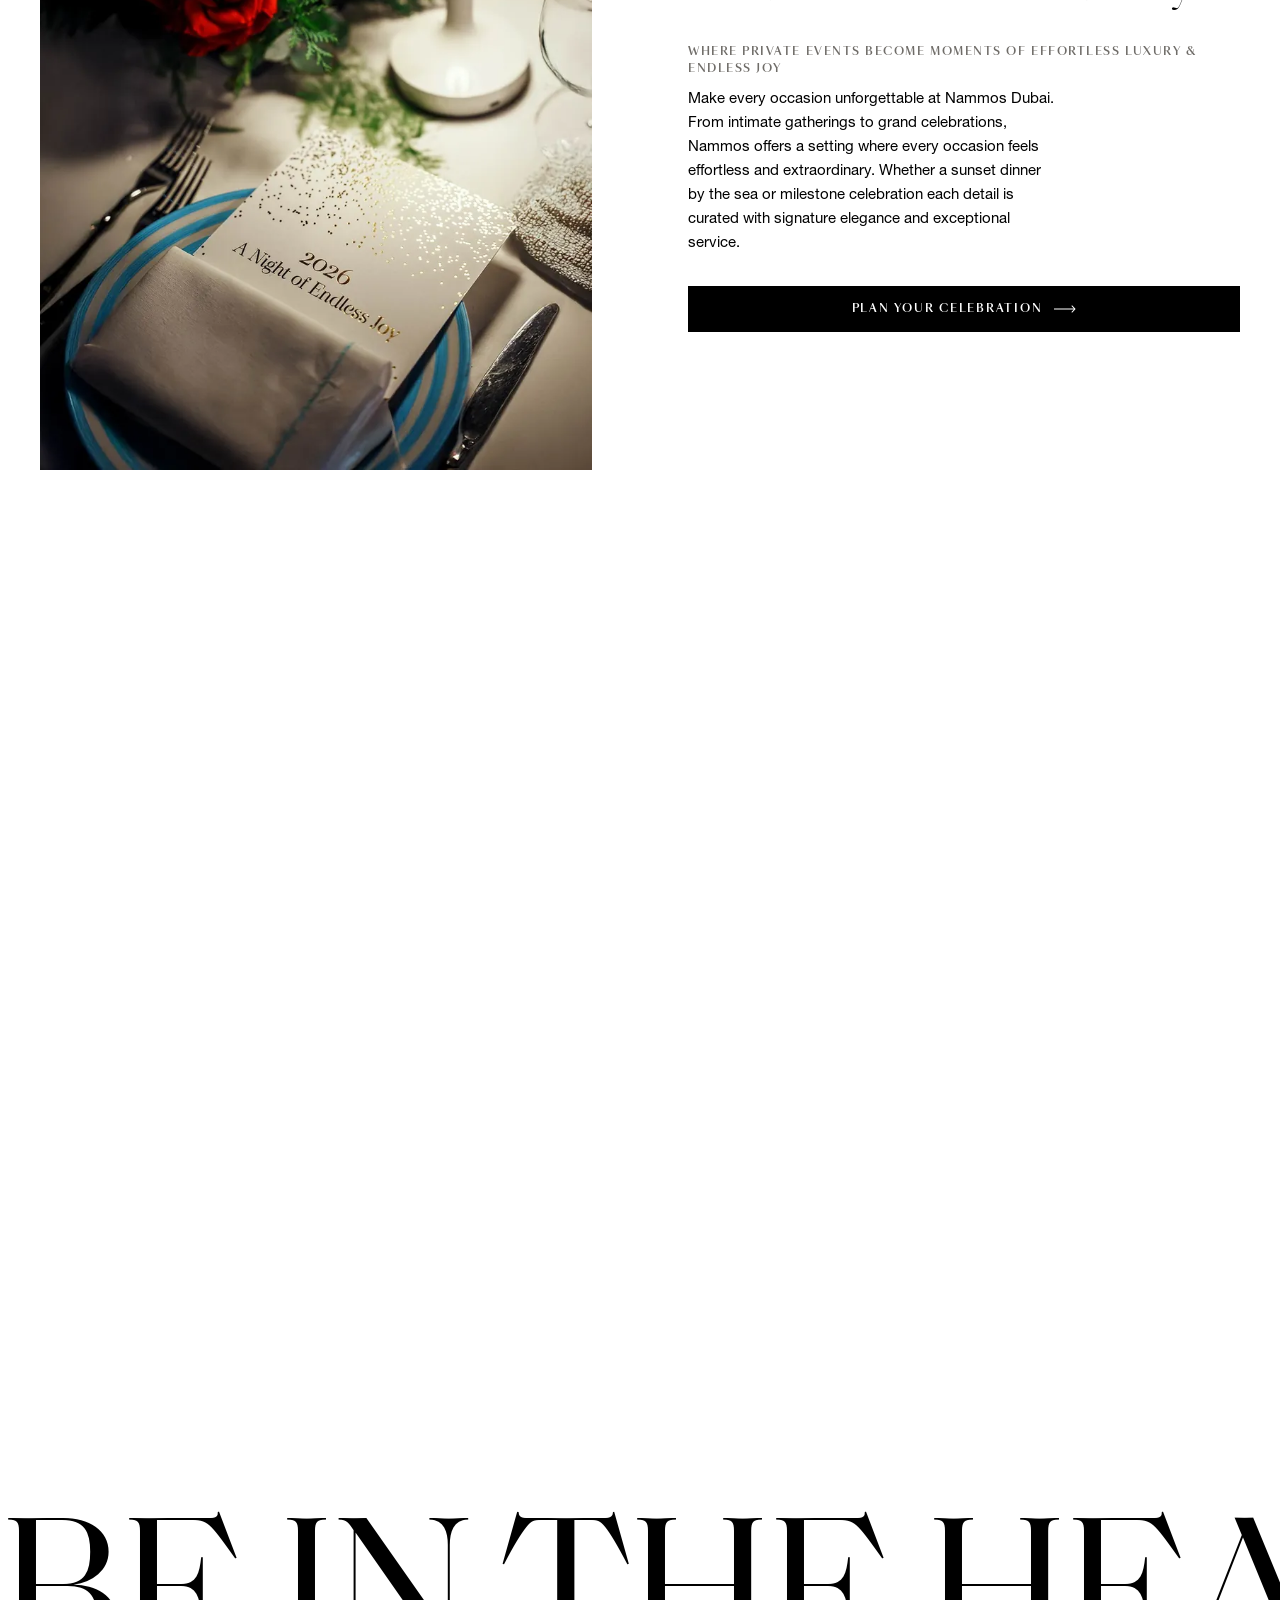
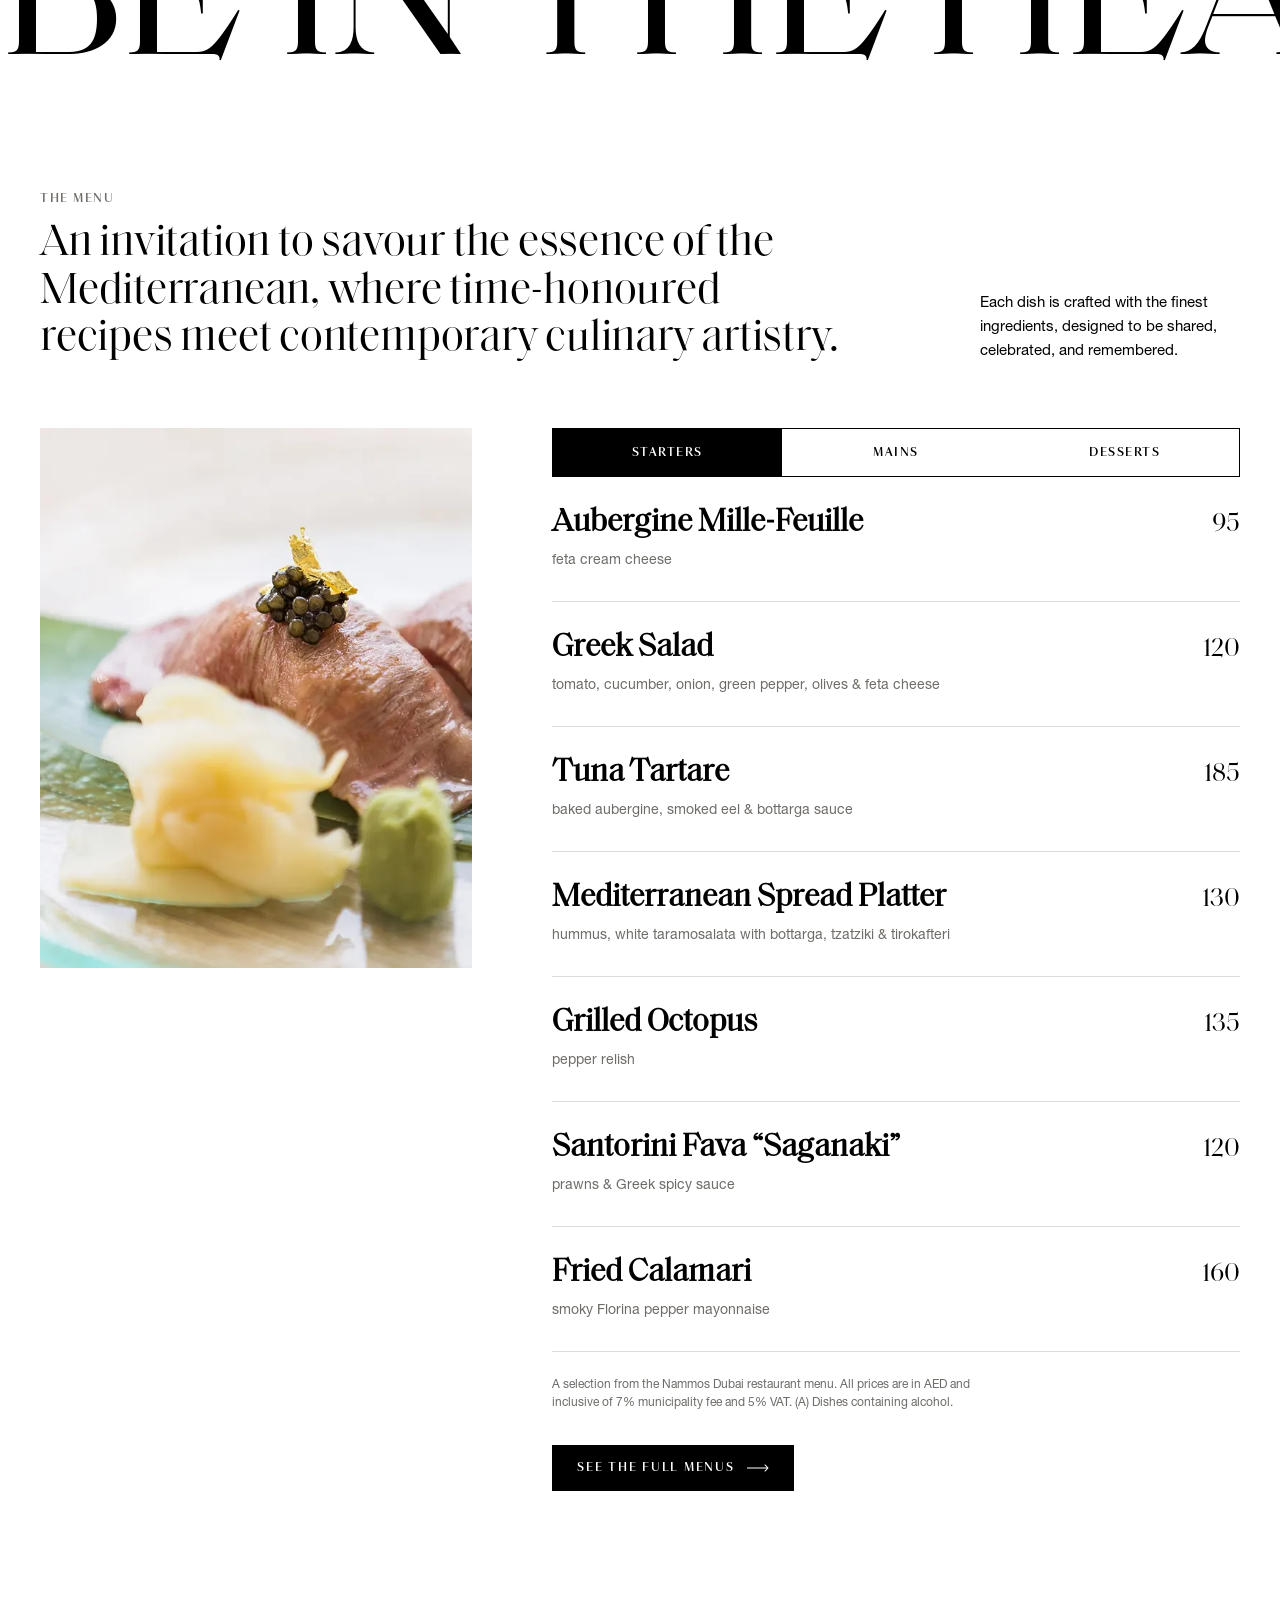
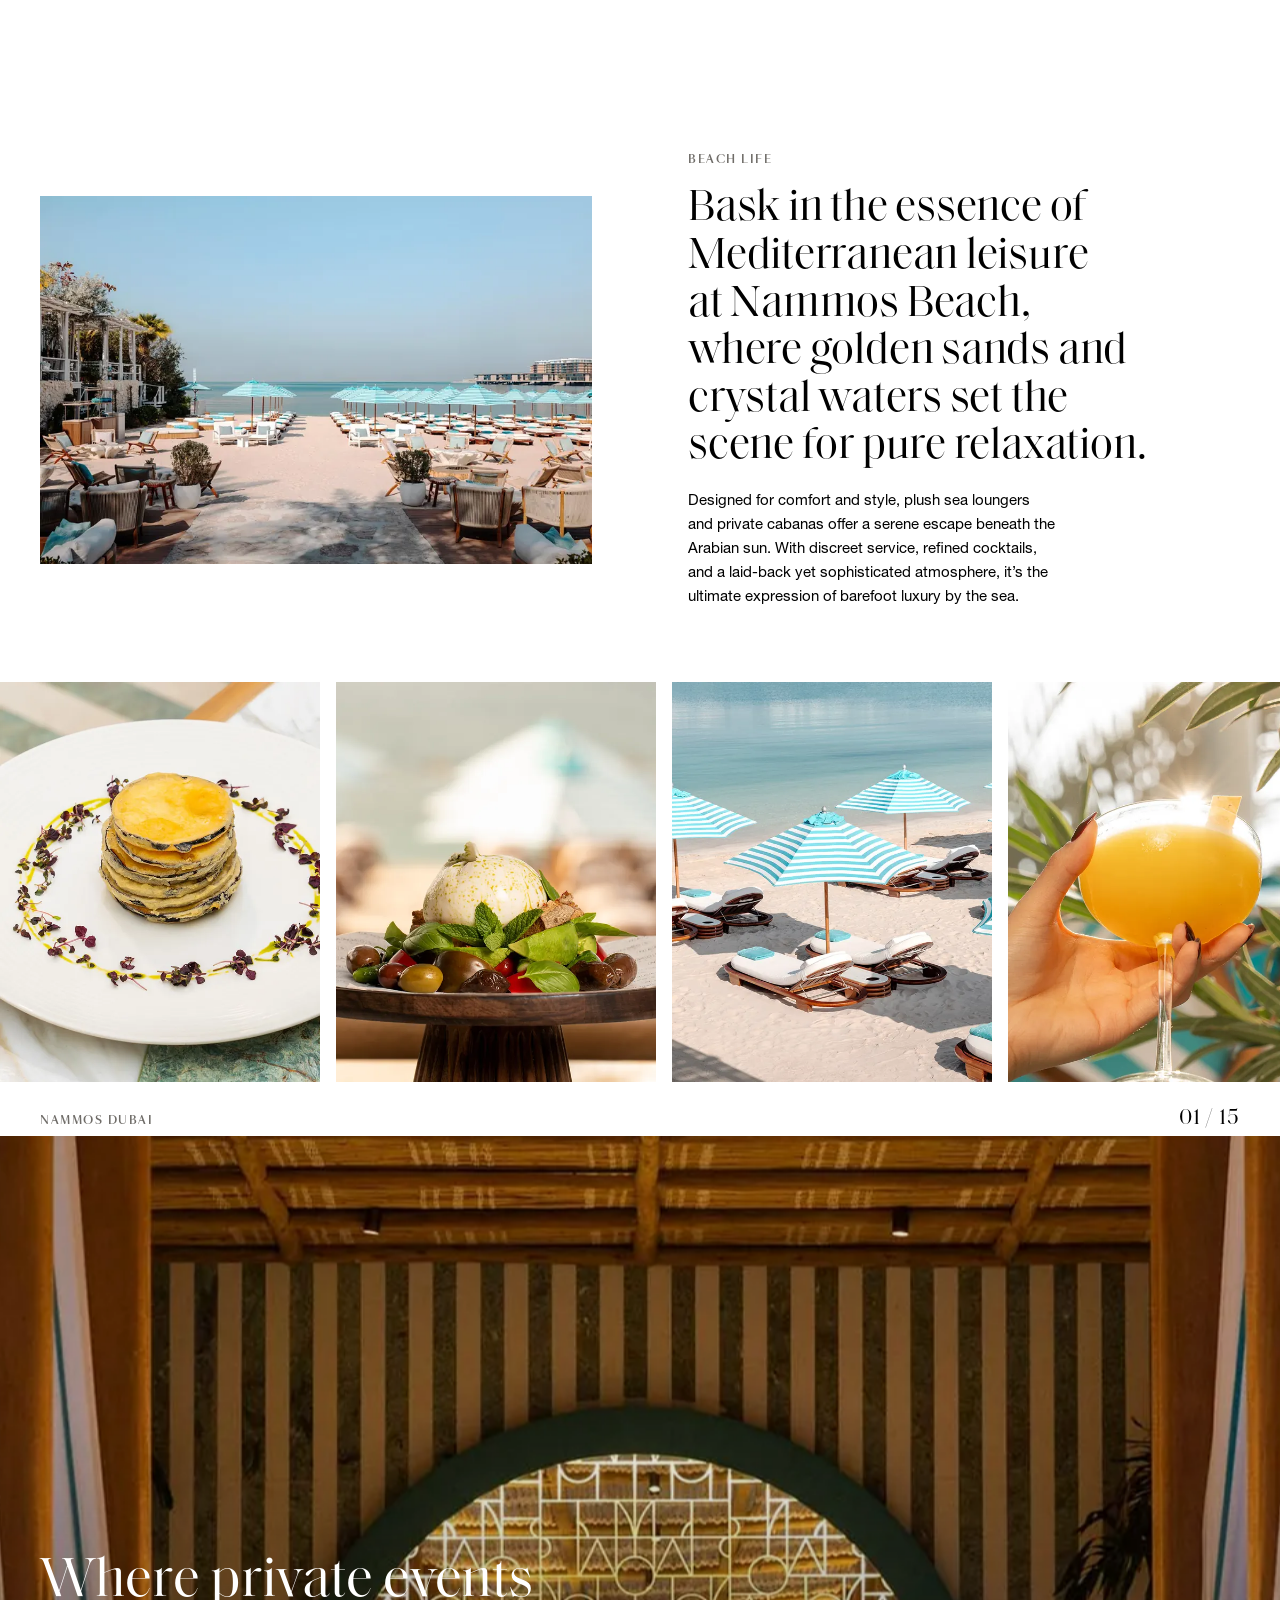
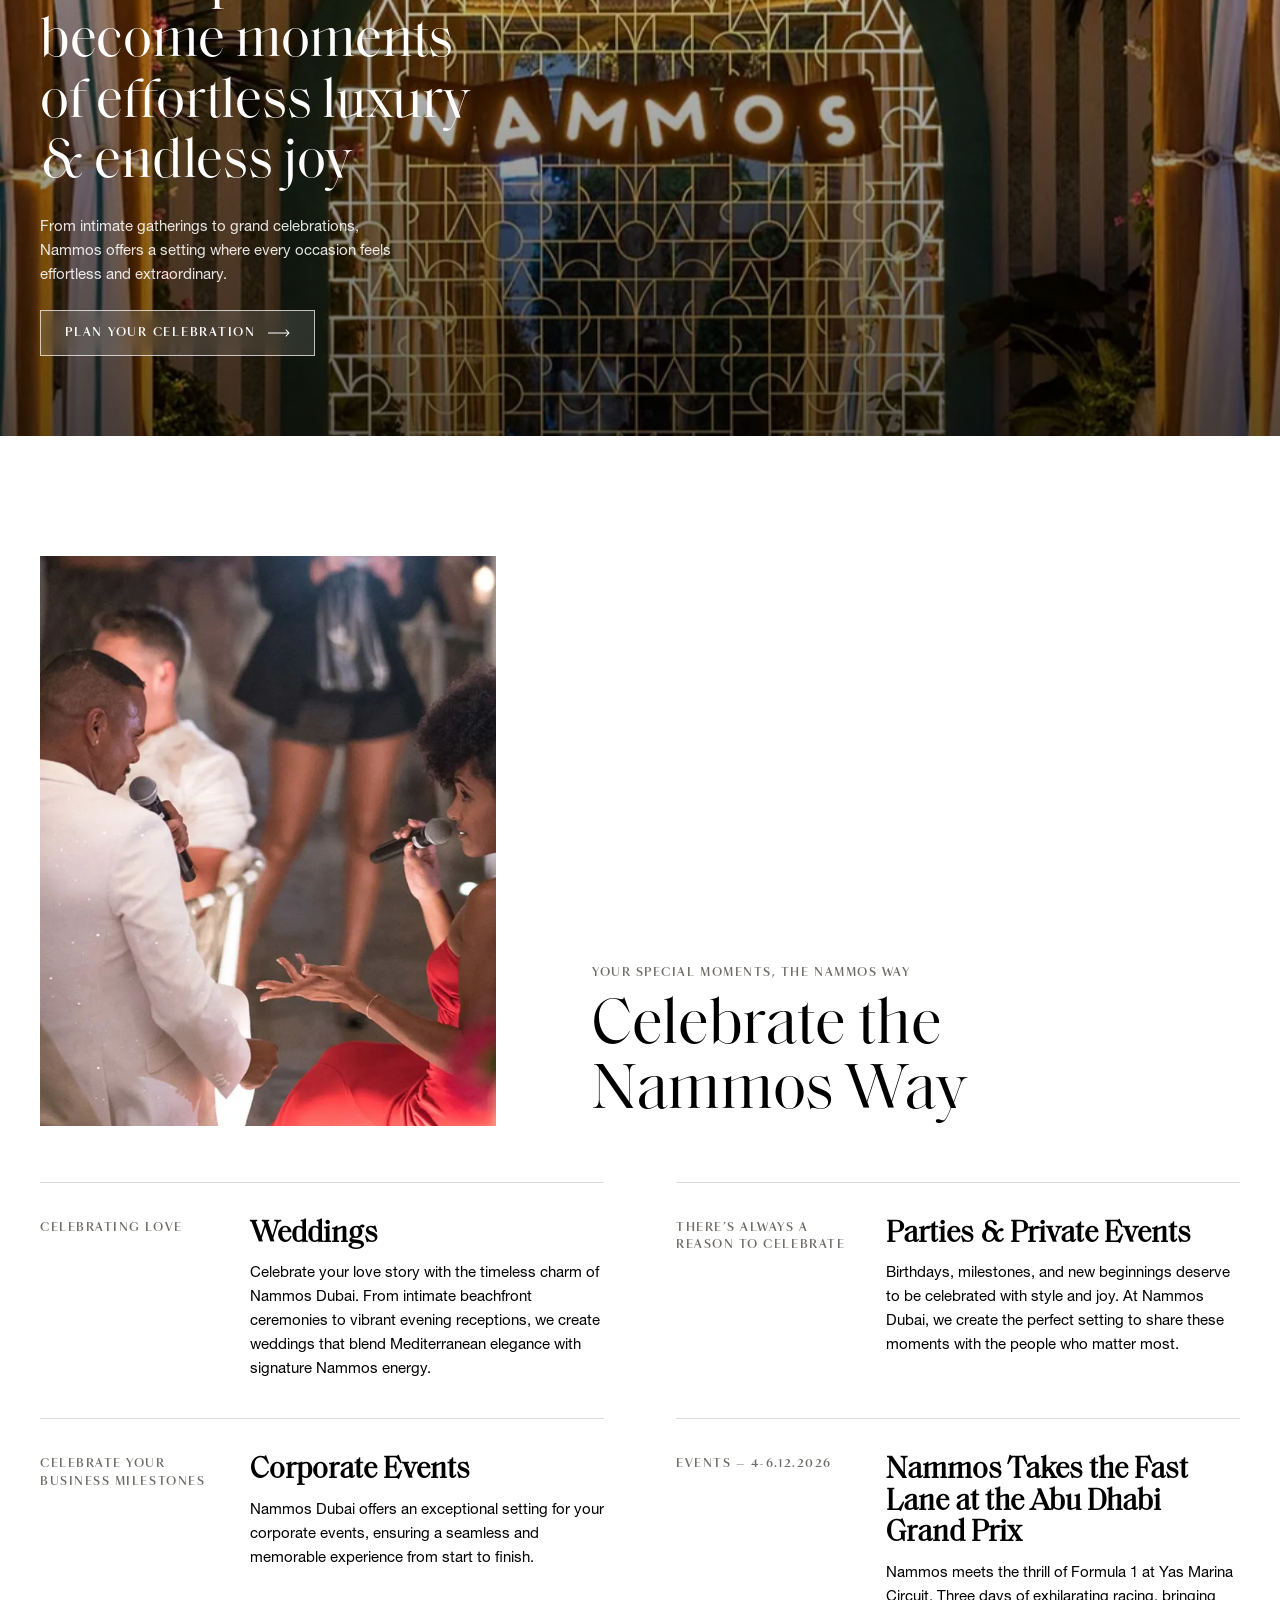
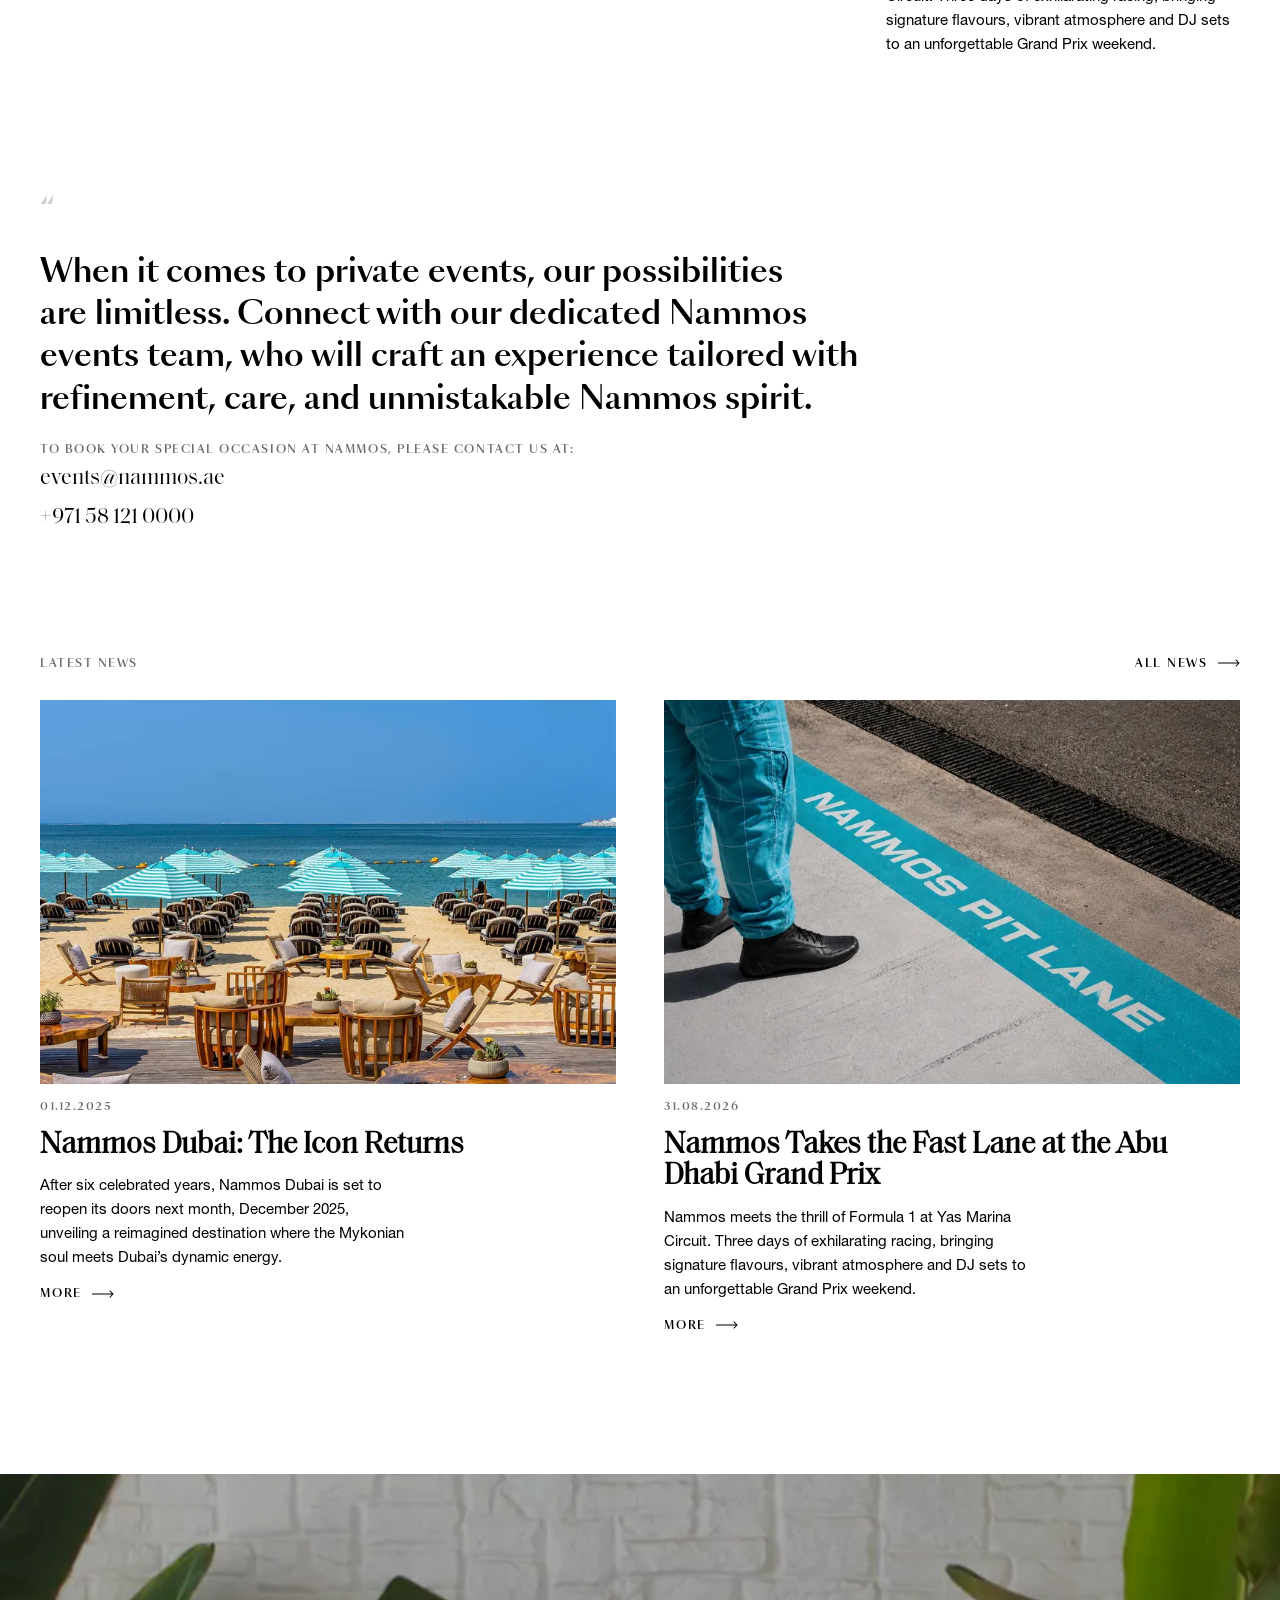
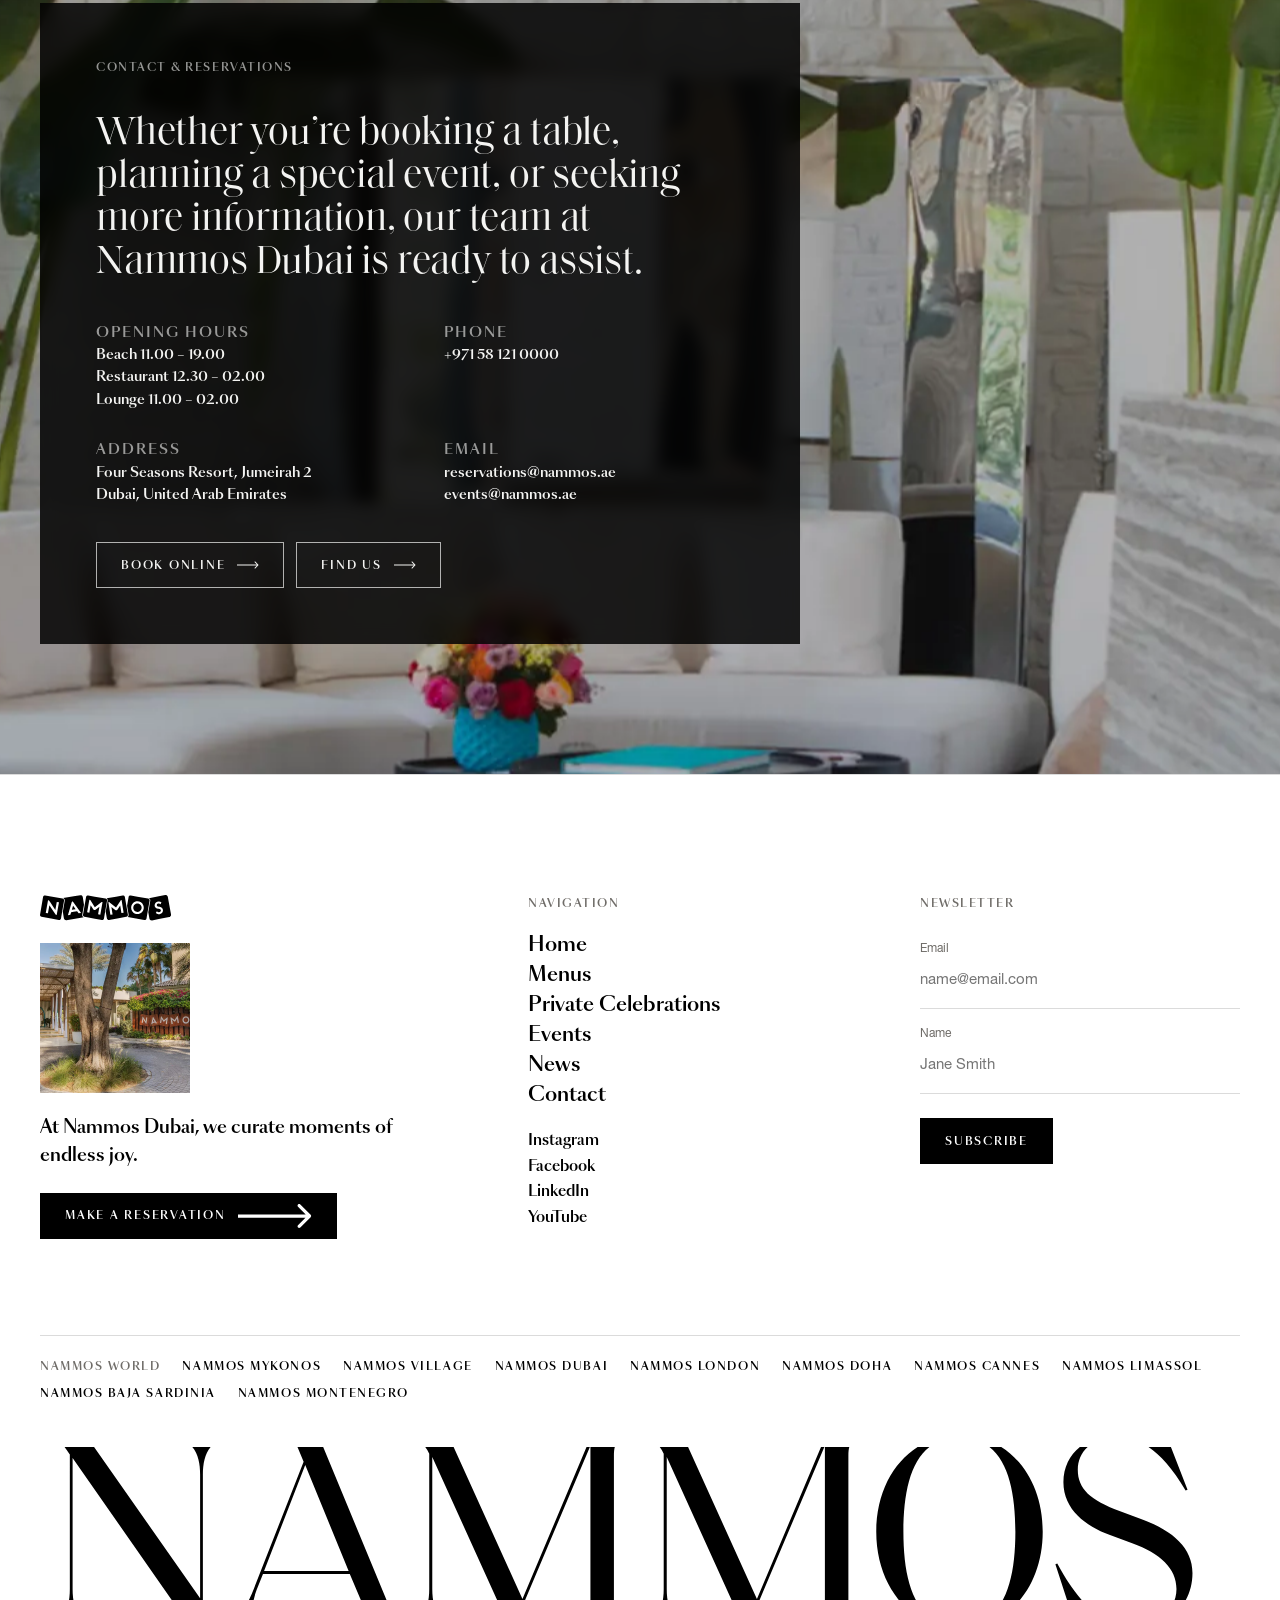
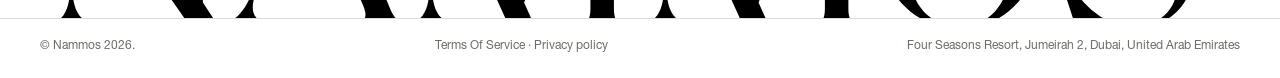
==== commit 0cc463b7: "seo: aperçus de lien (Open Graph absolu en JPG, og:url, twitter:card) et noindex sur la maquette V1 " ====
--- a/index.html
+++ b/index.html
@@ -6,7 +6,12 @@
 <meta name="theme-color" content="#000000">
 <title>NAMMOS Dubai | Nammos</title>
 <meta name="description" content="Nammos Dubai brings the spirit of the Mediterranean to the shores of the Arabian Gulf, nestled in the iconic Four Seasons Resort, Jumeirah.">
-<meta property="og:title" content="NAMMOS Dubai | Nammos"><meta property="og:description" content="Nammos Dubai brings the spirit of the Mediterranean to the shores of the Arabian Gulf, nestled in the iconic Four Seasons Resort, Jumeirah."><meta property="og:image" content="assets/img/og-1200.webp">
+<meta name="robots" content="noindex, nofollow">
+<link rel="canonical" href="https://florent-ui.github.io/nammos-dubai-v1/">
+<meta property="og:type" content="website"><meta property="og:site_name" content="Nammos Dubai"><meta property="og:url" content="https://florent-ui.github.io/nammos-dubai-v1/">
+<meta property="og:title" content="NAMMOS Dubai | Nammos"><meta property="og:description" content="Nammos Dubai brings the spirit of the Mediterranean to the shores of the Arabian Gulf, nestled in the iconic Four Seasons Resort, Jumeirah.">
+<meta property="og:image" content="https://florent-ui.github.io/nammos-dubai-v1/assets/img/og-1200.jpg"><meta property="og:image:secure_url" content="https://florent-ui.github.io/nammos-dubai-v1/assets/img/og-1200.jpg"><meta property="og:image:type" content="image/jpeg"><meta property="og:image:width" content="1200"><meta property="og:image:height" content="630"><meta property="og:image:alt" content="Nammos Dubai, Four Seasons Resort Jumeirah">
+<meta name="twitter:card" content="summary_large_image"><meta name="twitter:title" content="NAMMOS Dubai | Nammos"><meta name="twitter:description" content="Nammos Dubai brings the spirit of the Mediterranean to the shores of the Arabian Gulf, nestled in the iconic Four Seasons Resort, Jumeirah."><meta name="twitter:image" content="https://florent-ui.github.io/nammos-dubai-v1/assets/img/og-1200.jpg">
 <link rel="icon" href="assets/img/favicon-32x32.png" sizes="32x32">
 <link rel="preload" href="assets/fonts/SaolDisplay-Regular.woff2" as="font" type="font/woff2" crossorigin>
 <link rel="preload" href="assets/fonts/SangBleuOGSans-Medium.woff2" as="font" type="font/woff2" crossorigin>
